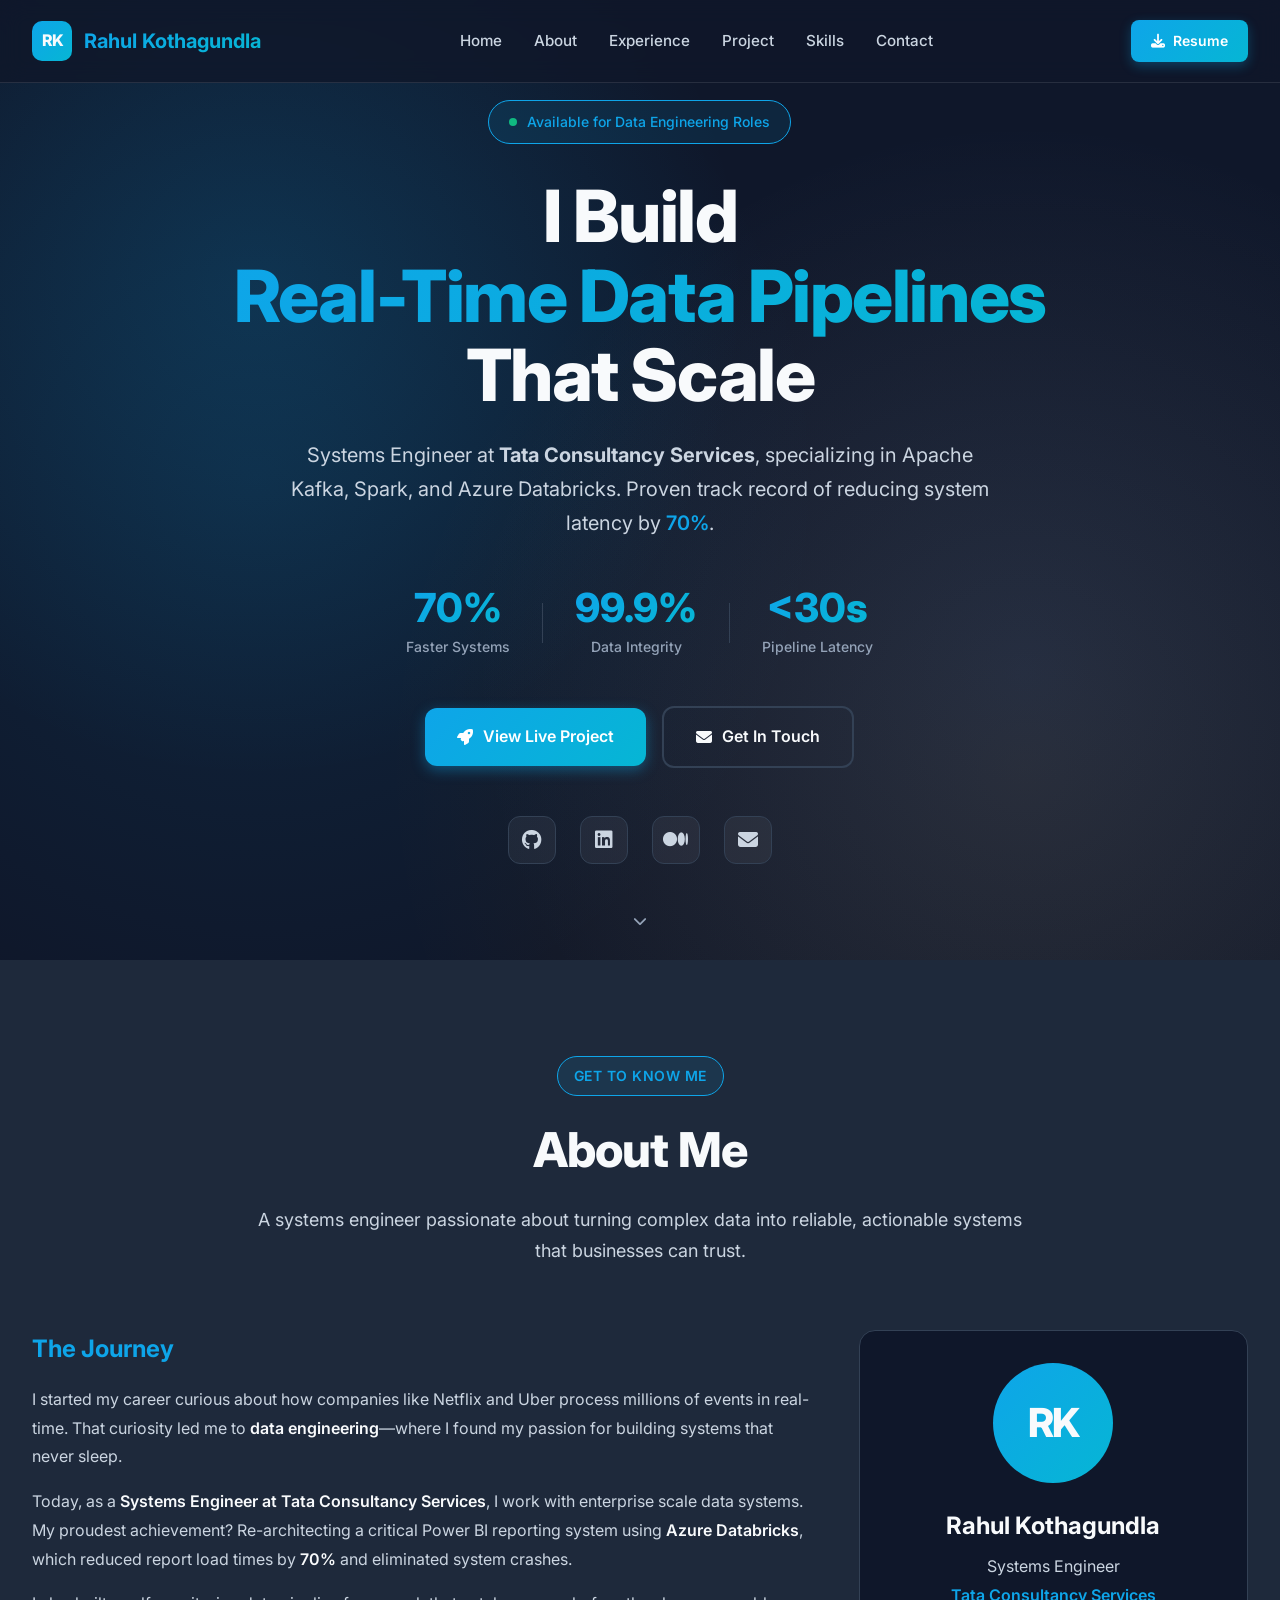
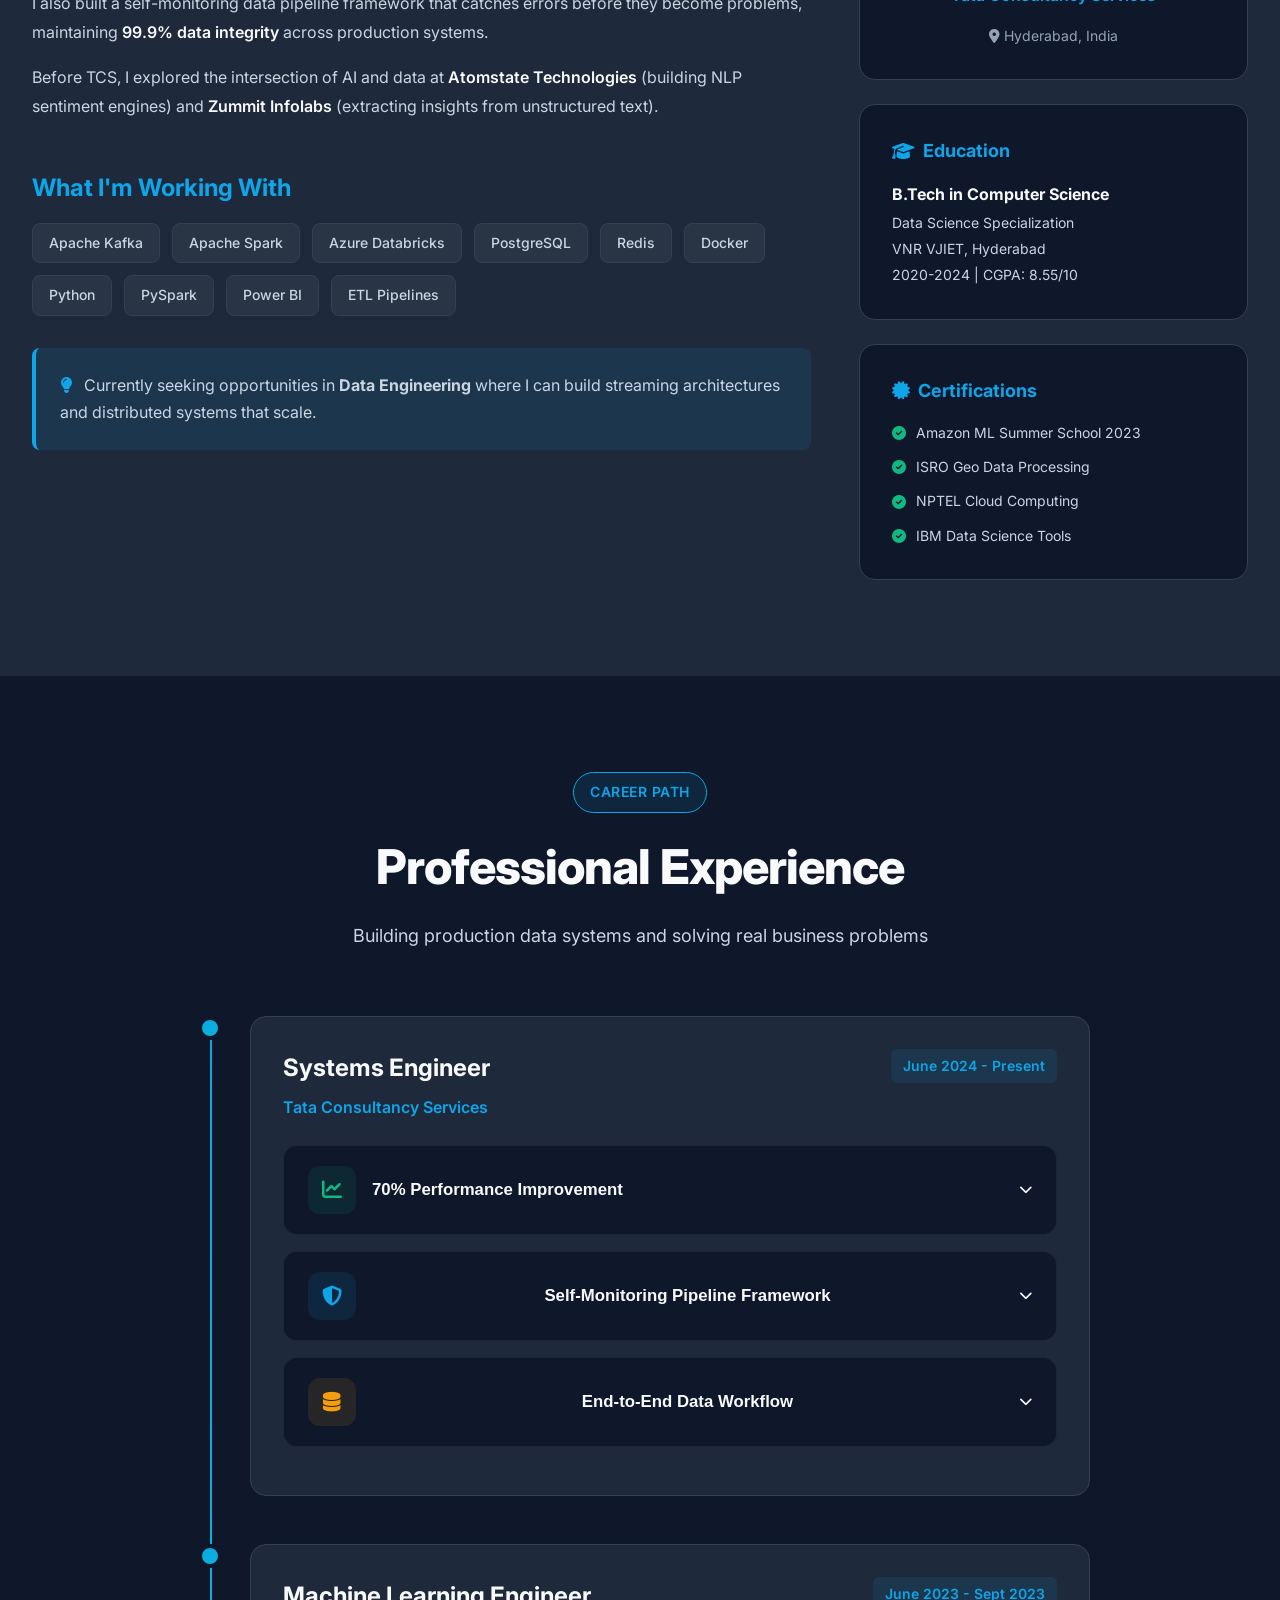
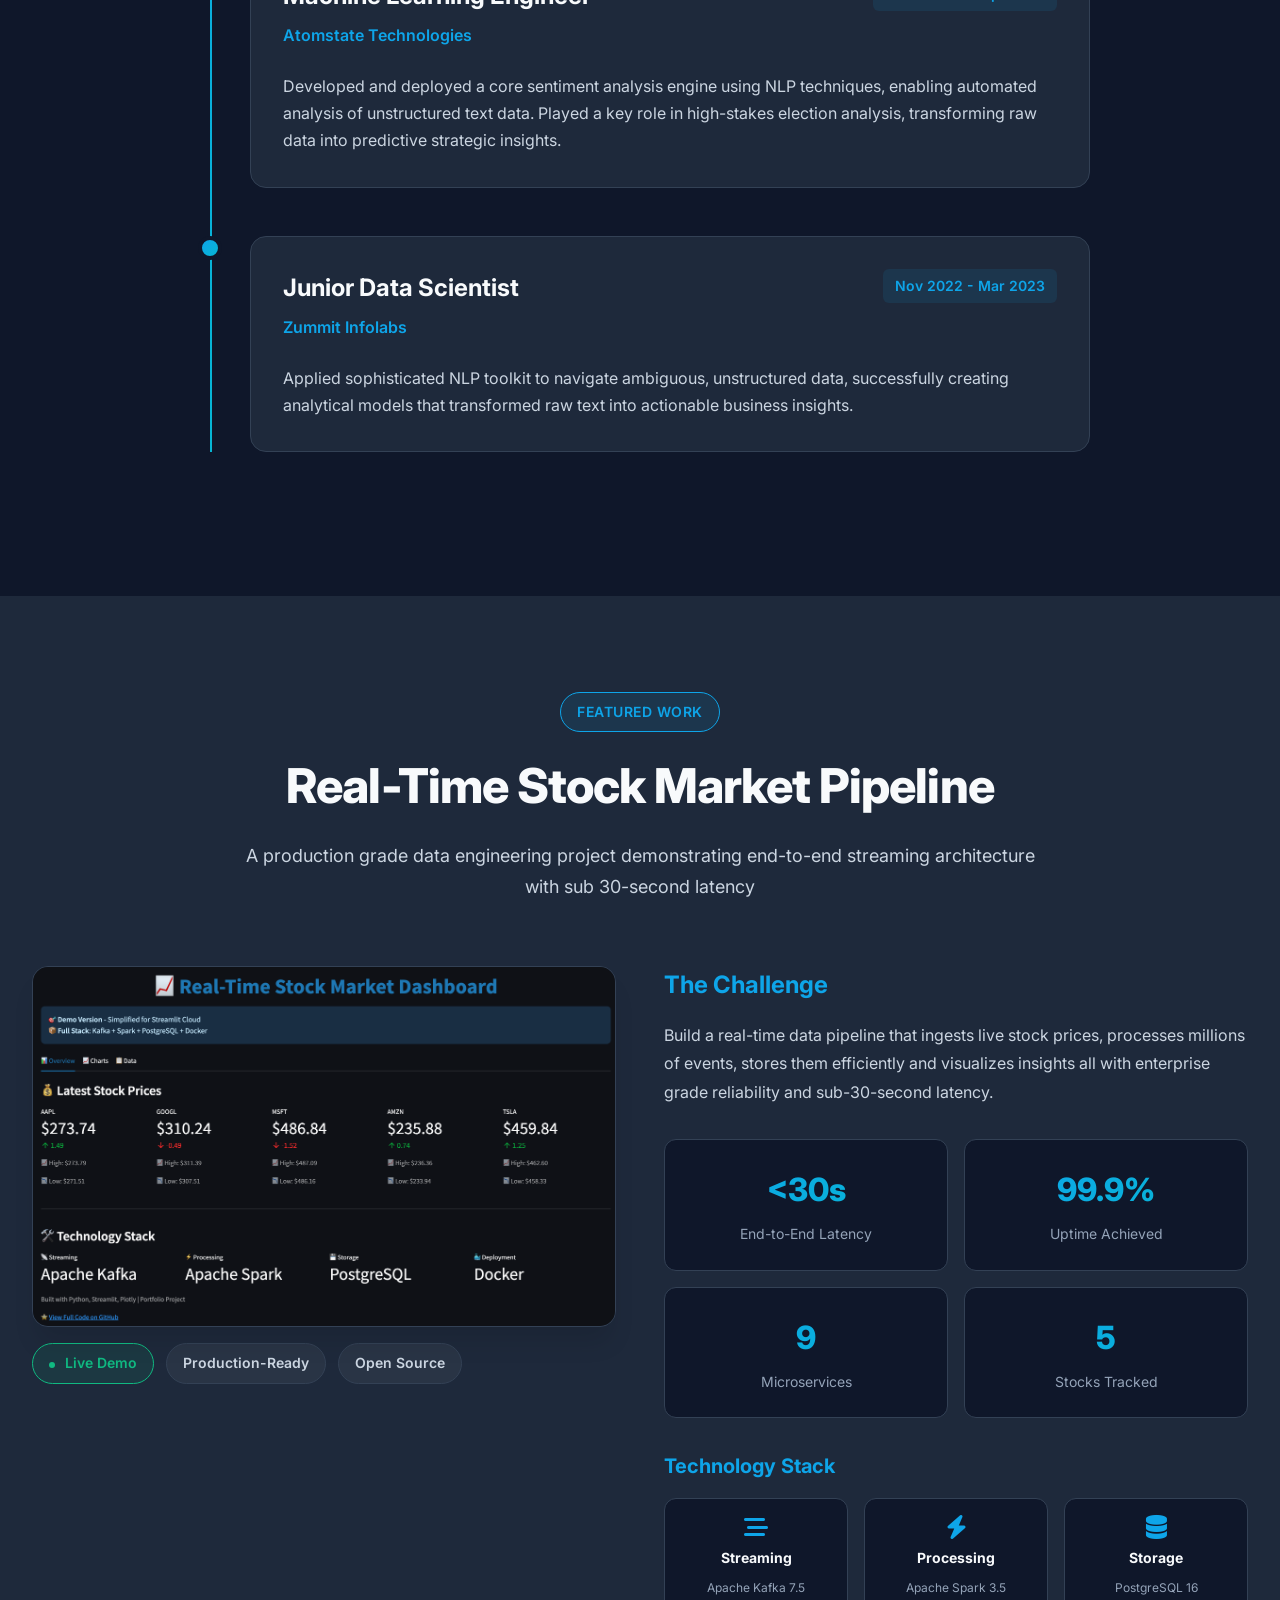
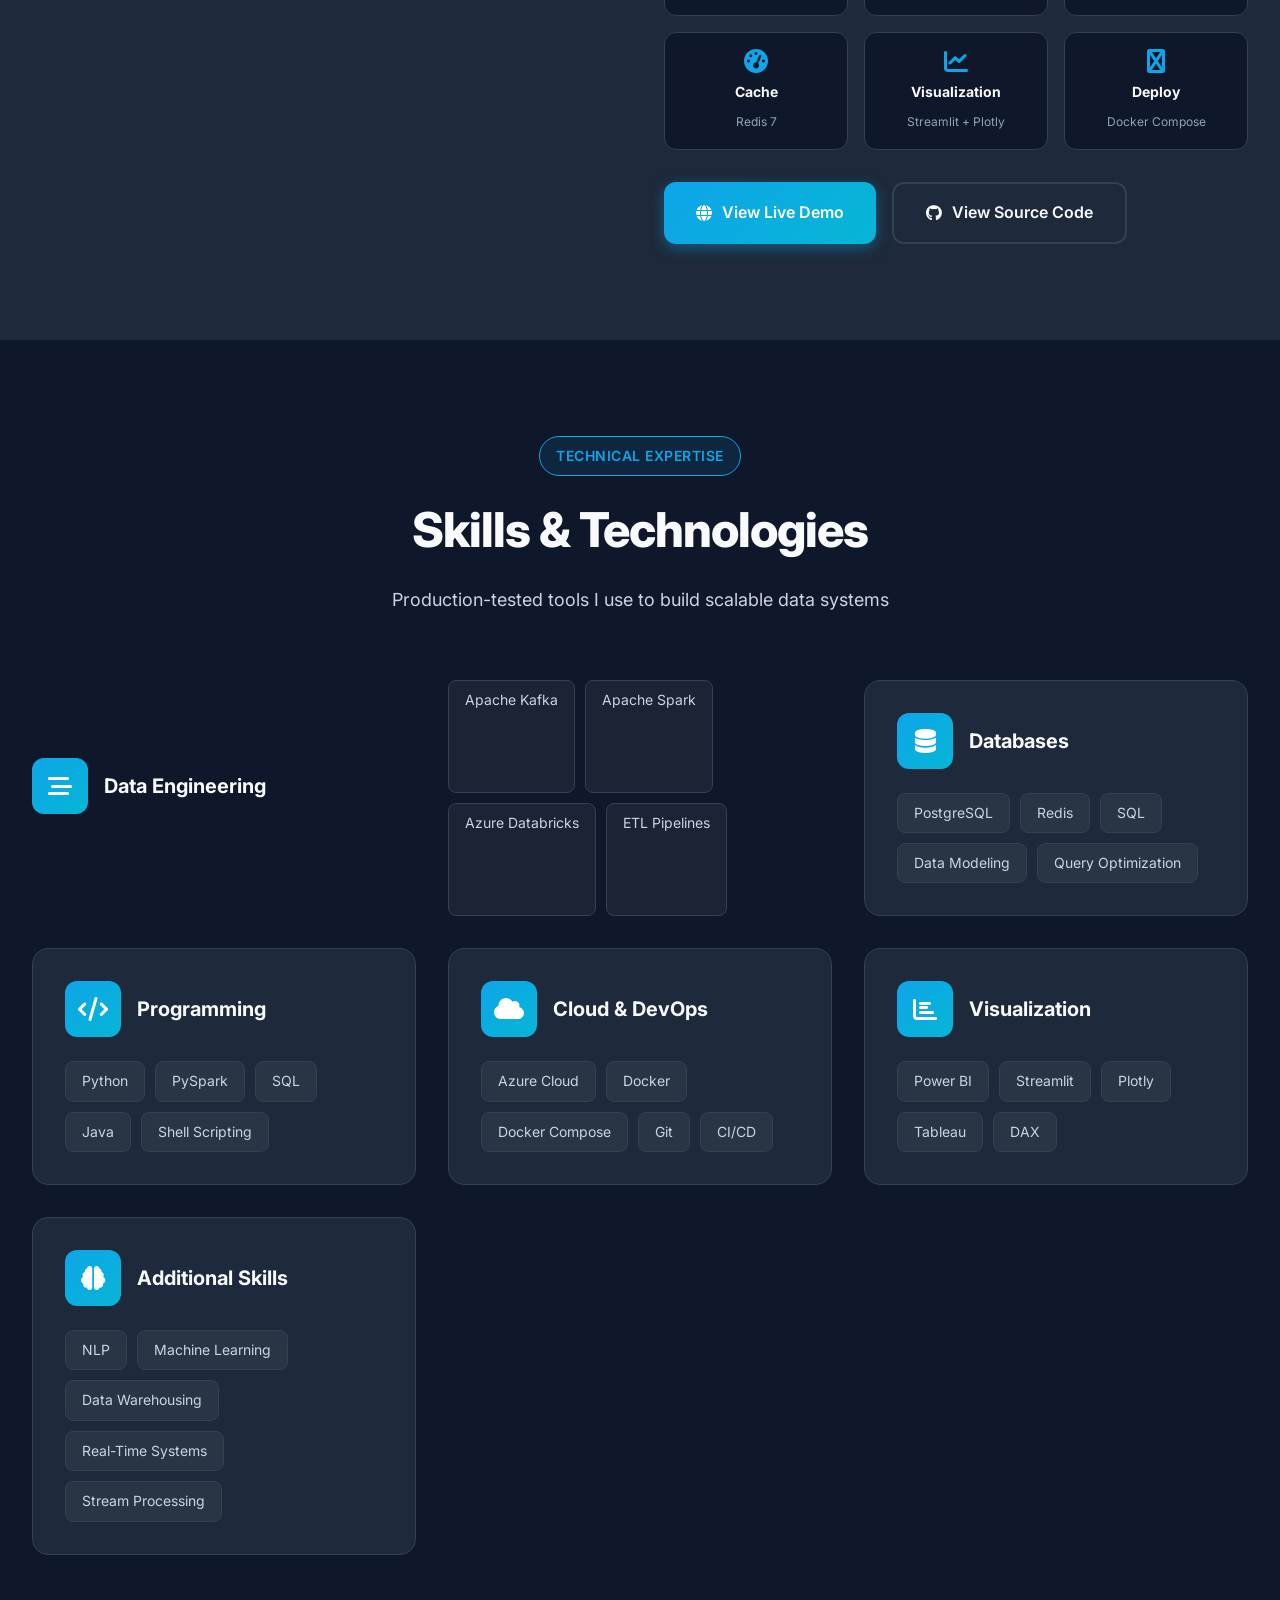
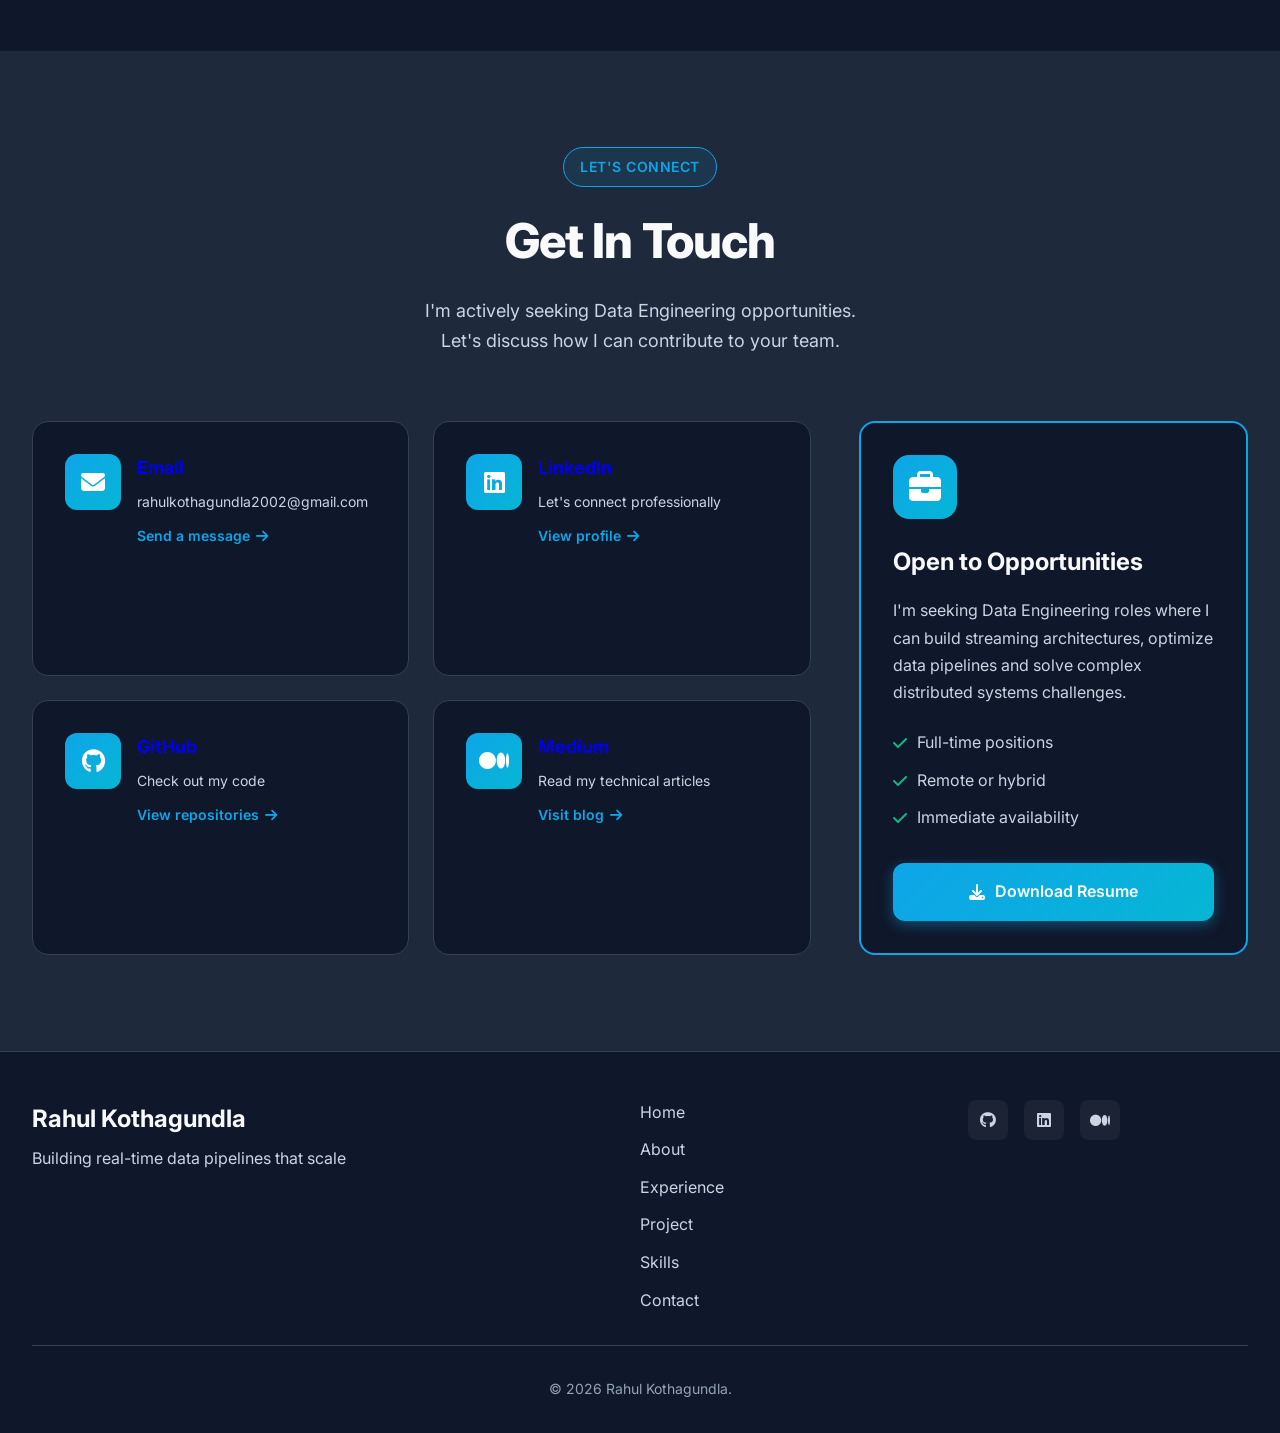
==== index.html @ 59646aa9 "Portfolio improvements" ====
<!DOCTYPE html>
<html lang="en">
<head>
    <meta charset="UTF-8">
    <meta name="viewport" content="width=device-width, initial-scale=1.0">
    
    <!-- SEO Meta Tags -->
    <meta name="description" content="Rahul Kothagundla - Data Engineer specializing in real-time data pipelines with Apache Kafka, Spark, and Azure Databricks. Building production systems at TCS.">
    <meta name="keywords" content="Data Engineer, Apache Kafka, Apache Spark, Azure Databricks, Real-time Data Pipelines, Stream Processing, ETL, Python, PostgreSQL, Cloud Data Engineering, Distributed Systems, Data Architecture">
    <meta name="author" content="Rahul Kothagundla">
    
    <!-- Open Graph -->
    <meta property="og:title" content="Rahul Kothagundla | Data Engineer">
    <meta property="og:description" content="Building real-time data pipelines with Kafka, Spark and Azure Databricks">
    <meta property="og:type" content="website">
    
    <title>Rahul Kothagundla | Data Engineer - Real-Time Data Pipelines</title>
    
    <link rel="stylesheet" href="assets/css/style.css">
    <link rel="preconnect" href="https://fonts.googleapis.com">
    <link rel="preconnect" href="https://fonts.gstatic.com" crossorigin>
    <link href="https://fonts.googleapis.com/css2?family=Inter:wght@300;400;500;600;700;800&display=swap" rel="stylesheet">
    <link rel="stylesheet" href="https://cdnjs.cloudflare.com/ajax/libs/font-awesome/6.4.0/css/all.min.css">
</head>
<body>
    
    <!-- Navigation -->
    <nav class="nav" id="navbar">
        <div class="container">
            <div class="nav-content">
                <a href="#home" class="nav-brand">
                    <span class="brand-initial">RK</span>
                    <span class="brand-text">Rahul Kothagundla</span>
                </a>
                
                <ul class="nav-menu">
                    <li><a href="#home" class="nav-link">Home</a></li>
                    <li><a href="#about" class="nav-link">About</a></li>
                    <li><a href="#experience" class="nav-link">Experience</a></li>
                    <li><a href="#project" class="nav-link">Project</a></li>
                    <li><a href="#skills" class="nav-link">Skills</a></li>
                    <li><a href="#contact" class="nav-link">Contact</a></li>
                </ul>
                
                <a href="assets/RahulResume.pdf" class="nav-cta" download>
                    <i class="fas fa-download"></i> Resume
                </a>
            </div>
        </div>
    </nav>

    <!-- Hero Section -->
    <section id="home" class="hero">
        <div class="hero-bg-glow"></div>
        <div class="container">
            <div class="hero-content">
                
                <div class="hero-badge">
                    <span class="status-dot"></span>
                    Available for Data Engineering Roles
                </div>
                
                <h1 class="hero-title">
                    I Build<br/>
                    <span class="gradient-text">Real-Time Data Pipelines</span><br/>
                    That Scale
                </h1>
                
                <p class="hero-subtitle">
                    Systems Engineer at <strong>Tata Consultancy Services</strong>, specializing in 
                    Apache Kafka, Spark, and Azure Databricks. Proven track record of reducing 
                    system latency by <strong class="highlight-text">70%</strong>.
                </p>
                
                <div class="hero-stats">
                    <div class="stat-item">
                        <div class="stat-value">70%</div>
                        <div class="stat-label">Faster Systems</div>
                    </div>
                    <div class="stat-divider"></div>
                    <div class="stat-item">
                        <div class="stat-value">99.9%</div>
                        <div class="stat-label">Data Integrity</div>
                    </div>
                    <div class="stat-divider"></div>
                    <div class="stat-item">
                        <div class="stat-value">&lt;30s</div>
                        <div class="stat-label">Pipeline Latency</div>
                    </div>
                </div>
                
                <div class="hero-actions">
                    <a href="#project" class="btn btn-primary">
                        <i class="fas fa-rocket"></i>
                        View Live Project
                    </a>
                    <a href="#contact" class="btn btn-secondary">
                        <i class="fas fa-envelope"></i>
                        Get In Touch
                    </a>
                </div>
                
                <div class="hero-social">
                    <a href="https://github.com/RahulSunny1209" target="_blank" class="social-link" aria-label="GitHub">
                        <i class="fab fa-github"></i>
                    </a>
                    <a href="https://www.linkedin.com/in/kothagundlarahul/" target="_blank" class="social-link" aria-label="LinkedIn">
                        <i class="fab fa-linkedin"></i>
                    </a>
                    <a href="https://medium.com/@kothagundlarahul" target="_blank" class="social-link" aria-label="Medium">
                        <i class="fab fa-medium"></i>
                    </a>
                    <a href="mailto:rahulkothagundla2002@gmail.com" class="social-link" aria-label="Email">
                        <i class="fas fa-envelope"></i>
                    </a>
                </div>
                
            </div>
        </div>
        
        <div class="hero-scroll">
            <a href="#about" class="scroll-indicator">
                <i class="fas fa-chevron-down"></i>
            </a>
        </div>
    </section>

    <!-- About Section -->
    <section id="about" class="about">
        <div class="container">
            
            <div class="section-header">
                <span class="section-badge">Get to know me</span>
                <h2 class="section-title">About Me</h2>
                <p class="section-subtitle">
                    A systems engineer passionate about turning complex data into reliable, 
                    actionable systems that businesses can trust.
                </p>
            </div>
            
            <div class="about-grid">
                
                <div class="about-content">
                    <div class="about-text">
                        <h3>The Journey</h3>
                        <p>
                            I started my career curious about how companies like Netflix and Uber 
                            process millions of events in real-time. That curiosity led me to 
                            <strong>data engineering</strong>—where I found my passion for building 
                            systems that never sleep.
                        </p>
                        <p>
                            Today, as a <strong>Systems Engineer at Tata Consultancy Services</strong>, 
                            I work with enterprise scale data systems. My proudest achievement? 
                            Re-architecting a critical Power BI reporting system using 
                            <strong>Azure Databricks</strong>, which reduced report load times by 
                            <strong>70%</strong> and eliminated system crashes.
                        </p>
                        <p>
                            I also built a self-monitoring data pipeline framework that catches errors 
                            before they become problems, maintaining <strong>99.9% data integrity</strong> 
                            across production systems.
                        </p>
                        <p>
                            Before TCS, I explored the intersection of AI and data at 
                            <strong>Atomstate Technologies</strong> (building NLP sentiment engines) 
                            and <strong>Zummit Infolabs</strong> (extracting insights from unstructured text).
                        </p>
                    </div>
                    
                    <div class="about-tech">
                        <h3>What I'm Working With</h3>
                        <div class="tech-tags">
                            <span class="tech-tag">Apache Kafka</span>
                            <span class="tech-tag">Apache Spark</span>
                            <span class="tech-tag">Azure Databricks</span>
                            <span class="tech-tag">PostgreSQL</span>
                            <span class="tech-tag">Redis</span>
                            <span class="tech-tag">Docker</span>
                            <span class="tech-tag">Python</span>
                            <span class="tech-tag">PySpark</span>
                            <span class="tech-tag">Power BI</span>
                            <span class="tech-tag">ETL Pipelines</span>
                        </div>
                    </div>
                    
                    <div class="about-cta">
                        <p class="about-note">
                            <i class="fas fa-lightbulb"></i>
                            Currently seeking opportunities in <strong>Data Engineering</strong> 
                            where I can build streaming architectures and distributed systems 
                            that scale.
                        </p>
                    </div>
                </div>
                
                <div class="about-sidebar">
                    <div class="profile-card">
                        <div class="profile-avatar">
                            <div class="avatar-placeholder">RK</div>
                        </div>
                        <h3>Rahul Kothagundla</h3>
                        <p class="profile-role">Systems Engineer</p>
                        <p class="profile-company">Tata Consultancy Services</p>
                        <div class="profile-location">
                            <i class="fas fa-map-marker-alt"></i>
                            Hyderabad, India
                        </div>
                    </div>
                    
                    <div class="info-card">
                        <h4><i class="fas fa-graduation-cap"></i> Education</h4>
                        <div class="info-item">
                            <strong>B.Tech in Computer Science</strong>
                            <span>Data Science Specialization</span>
                            <span class="info-meta">VNR VJIET, Hyderabad</span>
                            <span class="info-meta">2020-2024 | CGPA: 8.55/10</span>
                        </div>
                    </div>
                    
                    <div class="info-card">
                        <h4><i class="fas fa-certificate"></i> Certifications</h4>
                        <ul class="cert-list">
                            <li><i class="fas fa-check-circle"></i> Amazon ML Summer School 2023</li>
                            <li><i class="fas fa-check-circle"></i> ISRO Geo Data Processing</li>
                            <li><i class="fas fa-check-circle"></i> NPTEL Cloud Computing</li>
                            <li><i class="fas fa-check-circle"></i> IBM Data Science Tools</li>
                        </ul>
                    </div>
                </div>
                
            </div>
        </div>
    </section>

    <!-- Experience Section -->
    <section id="experience" class="experience">
        <div class="container">
            
            <div class="section-header">
                <span class="section-badge">Career path</span>
                <h2 class="section-title">Professional Experience</h2>
                <p class="section-subtitle">
                    Building production data systems and solving real business problems
                </p>
            </div>
            
            <div class="timeline">
                
                <!-- TCS -->
                <div class="timeline-item">
                    <div class="timeline-marker"></div>
                    <div class="timeline-content">
                        <div class="timeline-header">
                            <div>
                                <h3>Systems Engineer</h3>
                                <p class="company">Tata Consultancy Services</p>
                            </div>
                            <span class="timeline-date">June 2024 - Present</span>
                        </div>
                        <div class="timeline-body">
                            <div class="achievement-collapsible">
                                <button class="achievement-header" onclick="toggleAchievement(this)">
                                    <div class="achievement-left">
                                    <div class="achievement-icon success">
                                        <i class="fas fa-chart-line"></i>
                                    </div>
                                    <h4>70% Performance Improvement</h4>
                                    </div>
                                    <i class="fas fa-chevron-down collapse-icon"></i>
                                </button>
                                <div class="achievement-content">
                                    <p>
                                        Re-architected a critical Power BI reporting environment by 
                                        offloading heavy DAX computations to Azure Databricks backend, 
                                        eliminating system overloads and reducing report reload times 
                                        from hours to minutes.
                                    </p>
                                </div>
                            </div>
                            
                            <div class="achievement-collapsible">
                                <button class="achievement-header" onclick="toggleAchievement(this)">
                                    <div class="achievement-icon info">
                                        <i class="fas fa-shield-alt"></i>
                                    </div>
                                    <h4>Self-Monitoring Pipeline Framework</h4>
                                    <i class="fas fa-chevron-down collapse-icon"></i>
                                </button>
                                <div class="achievement-content">
                                    <p>
                                        Engineered a robust data pipeline framework with automated error 
                                        detection, secure backups and proactive failure identification maintaining 
                                        99.9% data integrity across production systems.
                                    </p>
                                </div>
                            </div>
                            
                            <!-- Collapsible Achievement 3 -->
                            <div class="achievement-collapsible">
                                <button class="achievement-header" onclick="toggleAchievement(this)">
                                    <div class="achievement-icon primary">
                                        <i class="fas fa-database"></i>
                                    </div>
                                    <h4>End-to-End Data Workflow</h4>
                                    <i class="fas fa-chevron-down collapse-icon"></i>
                                </button>
                                <div class="achievement-content">
                                    <p>
                                        Designed complete data pipeline from the ground up, transforming 
                                        raw Salesforce data into strategic business assets for advanced 
                                        analytics and executive reporting.
                                    </p>
                                </div>
                            </div>
                        </div>
                    </div>
                </div>
                
                <!-- Atomstate -->
                <div class="timeline-item">
                    <div class="timeline-marker"></div>
                    <div class="timeline-content">
                        <div class="timeline-header">
                            <div>
                                <h3>Machine Learning Engineer</h3>
                                <p class="company">Atomstate Technologies</p>
                            </div>
                            <span class="timeline-date">June 2023 - Sept 2023</span>
                        </div>
                        <div class="timeline-body">
                            <p>
                                Developed and deployed a core sentiment analysis engine using NLP 
                                techniques, enabling automated analysis of unstructured text data. 
                                Played a key role in high-stakes election analysis, transforming 
                                raw data into predictive strategic insights.
                            </p>
                        </div>
                    </div>
                </div>
                
                <!-- Zummit -->
                <div class="timeline-item">
                    <div class="timeline-marker"></div>
                    <div class="timeline-content">
                        <div class="timeline-header">
                            <div>
                                <h3>Junior Data Scientist</h3>
                                <p class="company">Zummit Infolabs</p>
                            </div>
                            <span class="timeline-date">Nov 2022 - Mar 2023</span>
                        </div>
                        <div class="timeline-body">
                            <p>
                                Applied sophisticated NLP toolkit to navigate ambiguous, unstructured 
                                data, successfully creating analytical models that transformed raw 
                                text into actionable business insights.
                            </p>
                        </div>
                    </div>
                </div>
                
            </div>
        </div>
    </section>

    <!-- Featured Project Section -->
    <section id="project" class="project-showcase">
        <div class="container">
            
            <div class="section-header">
                <span class="section-badge">Featured work</span>
                <h2 class="section-title">Real-Time Stock Market Pipeline</h2>
                <p class="section-subtitle">
                    A production grade data engineering project demonstrating end-to-end 
                    streaming architecture with sub 30-second latency
                </p>
            </div>
            
            <div class="project-hero">
                <div class="project-visual">
                    <div class="project-image-wrapper">
                        <img src="assets/images/Dashboard.png" alt="Real-Time Stock Pipeline Dashboard" class="project-image">
                        <div class="project-overlay">
                            <a href="https://stock-pipeline.streamlit.app/" target="_blank" class="overlay-btn">
                                <i class="fas fa-external-link-alt"></i>
                                View Live Dashboard
                            </a>
                        </div>
                    </div>
                    
                    <div class="project-badges">
                        <span class="project-badge live">
                            <span class="badge-dot"></span> Live Demo
                        </span>
                        <span class="project-badge">Production-Ready</span>
                        <span class="project-badge">Open Source</span>
                    </div>
                </div>
                
                <div class="project-details">
                    <div class="project-intro">
                        <h3>The Challenge</h3>
                        <p>
                            Build a real-time data pipeline that ingests live stock prices, 
                            processes millions of events, stores them efficiently and visualizes 
                            insights all with enterprise grade reliability and sub-30-second latency.
                        </p>
                    </div>
                    
                    <div class="project-metrics">
                        <div class="metric-box">
                            <div class="metric-value">&lt;30s</div>
                            <div class="metric-label">End-to-End Latency</div>
                        </div>
                        <div class="metric-box">
                            <div class="metric-value">99.9%</div>
                            <div class="metric-label">Uptime Achieved</div>
                        </div>
                        <div class="metric-box">
                            <div class="metric-value">9</div>
                            <div class="metric-label">Microservices</div>
                        </div>
                        <div class="metric-box">
                            <div class="metric-value">5</div>
                            <div class="metric-label">Stocks Tracked</div>
                        </div>
                    </div>
                    
                    <div class="project-tech-stack">
                        <h3>Technology Stack</h3>
                        <div class="tech-stack-grid">
                            <div class="tech-stack-item">
                                <i class="fas fa-stream"></i>
                                <strong>Streaming</strong>
                                <span>Apache Kafka 7.5</span>
                            </div>
                            <div class="tech-stack-item">
                                <i class="fas fa-bolt"></i>
                                <strong>Processing</strong>
                                <span>Apache Spark 3.5</span>
                            </div>
                            <div class="tech-stack-item">
                                <i class="fas fa-database"></i>
                                <strong>Storage</strong>
                                <span>PostgreSQL 16</span>
                            </div>
                            <div class="tech-stack-item">
                                <i class="fas fa-tachometer-alt"></i>
                                <strong>Cache</strong>
                                <span>Redis 7</span>
                            </div>
                            <div class="tech-stack-item">
                                <i class="fas fa-chart-line"></i>
                                <strong>Visualization</strong>
                                <span>Streamlit + Plotly</span>
                            </div>
                            <div class="tech-stack-item">
                                <i class="fas fa-docker"></i>
                                <strong>Deploy</strong>
                                <span>Docker Compose</span>
                            </div>
                        </div>
                    </div>
                    
                    <div class="project-actions">
                        <a href="https://stock-pipeline.streamlit.app/" target="_blank" class="btn btn-primary">
                            <i class="fas fa-globe"></i>
                            View Live Demo
                        </a>
                        <a href="https://github.com/RahulSunny1209/realtime-stock-pipeline" target="_blank" class="btn btn-secondary">
                            <i class="fab fa-github"></i>
                            View Source Code
                        </a>
                    </div>
                </div>
            </div>
            
        </div>
    </section>

    <!-- Skills Section -->
    <section id="skills" class="skills">
        <div class="container">
            
            <div class="section-header">
                <span class="section-badge">Technical expertise</span>
                <h2 class="section-title">Skills & Technologies</h2>
                <p class="section-subtitle">
                    Production-tested tools I use to build scalable data systems
                </p>
            </div>
            
            <div class="skills-grid">
                
                
                <div class="skill-header">
                    <div class="skill-icon">
                        <i class="fas fa-stream"></i>
                    </div>
                    <div>
                        <h3>Data Engineering</h3>
                    </div>
                </div>
                <div class="skill-tags">
                    <span>Apache Kafka</span>
                    <span>Apache Spark</span>
                    <span>Azure Databricks</span>
                    <span>ETL Pipelines</span>
                </div>
                
                
                <div class="skill-card">
                    <div class="skill-header">
                        <div class="skill-icon">
                            <i class="fas fa-database"></i>
                        </div>
                        <h3>Databases</h3>
                    </div>
                    <div class="skill-tags">
                        <span>PostgreSQL</span>
                        <span>Redis</span>
                        <span>SQL</span>
                        <span>Data Modeling</span>
                        <span>Query Optimization</span>
                    </div>
                </div>
                
                <div class="skill-card">
                    <div class="skill-header">
                        <div class="skill-icon">
                            <i class="fas fa-code"></i>
                        </div>
                        <h3>Programming</h3>
                    </div>
                    <div class="skill-tags">
                        <span>Python</span>
                        <span>PySpark</span>
                        <span>SQL</span>
                        <span>Java</span>
                        <span>Shell Scripting</span>
                    </div>
                </div>
                
                <div class="skill-card">
                    <div class="skill-header">
                        <div class="skill-icon">
                            <i class="fas fa-cloud"></i>
                        </div>
                        <h3>Cloud & DevOps</h3>
                    </div>
                    <div class="skill-tags">
                        <span>Azure Cloud</span>
                        <span>Docker</span>
                        <span>Docker Compose</span>
                        <span>Git</span>
                        <span>CI/CD</span>
                    </div>
                </div>
                
                <div class="skill-card">
                    <div class="skill-header">
                        <div class="skill-icon">
                            <i class="fas fa-chart-bar"></i>
                        </div>
                        <h3>Visualization</h3>
                    </div>
                    <div class="skill-tags">
                        <span>Power BI</span>
                        <span>Streamlit</span>
                        <span>Plotly</span>
                        <span>Tableau</span>
                        <span>DAX</span>
                    </div>
                </div>
                
                <div class="skill-card">
                    <div class="skill-header">
                        <div class="skill-icon">
                            <i class="fas fa-brain"></i>
                        </div>
                        <h3>Additional Skills</h3>
                    </div>
                    <div class="skill-tags">
                        <span>NLP</span>
                        <span>Machine Learning</span>
                        <span>Data Warehousing</span>
                        <span>Real-Time Systems</span>
                        <span>Stream Processing</span>
                    </div>
                </div>
                
            </div>
            
        </div>
    </section>

    <!-- Contact Section -->
    <section id="contact" class="contact">
        <div class="container">
            
            <div class="section-header">
                <span class="section-badge">Let's connect</span>
                <h2 class="section-title">Get In Touch</h2>
                <p class="section-subtitle">
                    I'm actively seeking Data Engineering opportunities.<br/>
                    Let's discuss how I can contribute to your team.
                </p>
            </div>
            
            <div class="contact-grid">
                
                <div class="contact-methods">
                    <a href="mailto:rahulkothagundla2002@gmail.com" class="contact-card email">
                        <div class="contact-icon">
                            <i class="fas fa-envelope"></i>
                        </div>
                        <div class="contact-info">
                            <h3>Email</h3>
                            <p>rahulkothagundla2002@gmail.com</p>
                            <span class="contact-cta">Send a message <i class="fas fa-arrow-right"></i></span>
                        </div>
                    </a>
                    
                    <a href="https://www.linkedin.com/in/kothagundlarahul/" target="_blank" class="contact-card linkedin">
                        <div class="contact-icon">
                            <i class="fab fa-linkedin"></i>
                        </div>
                        <div class="contact-info">
                            <h3>LinkedIn</h3>
                            <p>Let's connect professionally</p>
                            <span class="contact-cta">View profile <i class="fas fa-arrow-right"></i></span>
                        </div>
                    </a>
                    
                    <a href="https://github.com/RahulSunny1209" target="_blank" class="contact-card github">
                        <div class="contact-icon">
                            <i class="fab fa-github"></i>
                        </div>
                        <div class="contact-info">
                            <h3>GitHub</h3>
                            <p>Check out my code</p>
                            <span class="contact-cta">View repositories <i class="fas fa-arrow-right"></i></span>
                        </div>
                    </a>
                    
                    <a href="https://medium.com/@kothagundlarahul" target="_blank" class="contact-card medium">
                        <div class="contact-icon">
                            <i class="fab fa-medium"></i>
                        </div>
                        <div class="contact-info">
                            <h3>Medium</h3>
                            <p>Read my technical articles</p>
                            <span class="contact-cta">Visit blog <i class="fas fa-arrow-right"></i></span>
                        </div>
                    </a>
                </div>
                
                <div class="contact-cta-section">
                    <div class="cta-card">
                        <div class="cta-icon">
                            <i class="fas fa-briefcase"></i>
                        </div>
                        <h3>Open to Opportunities</h3>
                        <p>
                            I'm seeking Data Engineering roles where I can build streaming 
                            architectures, optimize data pipelines and solve complex 
                            distributed systems challenges.
                        </p>
                        <div class="cta-highlights">
                            <div class="highlight-item">
                                <i class="fas fa-check"></i>
                                <span>Full-time positions</span>
                            </div>
                            <div class="highlight-item">
                                <i class="fas fa-check"></i>
                                <span>Remote or hybrid</span>
                            </div>
                            <div class="highlight-item">
                                <i class="fas fa-check"></i>
                                <span>Immediate availability</span>
                            </div>
                        </div>
                        <a href="assets/RahulResume.pdf" class="btn btn-primary btn-block" download>
                            <i class="fas fa-download"></i>
                            Download Resume
                        </a>
                    </div>
                </div>
                
            </div>
            
        </div>
    </section>

    <!-- Footer -->
    <footer class="footer">
        <div class="container">
            <div class="footer-content">
                <div class="footer-brand">
                    <h3>Rahul Kothagundla</h3>
                    <p>Building real-time data pipelines that scale</p>
                </div>
                <div class="footer-links">
                    <a href="#home">Home</a>
                    <a href="#about">About</a>
                    <a href="#experience">Experience</a>
                    <a href="#project">Project</a>
                    <a href="#skills">Skills</a>
                    <a href="#contact">Contact</a>
                </div>
                <div class="footer-social">
                    <a href="https://github.com/RahulSunny1209" target="_blank"><i class="fab fa-github"></i></a>
                    <a href="https://www.linkedin.com/in/kothagundlarahul/" target="_blank"><i class="fab fa-linkedin"></i></a>
                    <a href="https://medium.com/@kothagundlarahul" target="_blank"><i class="fab fa-medium"></i></a>
                </div>
            </div>
            <div class="footer-bottom">
                <p>&copy; 2026 Rahul Kothagundla.</p>
            </div>
        </div>
    </footer>

    <script src="assets/js/main.js"></script>
</body>
</html>
---- assets/css/style.css ----
*,
*::before,
*::after {
    margin: 0;
    padding: 0;
    box-sizing: border-box;
}

/* === PREMIUM COLOR PALETTE === */
:root {
    /* Primary Colors */
    --color-primary: #0ea5e9;
    --color-primary-light: #38bdf8;
    --color-primary-dark: #0284c7;
    
    /* Backgrounds */
    --color-bg-primary: #0f172a;
    --color-bg-secondary: #1e293b;
    --color-bg-tertiary: #334155;
    
    /* Accent Colors */
    --color-accent: #f59e0b;
    --color-success: #10b981;
    --color-danger: #ef4444;
    --color-warning: #f59e0b;
    
    /* Text Colors */
    --color-text-primary: #f8fafc;
    --color-text-secondary: #cbd5e1;
    --color-text-muted: #94a3b8;
    
    /* Borders */
    --color-border: #334155;
    --color-border-light: #475569;
    
    /* Gradients */
    --gradient-primary: linear-gradient(135deg, #0ea5e9 0%, #06b6d4 100%);
    --gradient-accent: linear-gradient(135deg, #f59e0b 0%, #f97316 100%);
    --gradient-success: linear-gradient(135deg, #10b981 0%, #059669 100%);
    
    /* Shadows */
    --shadow-sm: 0 1px 2px 0 rgba(0, 0, 0, 0.05);
    --shadow-md: 0 4px 6px -1px rgba(0, 0, 0, 0.1);
    --shadow-lg: 0 10px 15px -3px rgba(0, 0, 0, 0.1);
    --shadow-xl: 0 20px 25px -5px rgba(0, 0, 0, 0.1);
    --shadow-glow: 0 0 40px rgba(14, 165, 233, 0.3);
    
    /* Transitions */
    --transition-fast: 150ms ease-in-out;
    --transition-base: 300ms ease-in-out;
    --transition-slow: 500ms ease-in-out;
    
    /* Typography */
    --font-primary: 'Inter', -apple-system, BlinkMacSystemFont, 'Segoe UI', sans-serif;
    --font-mono: 'Fira Code', 'Courier New', monospace;
}

/* === BASE STYLES === */
html {
    scroll-behavior: smooth;
    font-size: 16px;
}

body {
    font-family: var(--font-primary);
    background-color: var(--color-bg-primary);
    color: var(--color-text-primary);
    line-height: 1.6;
    overflow-x: hidden;
    -webkit-font-smoothing: antialiased;
    -moz-osx-font-smoothing: grayscale;
}

.container {
    max-width: 1280px;
    margin: 0 auto;
    padding: 0 2rem;
}

/* === NAVIGATION === */
.nav {
    position: fixed;
    top: 0;
    left: 0;
    right: 0;
    z-index: 1000;
    background: rgba(15, 23, 42, 0.8);
    backdrop-filter: blur(12px);
    border-bottom: 1px solid rgba(255, 255, 255, 0.1);
    transition: all var(--transition-base);
}

.nav.scrolled {
    background: rgba(15, 23, 42, 0.95);
    box-shadow: var(--shadow-lg);
}

.nav-content {
    display: flex;
    align-items: center;
    justify-content: space-between;
    padding: 1.25rem 0;
}

.nav-brand {
    display: flex;
    align-items: center;
    gap: 0.75rem;
    text-decoration: none;
    color: var(--color-text-primary);
    font-weight: 700;
    font-size: 1.25rem;
    transition: transform var(--transition-base);
}

.nav-brand:hover {
    transform: translateY(-2px);
}

.brand-initial {
    display: flex;
    align-items: center;
    justify-content: center;
    width: 40px;
    height: 40px;
    background: var(--gradient-primary);
    border-radius: 10px;
    font-weight: 800;
    font-size: 1rem;
    letter-spacing: -1px;
}

.brand-text {
    background: var(--gradient-primary);
    -webkit-background-clip: text;
    -webkit-text-fill-color: transparent;
    background-clip: text;
}

.nav-menu {
    display: flex;
    list-style: none;
    gap: 2rem;
}

.nav-link {
    color: var(--color-text-secondary);
    text-decoration: none;
    font-weight: 500;
    font-size: 0.95rem;
    position: relative;
    transition: color var(--transition-base);
}

.nav-link::after {
    content: '';
    position: absolute;
    bottom: -4px;
    left: 0;
    width: 0;
    height: 2px;
    background: var(--gradient-primary);
    transition: width var(--transition-base);
}

.nav-link:hover {
    color: var(--color-primary);
}

.nav-link:hover::after {
    width: 100%;
}

.nav-cta {
    padding: 0.625rem 1.25rem;
    background: var(--gradient-primary);
    color: white;
    border-radius: 8px;
    text-decoration: none;
    font-weight: 600;
    font-size: 0.875rem;
    display: flex;
    align-items: center;
    gap: 0.5rem;
    transition: all var(--transition-base);
    box-shadow: 0 4px 12px rgba(14, 165, 233, 0.3);
}

.nav-cta:hover {
    transform: translateY(-2px);
    box-shadow: 0 6px 16px rgba(14, 165, 233, 0.4);
}

/* === HERO SECTION === */
.hero {
    min-height: 100vh;
    display: flex;
    align-items: center;
    justify-content: center;
    padding-top: 100px;
    position: relative;
    overflow: hidden;
    
}

.hero-bg-glow {
  position: absolute;
  inset: 0;
  background:
    radial-gradient(circle at 20% 30%, rgba(14,165,233,0.15), transparent 40%),
    radial-gradient(circle at 80% 70%, rgba(59,130,246,0.12), transparent 45%);
  z-index: 0;
}

.hero-content {
  position: relative;
  z-index: 1;
}


.hero::before {
    content: '';
    position: absolute;
    top: 0;
    left: 0;
    right: 0;
    bottom: 0;
    background: 
        radial-gradient(circle at 20% 50%, rgba(14, 165, 233, 0.1) 0%, transparent 50%),
        radial-gradient(circle at 80% 80%, rgba(245, 158, 11, 0.1) 0%, transparent 50%);
    pointer-events: none;
}

.hero-content {
    text-align: center;
    max-width: 900px;
    margin: 0 auto;
    position: relative;
    z-index: 1;
}

.hero-badge {
    display: inline-flex;
    align-items: center;
    gap: 0.625rem;
    background: rgba(14, 165, 233, 0.1);
    border: 1px solid var(--color-primary);
    padding: 0.625rem 1.25rem;
    border-radius: 50px;
    color: var(--color-primary);
    font-size: 0.875rem;
    font-weight: 500;
    margin-bottom: 2rem;
    animation: fadeInUp 0.6s ease-out;
}

.status-dot {
    width: 8px;
    height: 8px;
    background: var(--color-success);
    border-radius: 50%;
    animation: pulse 2s infinite;
}

@keyframes pulse {
    0%, 100% {
        opacity: 1;
        transform: scale(1);
    }
    50% {
        opacity: 0.5;
        transform: scale(1.1);
    }
}

.hero-title {
    font-size: clamp(2.5rem, 6vw, 4.5rem);
    font-weight: 800;
    line-height: 1.1;
    margin-bottom: 1.5rem;
    letter-spacing: -0.02em;
    animation: fadeInUp 0.6s ease-out 0.1s backwards;
}

.gradient-text {
    background: var(--gradient-primary);
    -webkit-background-clip: text;
    -webkit-text-fill-color: transparent;
    background-clip: text;
}

.hero-subtitle {
    font-size: 1.25rem;
    line-height: 1.7;
    color: var(--color-text-secondary);
    max-width: 700px;
    margin: 0 auto 3rem;
    animation: fadeInUp 0.6s ease-out 0.2s backwards;
}

.highlight-text {
    color: var(--color-primary);
    font-weight: 600;
}

.hero-stats {
    display: flex;
    align-items: center;
    justify-content: center;
    gap: 2rem;
    margin-bottom: 3rem;
    animation: fadeInUp 0.6s ease-out 0.3s backwards;
}

.stat-item {
    text-align: center;
}

.stat-value {
    font-size: 2.5rem;
    font-weight: 800;
    background: var(--gradient-primary);
    -webkit-background-clip: text;
    -webkit-text-fill-color: transparent;
    background-clip: text;
    line-height: 1;
    margin-bottom: 0.5rem;
}

.stat-label {
    font-size: 0.875rem;
    color: var(--color-text-muted);
    font-weight: 500;
}

.stat-divider {
    width: 1px;
    height: 40px;
    background: var(--color-border);
}

.hero-actions {
    display: flex;
    align-items: center;
    justify-content: center;
    gap: 1rem;
    margin-bottom: 3rem;
    animation: fadeInUp 0.6s ease-out 0.4s backwards;
}

.btn {
    padding: 1rem 2rem;
    border-radius: 12px;
    text-decoration: none;
    font-weight: 600;
    font-size: 1rem;
    display: inline-flex;
    align-items: center;
    gap: 0.625rem;
    transition: all var(--transition-base);
    cursor: pointer;
    border: none;
    white-space: nowrap;
}

.btn-primary {
    background: var(--gradient-primary);
    color: white;
    box-shadow: 0 4px 14px rgba(14, 165, 233, 0.4);
}

.btn-primary:hover {
    transform: translateY(-3px);
    box-shadow: 0 6px 20px rgba(14, 165, 233, 0.5);
}

.btn-secondary {
    background: transparent;
    color: var(--color-text-primary);
    border: 2px solid var(--color-border);
}

.btn-secondary:hover {
    border-color: var(--color-primary);
    color: var(--color-primary);
    transform: translateY(-3px);
}

.btn-block {
    width: 100%;
    justify-content: center;
}

.hero-social {
    display: flex;
    align-items: center;
    justify-content: center;
    gap: 1.5rem;
    animation: fadeInUp 0.6s ease-out 0.5s backwards;
}

.social-link {
    width: 48px;
    height: 48px;
    display: flex;
    align-items: center;
    justify-content: center;
    background: rgba(255, 255, 255, 0.05);
    border: 1px solid var(--color-border);
    border-radius: 12px;
    color: var(--color-text-secondary);
    font-size: 1.25rem;
    text-decoration: none;
    transition: all var(--transition-base);
}

.social-link:hover {
    background: var(--gradient-primary);
    color: white;
    border-color: transparent;
    transform: translateY(-4px);
    box-shadow: 0 6px 20px rgba(14, 165, 233, 0.4);
}

.hero-scroll {
    position: absolute;
    bottom: 2rem;
    left: 50%;
    transform: translateX(-50%);
    animation: fadeInUp 0.6s ease-out 0.6s backwards;
}

.scroll-indicator {
    display: flex;
    flex-direction: column;
    align-items: center;
    gap: 0.5rem;
    color: var(--color-text-muted);
    text-decoration: none;
    font-size: 0.875rem;
    animation: bounce 2s infinite;
}

@keyframes bounce {
    0%, 100% {
        transform: translateY(0);
    }
    50% {
        transform: translateY(-10px);
    }
}

/* === SECTION STYLES === */
section {
    padding: 6rem 0;
    position: relative;
}

.section-header {
    text-align: center;
    max-width: 800px;
    margin: 0 auto 4rem;
}

.section-badge {
    display: inline-block;
    padding: 0.5rem 1rem;
    background: rgba(14, 165, 233, 0.1);
    border: 1px solid var(--color-primary);
    border-radius: 50px;
    color: var(--color-primary);
    font-size: 0.875rem;
    font-weight: 600;
    text-transform: uppercase;
    letter-spacing: 0.5px;
    margin-bottom: 1rem;
}

.section-title {
    font-size: clamp(2rem, 4vw, 3rem);
    font-weight: 800;
    margin-bottom: 1rem;
    letter-spacing: -0.02em;
}

.section-subtitle {
    font-size: 1.125rem;
    color: var(--color-text-secondary);
    line-height: 1.7;
}

/* === ABOUT SECTION === */
.about {
    background: var(--color-bg-secondary);
}

.about-grid {
    display: grid;
    grid-template-columns: 2fr 1fr;
    gap: 3rem;
}

.about-content {
    display: flex;
    flex-direction: column;
    gap: 2rem;
}

.about-text h3 {
    font-size: 1.5rem;
    margin-bottom: 1rem;
    color: var(--color-primary);
}

.about-text p {
    color: var(--color-text-secondary);
    line-height: 1.8;
    margin-bottom: 1rem;
}

.about-text strong {
    color: var(--color-text-primary);
    font-weight: 600;
}

.about-tech h3 {
    font-size: 1.5rem;
    margin-bottom: 1rem;
    color: var(--color-primary);
}

.tech-tags {
    display: flex;
    flex-wrap: wrap;
    gap: 0.75rem;
}

.tech-tag {
    padding: 0.5rem 1rem;
    background: rgba(255, 255, 255, 0.05);
    border: 1px solid var(--color-border);
    border-radius: 8px;
    color: var(--color-text-secondary);
    font-size: 0.875rem;
    font-weight: 500;
    transition: all var(--transition-base);
}

.tech-tag:hover {
    background: rgba(14, 165, 233, 0.1);
    border-color: var(--color-primary);
    color: var(--color-primary);
    transform: translateY(-2px);
}

.tech-tag.primary {
    background: var(--gradient-primary);
    color: white;
    border-color: transparent;
}

.about-note {
    padding: 1.5rem;
    background: rgba(14, 165, 233, 0.1);
    border-left: 4px solid var(--color-primary);
    border-radius: 8px;
    color: var(--color-text-secondary);
    line-height: 1.7;
}

.about-note i {
    color: var(--color-primary);
    margin-right: 0.5rem;
}

.about-sidebar {
    display: flex;
    flex-direction: column;
    gap: 1.5rem;
}

.profile-card,
.info-card {
    background: var(--color-bg-primary);
    border: 1px solid var(--color-border);
    border-radius: 16px;
    padding: 2rem;
}

.profile-avatar {
    display: flex;
    justify-content: center;
    margin-bottom: 1.5rem;
}

.avatar-placeholder {
    width: 120px;
    height: 120px;
    display: flex;
    align-items: center;
    justify-content: center;
    background: var(--gradient-primary);
    border-radius: 50%;
    font-size: 2.5rem;
    font-weight: 800;
    letter-spacing: -2px;
}

.profile-card h3 {
    text-align: center;
    font-size: 1.5rem;
    margin-bottom: 0.5rem;
}

.profile-role,
.profile-company {
    text-align: center;
    color: var(--color-text-secondary);
    margin-bottom: 0.25rem;
}

.profile-company {
    color: var(--color-primary);
    font-weight: 600;
}

.profile-location {
    text-align: center;
    color: var(--color-text-muted);
    font-size: 0.875rem;
    margin-top: 1rem;
}

.info-card h4 {
    display: flex;
    align-items: center;
    gap: 0.5rem;
    color: var(--color-primary);
    margin-bottom: 1rem;
    font-size: 1.125rem;
}

.info-item {
    display: flex;
    flex-direction: column;
    gap: 0.25rem;
}

.info-item strong {
    color: var(--color-text-primary);
}

.info-item span {
    color: var(--color-text-secondary);
    font-size: 0.875rem;
}

.info-meta {
    color: var(--color-text-muted);
    font-size: 0.8125rem;
}

.cert-list {
    list-style: none;
    display: flex;
    flex-direction: column;
    gap: 0.75rem;
}

.cert-list li {
    display: flex;
    align-items: center;
    gap: 0.625rem;
    color: var(--color-text-secondary);
    font-size: 0.875rem;
}

.cert-list i {
    color: var(--color-success);
}

/* === EXPERIENCE SECTION === */
.experience {
    background: var(--color-bg-primary);
}

.timeline {
    position: relative;
    max-width: 900px;
    margin: 0 auto;
}

.timeline::before {
    content: '';
    position: absolute;
    left: 20px;
    top: 0;
    bottom: 0;
    width: 2px;
    background: var(--gradient-primary);
}

.timeline-item {
    position: relative;
    padding-left: 60px;
    margin-bottom: 3rem;
}

.timeline-marker {
    position: absolute;
    left: 8px;
    top: 0;
    width: 24px;
    height: 24px;
    background: var(--gradient-primary);
    border: 4px solid var(--color-bg-primary);
    border-radius: 50%;
    z-index: 1;
}

.timeline-content {
    background: var(--color-bg-secondary);
    border: 1px solid var(--color-border);
    border-radius: 16px;
    padding: 2rem;
}

.timeline-header {
    display: flex;
    justify-content: space-between;
    align-items: flex-start;
    margin-bottom: 1.5rem;
}

.timeline-header h3 {
    font-size: 1.5rem;
    margin-bottom: 0.5rem;
}

.company {
    color: var(--color-primary);
    font-weight: 600;
}

.timeline-date {
    background: rgba(14, 165, 233, 0.1);
    color: var(--color-primary);
    padding: 0.375rem 0.75rem;
    border-radius: 6px;
    font-size: 0.875rem;
    font-weight: 600;
    white-space: nowrap;
}

.timeline-body p {
    color: var(--color-text-secondary);
    line-height: 1.7;
}

.achievement {
    display: flex;
    gap: 1rem;
    margin-bottom: 1.5rem;
    padding: 1.5rem;
    background: var(--color-bg-primary);
    border-radius: 12px;
    border-left: 4px solid var(--color-primary);
}

.achievement:last-child {
    margin-bottom: 0;
}

.achievement-icon {
    width: 48px;
    height: 48px;
    display: flex;
    align-items: center;
    justify-content: center;
    border-radius: 12px;
    font-size: 1.25rem;
    flex-shrink: 0;
}

.achievement-icon.success {
    background: rgba(16, 185, 129, 0.1);
    color: var(--color-success);
}

.achievement-icon.info {
    background: rgba(14, 165, 233, 0.1);
    color: var(--color-primary);
}

.achievement-icon.primary {
    background: rgba(245, 158, 11, 0.1);
    color: var(--color-accent);
}

.achievement-content h4 {
    font-size: 1.125rem;
    margin-bottom: 0.5rem;
    color: var(--color-text-primary);
}

.achievement-content p {
    color: var(--color-text-secondary);
    line-height: 1.7;
}

/* === PROJECT SHOWCASE === */
.project-showcase {
    background: var(--color-bg-secondary);
}

.project-hero {
    display: grid;
    grid-template-columns: 1fr 1fr;
    gap: 3rem;
}

.project-visual {
    position: relative;
}

.project-image-wrapper {
    position: relative;
    border-radius: 16px;
    overflow: hidden;
    border: 1px solid var(--color-border);
    box-shadow: var(--shadow-xl);
}

.project-image {
    width: 100%;
    height: auto;
    display: block;
    transition: transform var(--transition-slow);
}

.project-image-wrapper:hover .project-image {
    transform: scale(1.05);
}

.project-overlay {
    position: absolute;
    top: 0;
    left: 0;
    right: 0;
    bottom: 0;
    background: rgba(15, 23, 42, 0.9);
    display: flex;
    align-items: center;
    justify-content: center;
    opacity: 0;
    transition: opacity var(--transition-base);
}

.project-image-wrapper:hover .project-overlay {
    opacity: 1;
}

.overlay-btn {
    padding: 1rem 2rem;
    background: var(--gradient-primary);
    color: white;
    border-radius: 12px;
    text-decoration: none;
    font-weight: 600;
    display: flex;
    align-items: center;
    gap: 0.625rem;
    box-shadow: 0 4px 20px rgba(14, 165, 233, 0.4);
    transition: all var(--transition-base);
}

.overlay-btn:hover {
    transform: translateY(-3px);
    box-shadow: 0 6px 24px rgba(14, 165, 233, 0.5);
}

.project-badges {
    display: flex;
    gap: 0.75rem;
    margin-top: 1rem;
}

.project-badge {
    padding: 0.5rem 1rem;
    background: rgba(255, 255, 255, 0.05);
    border: 1px solid var(--color-border);
    border-radius: 50px;
    color: var(--color-text-secondary);
    font-size: 0.875rem;
    font-weight: 600;
}

.project-badge.live {
    background: rgba(16, 185, 129, 0.1);
    border-color: var(--color-success);
    color: var(--color-success);
}

.badge-dot {
    display: inline-block;
    width: 6px;
    height: 6px;
    background: var(--color-success);
    border-radius: 50%;
    margin-right: 0.375rem;
    animation: pulse 2s infinite;
}

.project-details {
    display: flex;
    flex-direction: column;
    gap: 2rem;
}

.project-intro h3 {
    font-size: 1.5rem;
    margin-bottom: 1rem;
    color: var(--color-primary);
}

.project-intro p {
    color: var(--color-text-secondary);
    line-height: 1.8;
}

.project-metrics {
    display: grid;
    grid-template-columns: repeat(2, 1fr);
    gap: 1rem;
}

.metric-box {
    padding: 1.5rem;
    background: var(--color-bg-primary);
    border: 1px solid var(--color-border);
    border-radius: 12px;
    text-align: center;
}

.metric-value {
    font-size: 2rem;
    font-weight: 800;
    background: var(--gradient-primary);
    -webkit-background-clip: text;
    -webkit-text-fill-color: transparent;
    background-clip: text;
    margin-bottom: 0.5rem;
}

.metric-label {
    font-size: 0.875rem;
    color: var(--color-text-muted);
}

.project-architecture h3 {
    font-size: 1.25rem;
    margin-bottom: 1rem;
    color: var(--color-primary);
}

.arch-flow {
    display: flex;
    align-items: center;
    gap: 0.75rem;
    flex-wrap: wrap;
}

.arch-node {
    padding: 0.625rem 1rem;
    background: var(--gradient-primary);
    color: white;
    border-radius: 8px;
    font-size: 0.875rem;
    font-weight: 600;
}

.arch-arrow {
    color: var(--color-primary);
    font-size: 1.25rem;
    font-weight: bold;
}

.project-features h3 {
    font-size: 1.25rem;
    margin-bottom: 1rem;
    color: var(--color-primary);
}

.feature-grid {
    display: grid;
    grid-template-columns: repeat(2, 1fr);
    gap: 0.75rem;
}

.feature-item {
    display: flex;
    align-items: center;
    gap: 0.625rem;
    color: var(--color-text-secondary);
    font-size: 0.875rem;
}

.feature-item i {
    color: var(--color-success);
}

.project-tech-stack h3 {
    font-size: 1.25rem;
    margin-bottom: 1rem;
    color: var(--color-primary);
}

.tech-stack-grid {
    display: grid;
    grid-template-columns: repeat(3, 1fr);
    gap: 1rem;
}

.tech-stack-item {
    padding: 1rem;
    background: var(--color-bg-primary);
    border: 1px solid var(--color-border);
    border-radius: 12px;
    text-align: center;
    transition: all var(--transition-base);
}

.tech-stack-item:hover {
    border-color: var(--color-primary);
    transform: translateY(-4px);
}

.tech-stack-item i {
    font-size: 1.5rem;
    color: var(--color-primary);
    margin-bottom: 0.5rem;
}

.tech-stack-item strong {
    display: block;
    margin-bottom: 0.25rem;
    font-size: 0.875rem;
}

.tech-stack-item span {
    color: var(--color-text-muted);
    font-size: 0.75rem;
}

.project-actions {
    display: flex;
    gap: 1rem;
}

/* === SKILLS SECTION === */
.skills {
    background: var(--color-bg-primary);
}

.skills-grid {
    display: grid;
    grid-template-columns: repeat(auto-fit, minmax(320px, 1fr));
    gap: 2rem;
}

.skill-card {
    background: var(--color-bg-secondary);
    border: 1px solid var(--color-border);
    border-radius: 16px;
    padding: 2rem;
    transition: all var(--transition-base);
}

.skill-card:hover {
    border-color: var(--color-primary);
    transform: translateY(-4px);
    box-shadow: 0 8px 24px rgba(14, 165, 233, 0.2);
}


.skill-header {
    display: flex;
    align-items: center;
    gap: 1rem;
    margin-bottom: 1.5rem;
}

.skill-icon {
    width: 56px;
    height: 56px;
    display: flex;
    align-items: center;
    justify-content: center;
    background: var(--gradient-primary);
    border-radius: 12px;
    color: white;
    font-size: 1.5rem;
}

.skill-header h3 {
    font-size: 1.25rem;
}

.skill-badge {
    display: inline-block;
    padding: 0.25rem 0.625rem;
    background: rgba(14, 165, 233, 0.1);
    border: 1px solid var(--color-primary);
    border-radius: 50px;
    color: var(--color-primary);
    font-size: 0.75rem;
    font-weight: 600;
    margin-top: 0.25rem;
}

.skill-list {
    display: flex;
    flex-direction: column;
    gap: 1rem;
}

.skill-item {
    display: flex;
    flex-direction: column;
    gap: 0.5rem;
}

.skill-name {
    font-size: 0.875rem;
    color: var(--color-text-secondary);
    font-weight: 500;
}

.skill-bar {
    height: 8px;
    background: rgba(255, 255, 255, 0.05);
    border-radius: 50px;
    overflow: hidden;
}

.skill-progress {
    height: 100%;
    background: var(--gradient-primary);
    border-radius: 50px;
    transition: width 1s ease-out;
}

.skill-tags {
    display: flex;
    flex-wrap: wrap;
    gap: 0.625rem;
}

.skill-tags span {
    padding: 0.5rem 1rem;
    background: rgba(255, 255, 255, 0.05);
    border: 1px solid var(--color-border);
    border-radius: 8px;
    color: var(--color-text-secondary);
    font-size: 0.875rem;
    transition: all var(--transition-base);
}

.skill-tags span:hover {
    background: rgba(14, 165, 233, 0.1);
    border-color: var(--color-primary);
    color: var(--color-primary);
}

/* === CONTACT SECTION === */
.contact {
    background: var(--color-bg-secondary);
}

.contact-grid {
    display: grid;
    grid-template-columns: 2fr 1fr;
    gap: 3rem;
}

.contact-methods {
    display: grid;
    grid-template-columns: repeat(2, 1fr);
    gap: 1.5rem;
}

.contact-card {
    display: flex;
    align-items: flex-start;
    gap: 1rem;
    padding: 2rem;
    background: var(--color-bg-primary);
    border: 1px solid var(--color-border);
    border-radius: 16px;
    text-decoration: none;
    transition: all var(--transition-base);
}

.contact-card:hover {
    border-color: var(--color-primary);
    transform: translateY(-4px);
    box-shadow: 0 8px 24px rgba(14, 165, 233, 0.2);
}

.contact-icon {
    width: 56px;
    height: 56px;
    display: flex;
    align-items: center;
    justify-content: center;
    background: var(--gradient-primary);
    border-radius: 12px;
    color: white;
    font-size: 1.5rem;
    flex-shrink: 0;
}

.contact-info h3 {
    font-size: 1.125rem;
    margin-bottom: 0.5rem;
}

.contact-info p {
    color: var(--color-text-secondary);
    font-size: 0.875rem;
    margin-bottom: 0.75rem;
}

.contact-cta {
    display: flex;
    align-items: center;
    gap: 0.375rem;
    color: var(--color-primary);
    font-size: 0.875rem;
    font-weight: 600;
}

.cta-card {
    padding: 2rem;
    background: var(--color-bg-primary);
    border: 2px solid var(--color-primary);
    border-radius: 16px;
}

.cta-icon {
    width: 64px;
    height: 64px;
    display: flex;
    align-items: center;
    justify-content: center;
    background: var(--gradient-primary);
    border-radius: 16px;
    color: white;
    font-size: 2rem;
    margin-bottom: 1.5rem;
}

.cta-card h3 {
    font-size: 1.5rem;
    margin-bottom: 1rem;
}

.cta-card p {
    color: var(--color-text-secondary);
    line-height: 1.7;
    margin-bottom: 1.5rem;
}

.cta-highlights {
    display: flex;
    flex-direction: column;
    gap: 0.75rem;
    margin-bottom: 2rem;
}

.highlight-item {
    display: flex;
    align-items: center;
    gap: 0.625rem;
    color: var(--color-text-secondary);
}

.highlight-item i {
    color: var(--color-success);
}

/* === FOOTER === */
.footer {
    background: var(--color-bg-primary);
    border-top: 1px solid var(--color-border);
    padding: 3rem 0 2rem;
}

.footer-content {
    display: grid;
    grid-template-columns: 2fr 1fr 1fr;
    gap: 3rem;
    margin-bottom: 2rem;
}

.footer-brand h3 {
    font-size: 1.5rem;
    margin-bottom: 0.5rem;
}

.footer-brand p {
    color: var(--color-text-secondary);
}

.footer-links {
    display: flex;
    flex-direction: column;
    gap: 0.75rem;
}

.footer-links a {
    color: var(--color-text-secondary);
    text-decoration: none;
    transition: color var(--transition-base);
}

.footer-links a:hover {
    color: var(--color-primary);
}

.footer-social {
    display: flex;
    gap: 1rem;
}

.footer-social a {
    width: 40px;
    height: 40px;
    display: flex;
    align-items: center;
    justify-content: center;
    background: rgba(255, 255, 255, 0.05);
    border-radius: 8px;
    color: var(--color-text-secondary);
    text-decoration: none;
    transition: all var(--transition-base);
}

.footer-social a:hover {
    background: var(--gradient-primary);
    color: white;
}

.footer-bottom {
    text-align: center;
    padding-top: 2rem;
    border-top: 1px solid var(--color-border);
    color: var(--color-text-muted);
    font-size: 0.875rem;
}

/* === ANIMATIONS === */
@keyframes fadeInUp {
    from {
        opacity: 0;
        transform: translateY(30px);
    }
    to {
        opacity: 1;
        transform: translateY(0);
    }
}

/* === RESPONSIVE DESIGN === */
@media (max-width: 1024px) {
    .about-grid,
    .project-hero,
    .contact-grid {
        grid-template-columns: 1fr;
    }
    
    .nav-menu {
        display: none;
    }
    
    .hero-stats {
        flex-wrap: wrap;
    }
    
    .stat-divider {
        display: none;
    }
}

@media (max-width: 768px) {
    .hero-actions {
        flex-direction: column;
        width: 100%;
    }
    
    .btn {
        width: 100%;
        justify-content: center;
    }
    
    .project-metrics,
    .feature-grid,
    .tech-stack-grid,
    .contact-methods {
        grid-template-columns: 1fr;
    }
    
    .footer-content {
        grid-template-columns: 1fr;
    }
}

/* === UTILITY CLASSES === */
.text-gradient {
    background: var(--gradient-primary);
    -webkit-background-clip: text;
    -webkit-text-fill-color: transparent;
    background-clip: text;
}

.text-muted {
    color: var(--color-text-muted);
}

.text-secondary {
    color: var(--color-text-secondary);
}

/* Collapsible container */
.achievement-collapsible {
  background: var(--color-bg-primary);
  border-radius: 14px;
  margin-bottom: 1rem;
  overflow: hidden;
  border: 1px solid rgba(255,255,255,0.06);
}

/* Clickable header */
.achievement-header {
  width: 100%;
  background: transparent;
  border: none;
  display: flex;
  justify-content: space-between;
  align-items: center;
  padding: 1.25rem 1.5rem;
  cursor: pointer;
  color: var(--color-text-primary);
}

.achievement-left {
  display: flex;
  align-items: center;
  gap: 1rem;
}

.achievement-header h4 {
  margin: 0;
  font-size: 1.05rem;
}

/* Chevron */
.collapse-icon {
  transition: transform 0.3s ease;
}

/* Content hidden by default */
.achievement-content {
  max-height: 0;
  overflow: hidden;
  transition: max-height 0.35s ease, padding 0.35s ease;
  padding: 0 1.5rem;
}

.achievement-content p {
  margin: 0;
  color: var(--color-text-secondary);
  line-height: 1.7;
}

/* Active state */
.achievement-collapsible.active .achievement-content {
  max-height: 200px;
  padding: 0 1.5rem 1.5rem;
}

.achievement-collapsible.active .collapse-icon {
  transform: rotate(180deg);
}
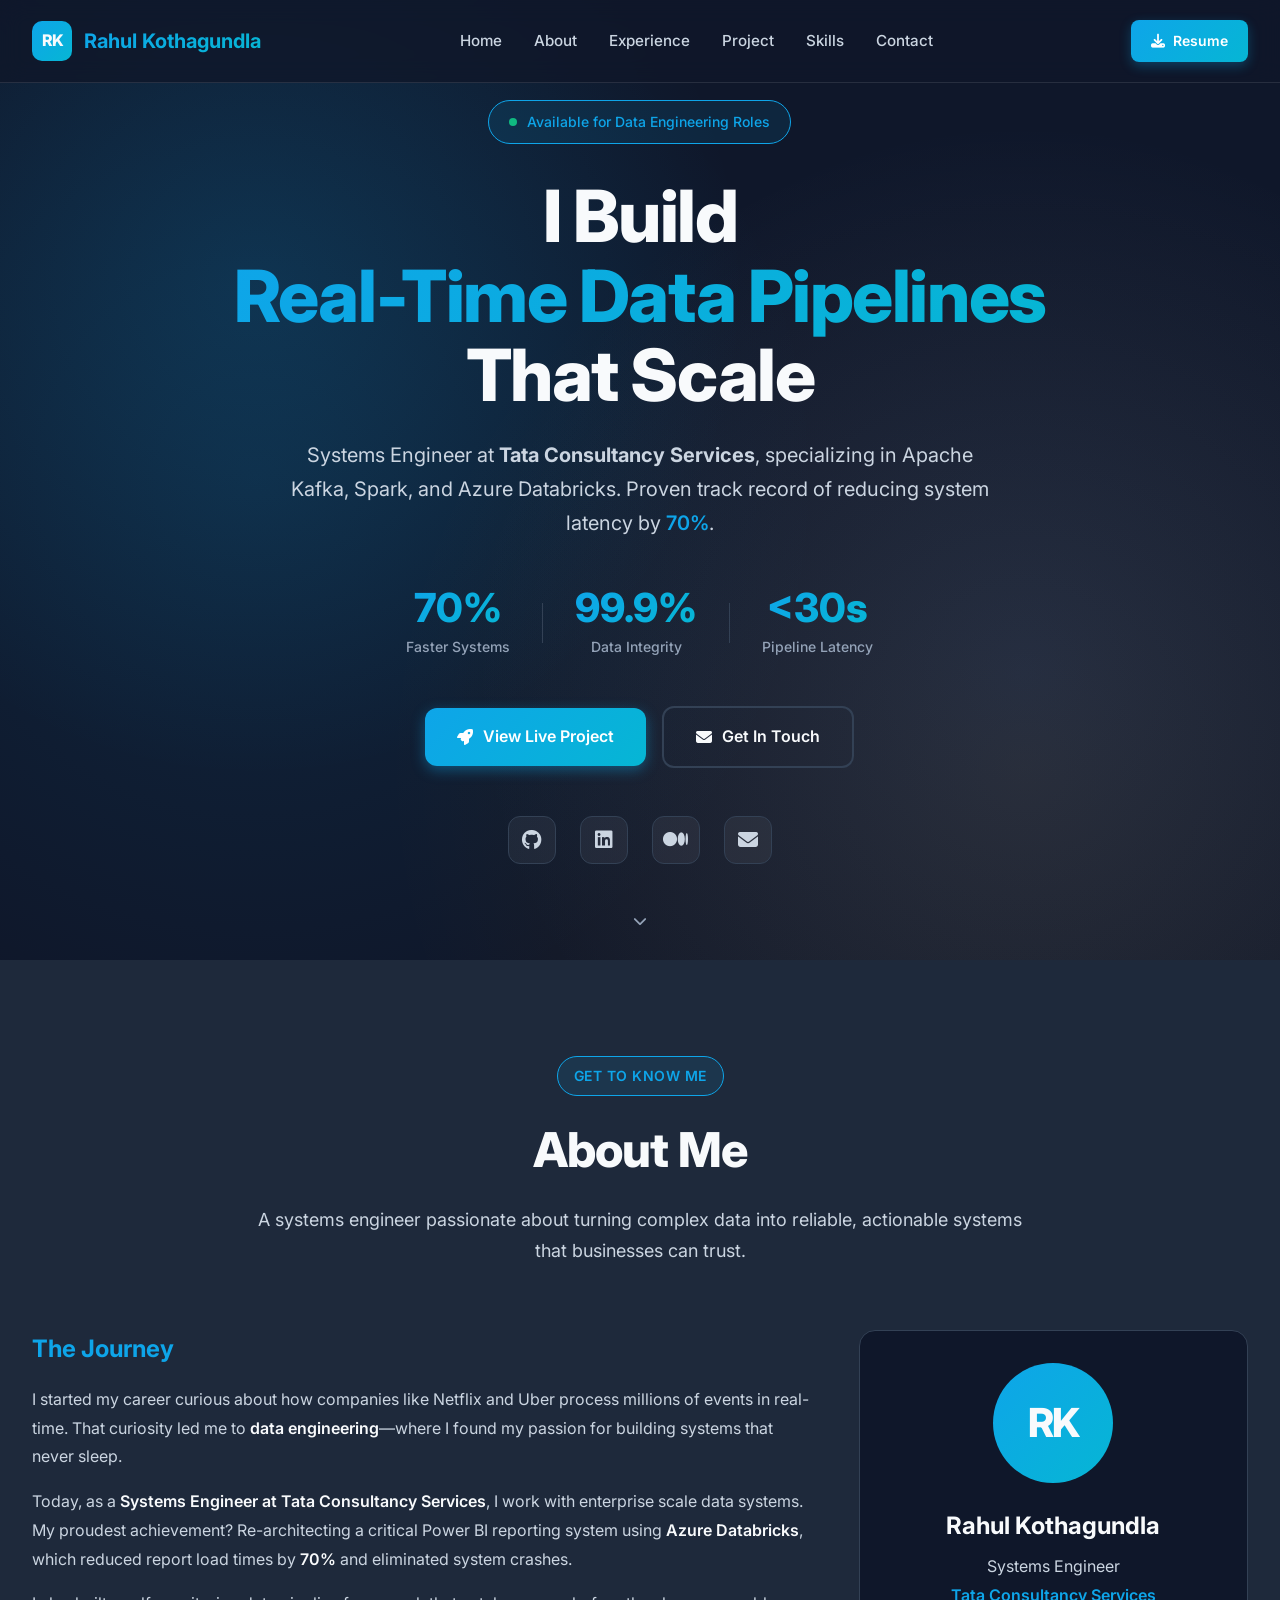
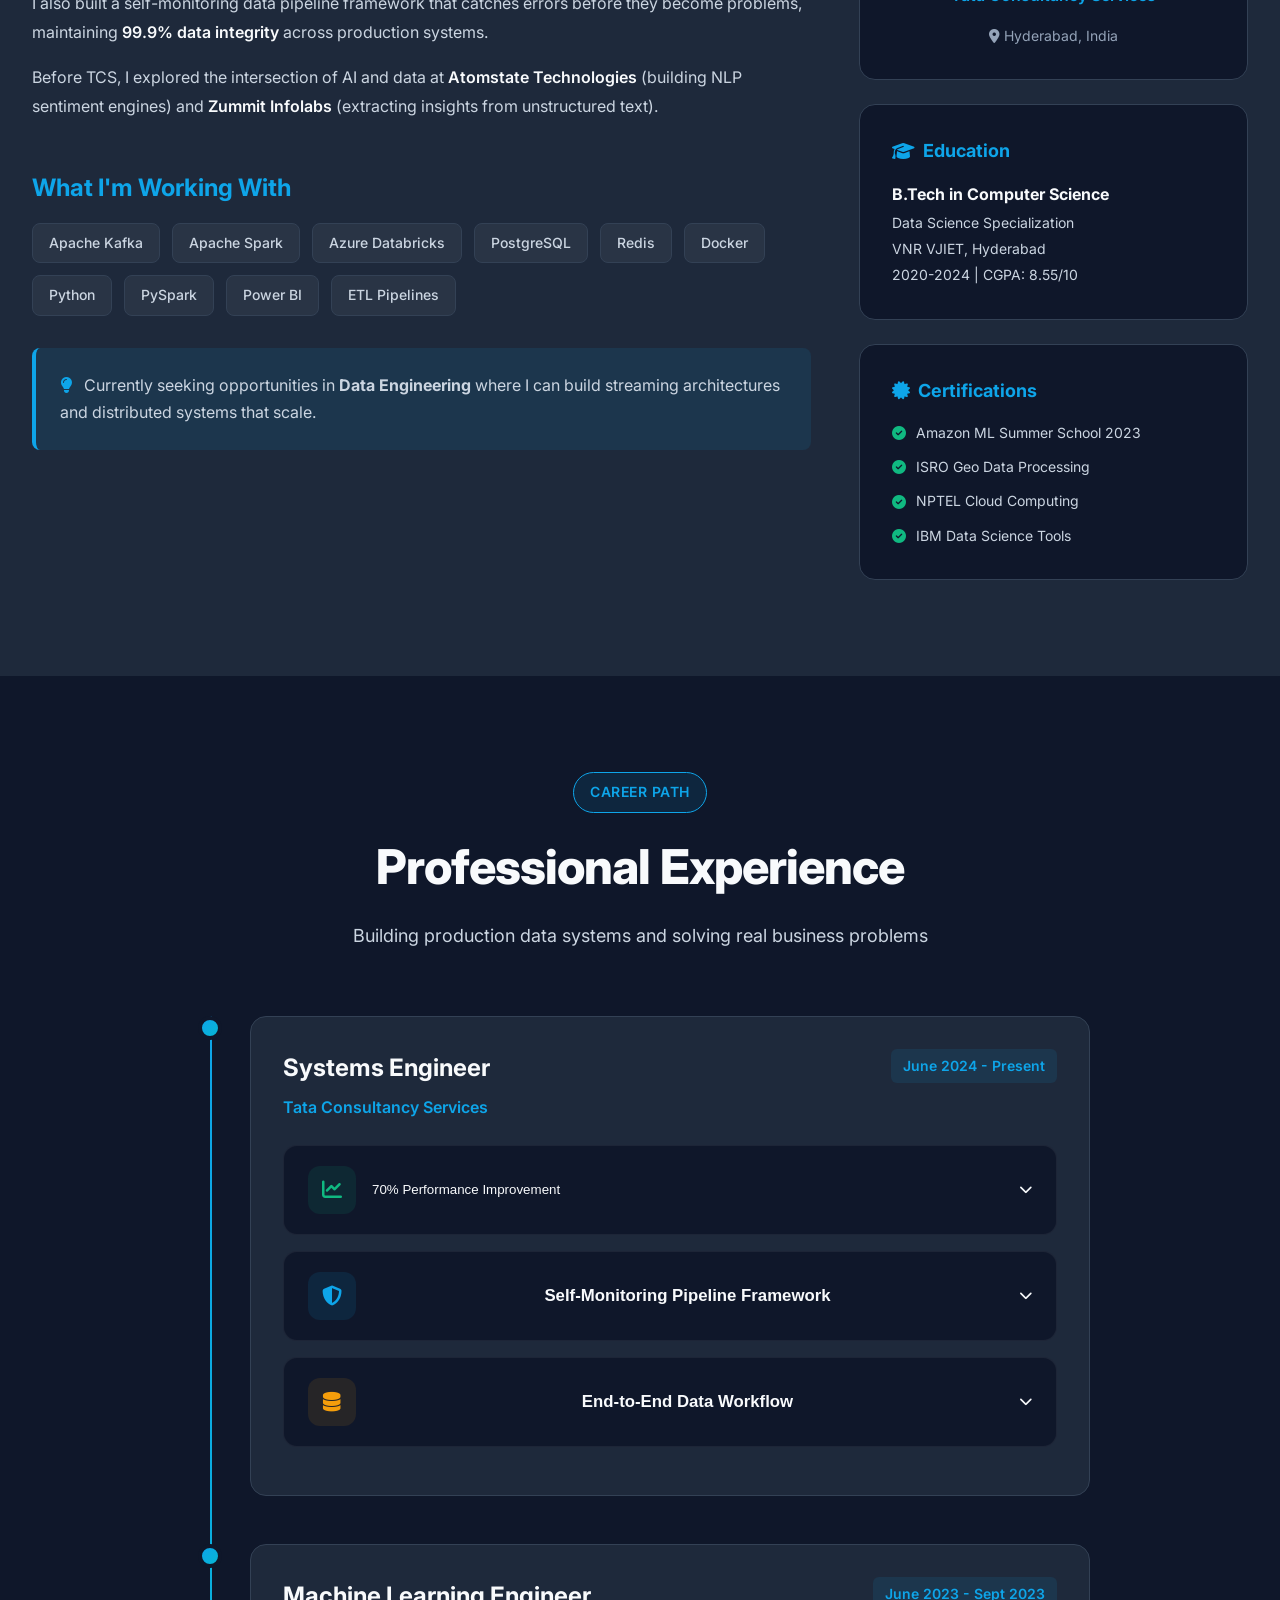
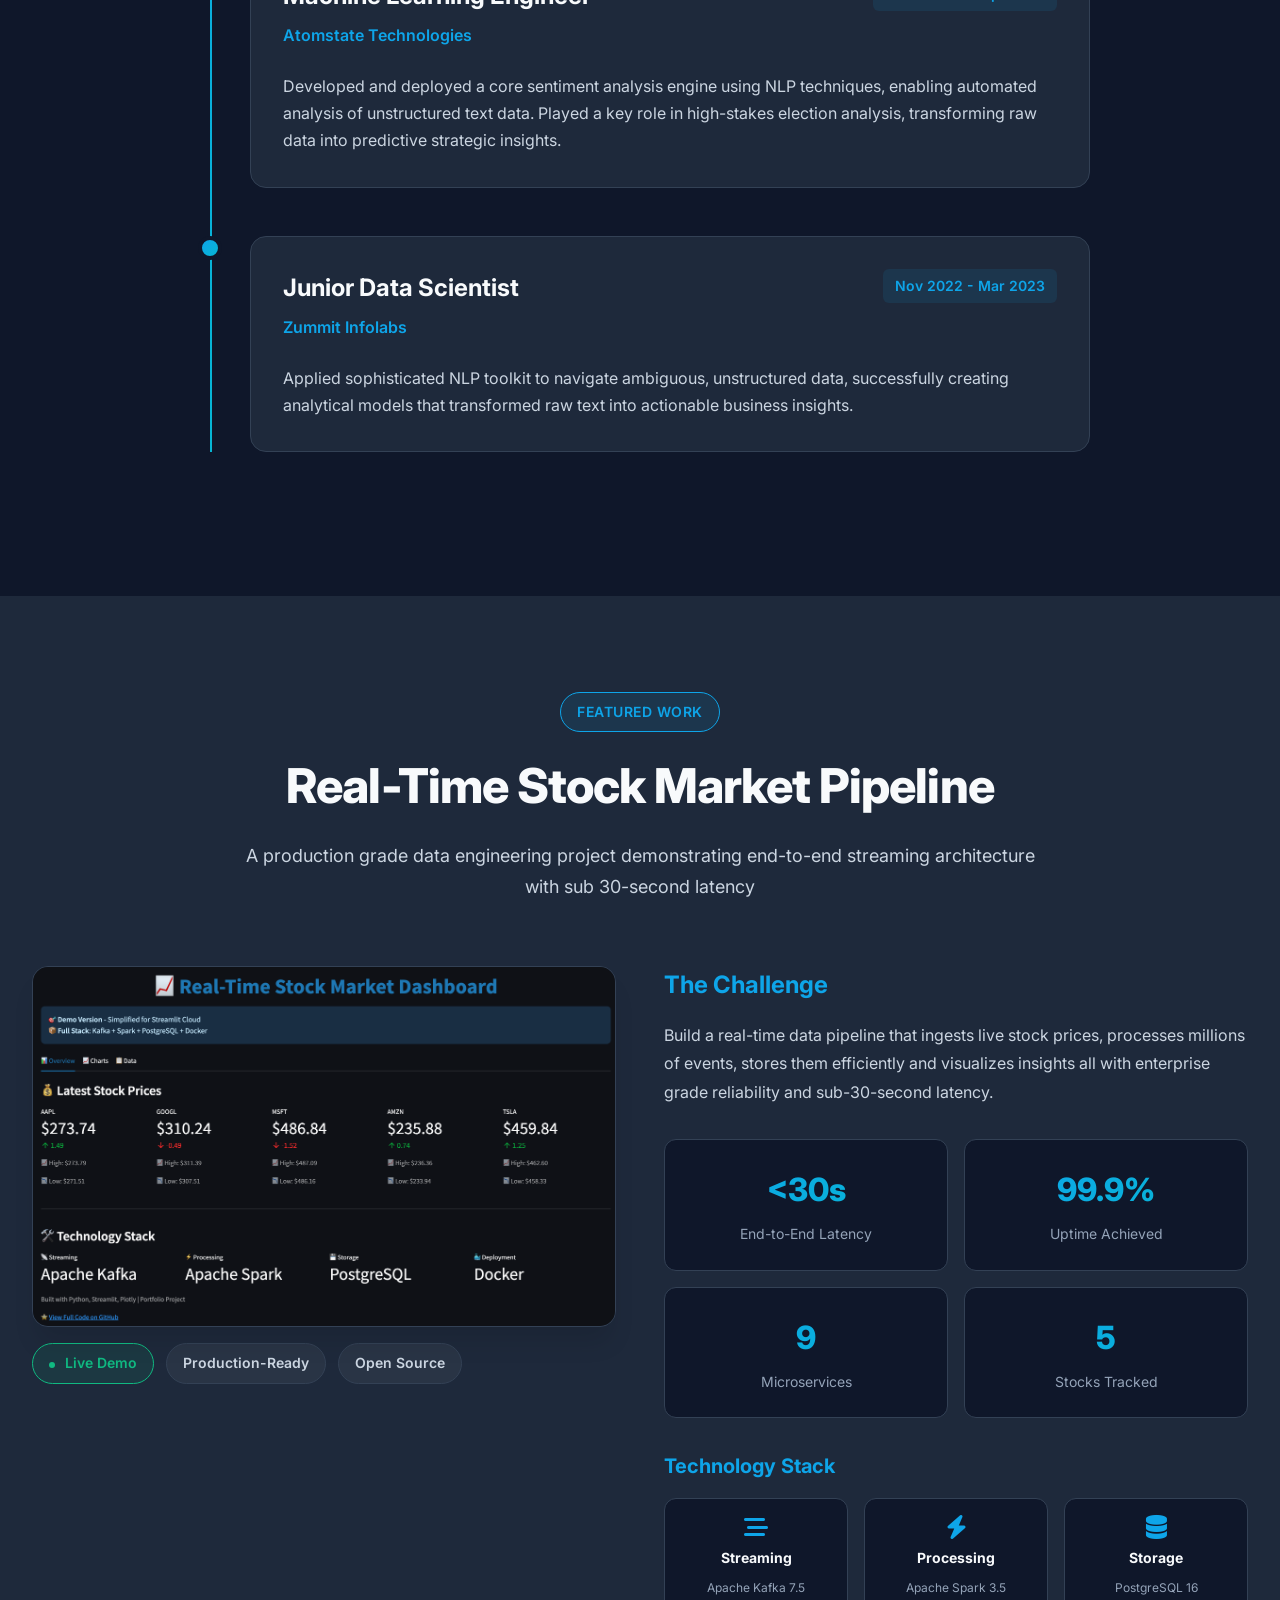
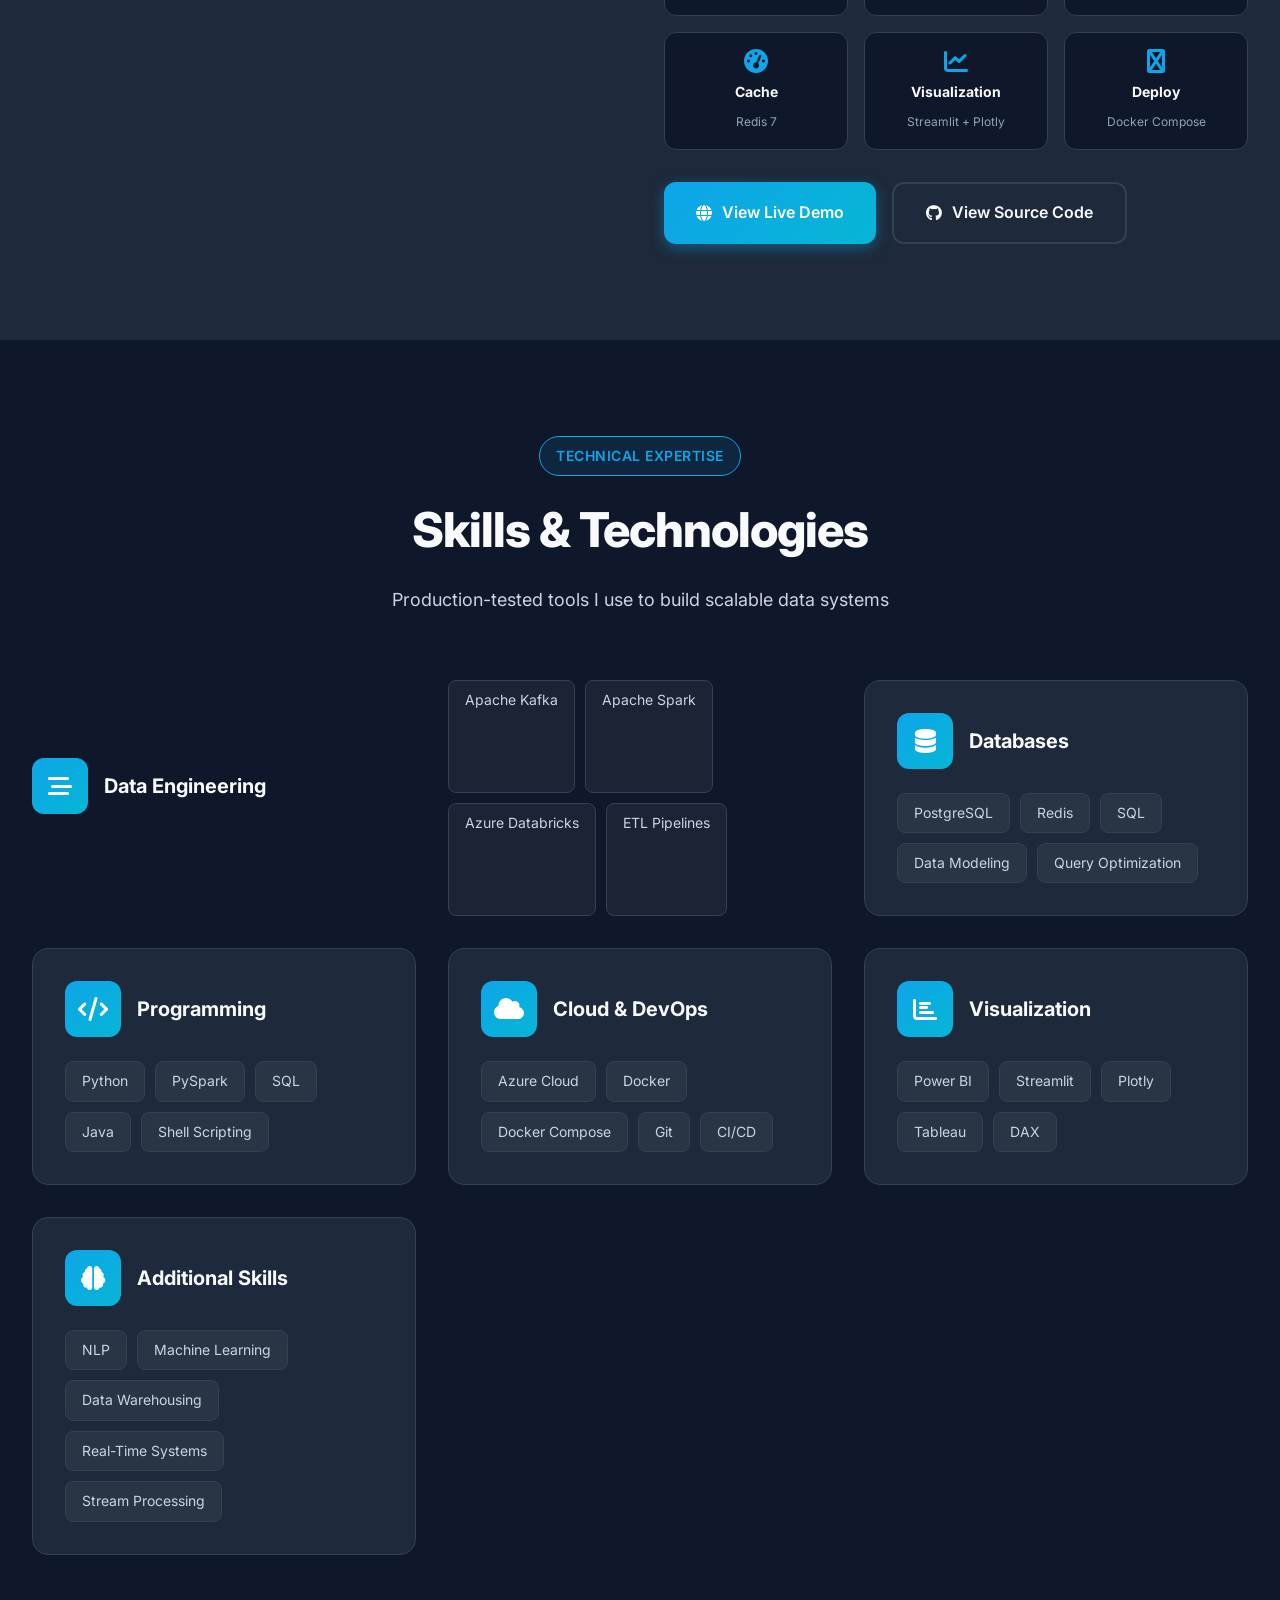
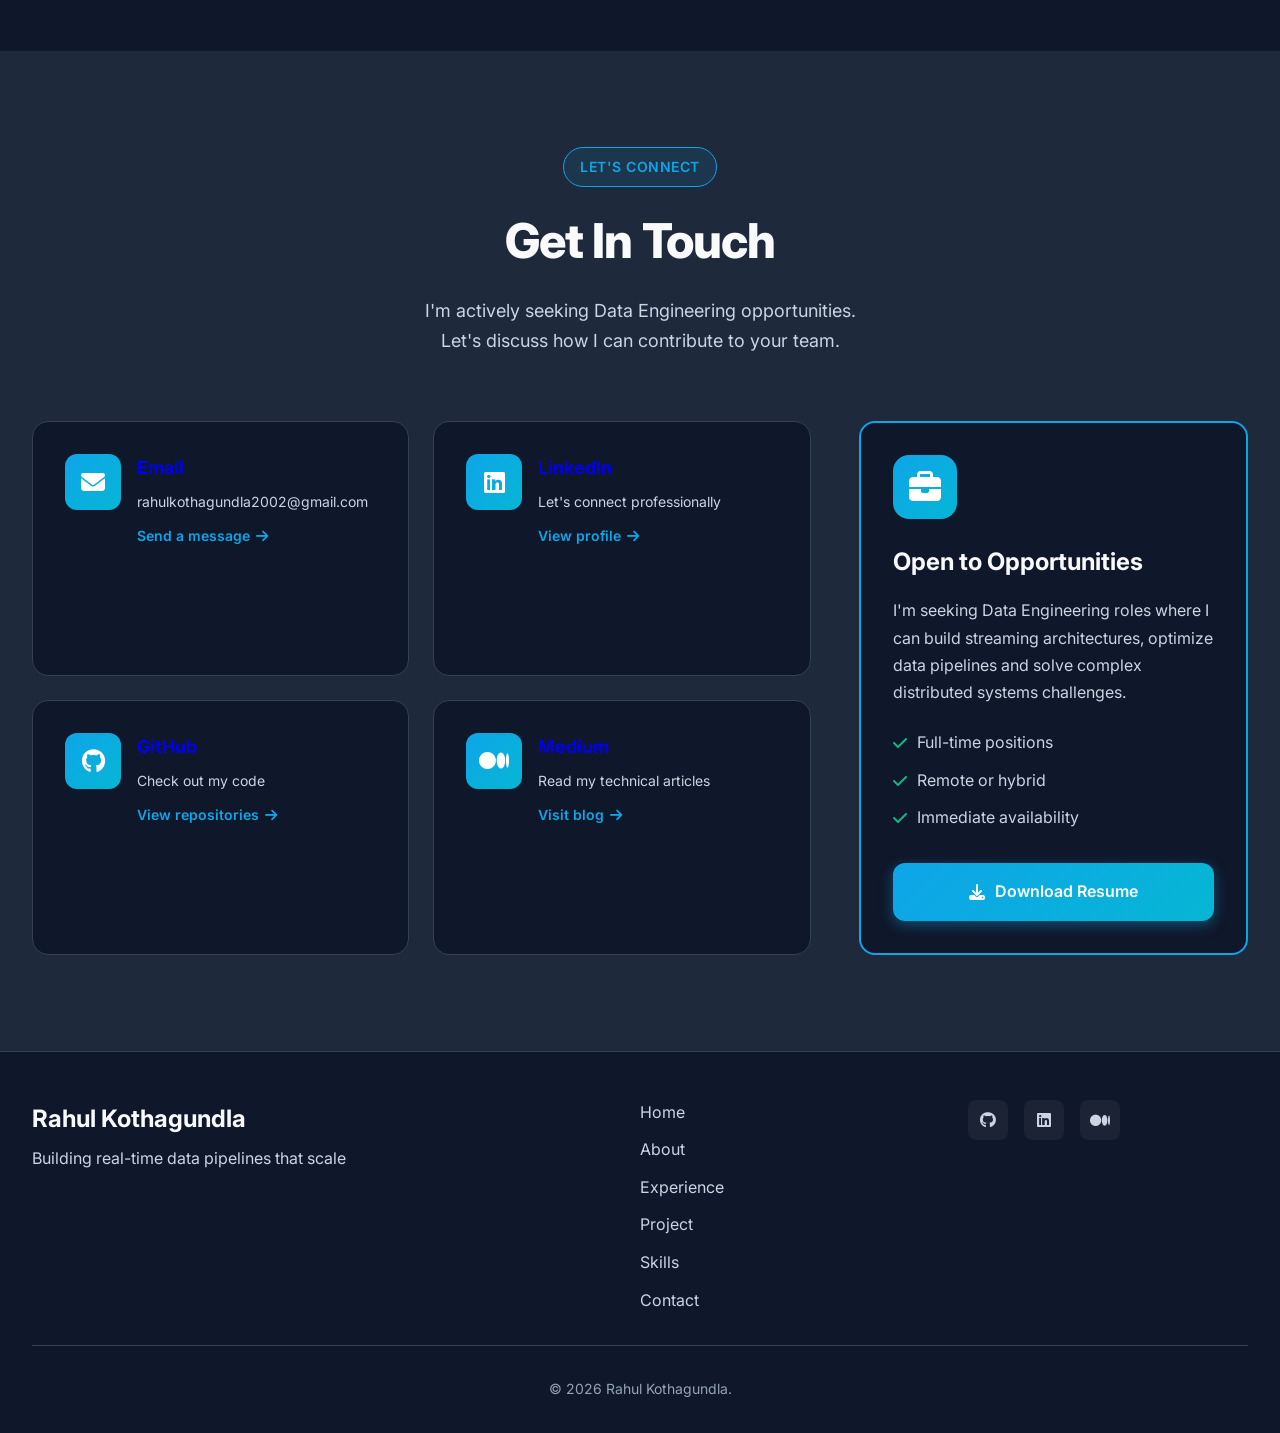
==== commit dbcafc99: "Portfolio improvements" ====
--- a/index.html
+++ b/index.html
@@ -262,10 +262,10 @@
                             <div class="achievement-collapsible">
                                 <button class="achievement-header" onclick="toggleAchievement(this)">
                                     <div class="achievement-left">
-                                    <div class="achievement-icon success">
+                                    <span class="achievement-icon success">
                                         <i class="fas fa-chart-line"></i>
-                                    </div>
-                                    <h4>70% Performance Improvement</h4>
+                                    </span>
+                                    <span class="title">70% Performance Improvement</span>
                                     </div>
                                     <i class="fas fa-chevron-down collapse-icon"></i>
                                 </button>
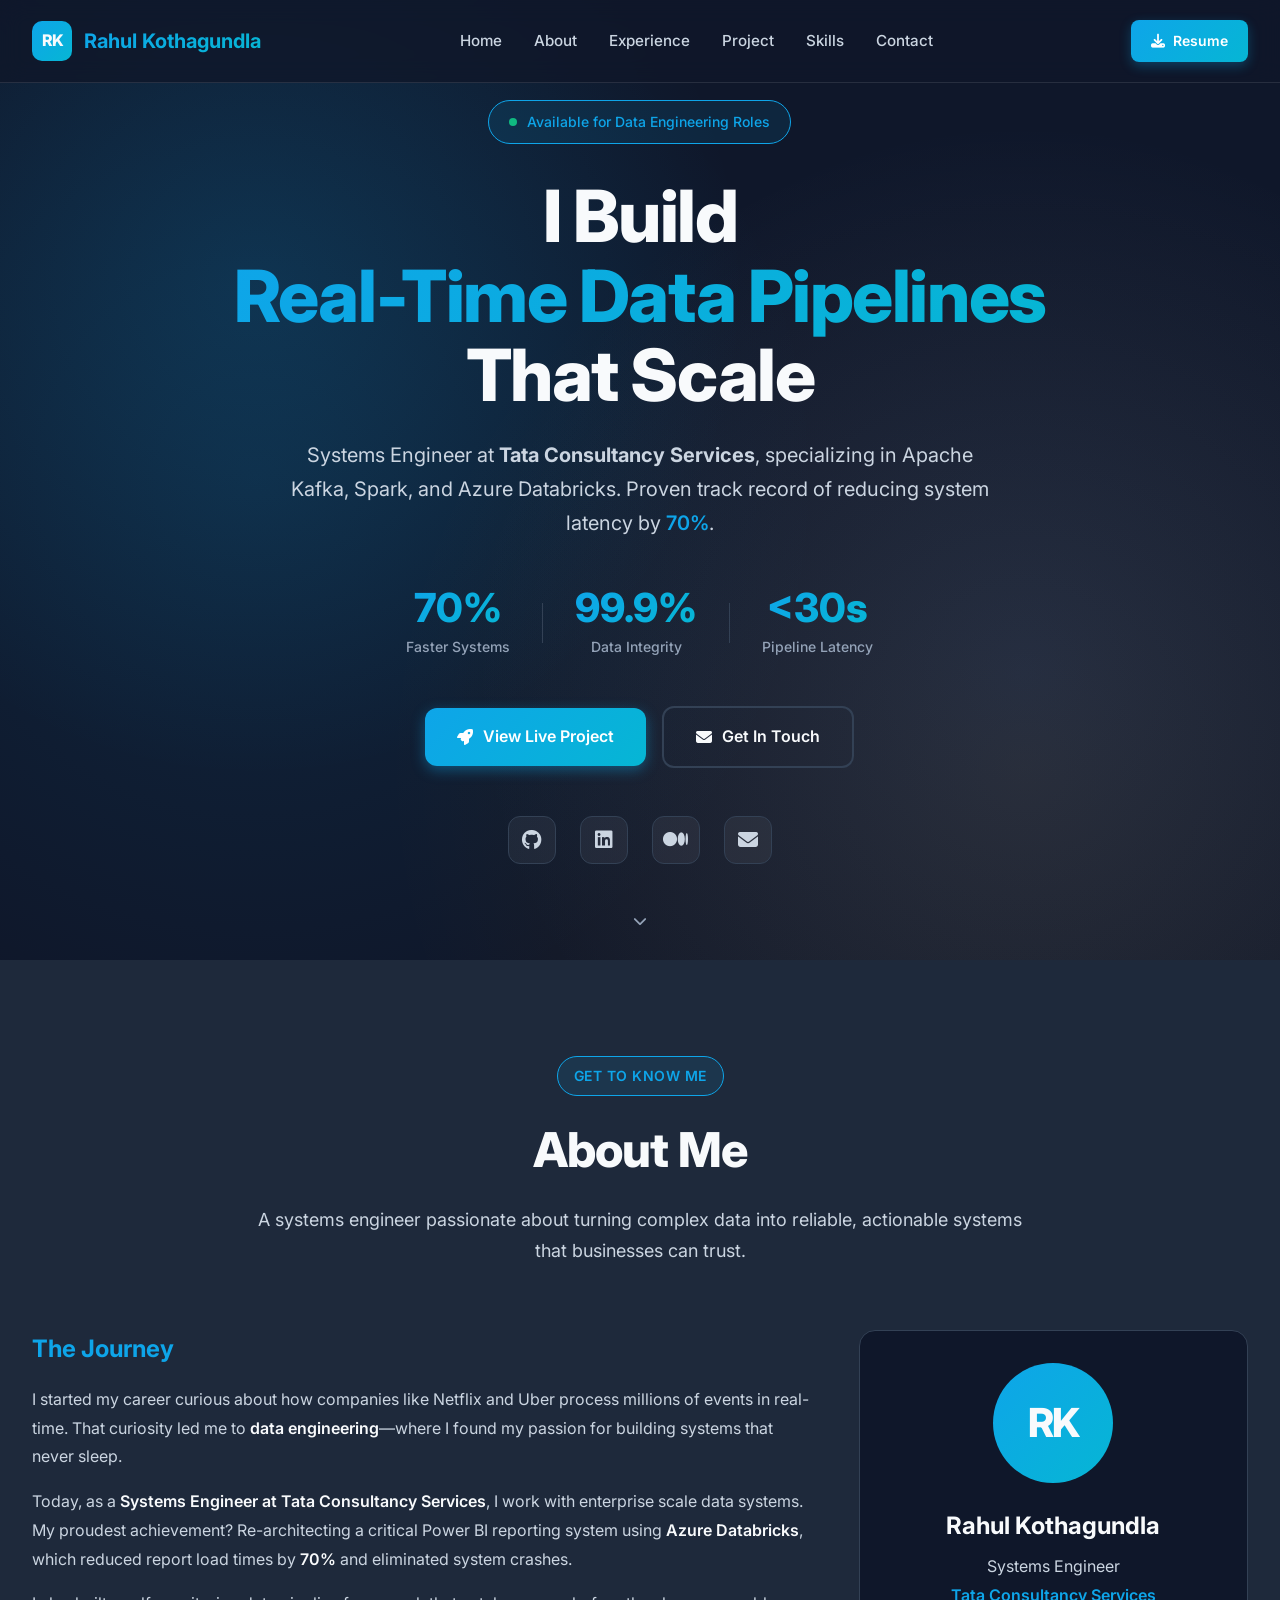
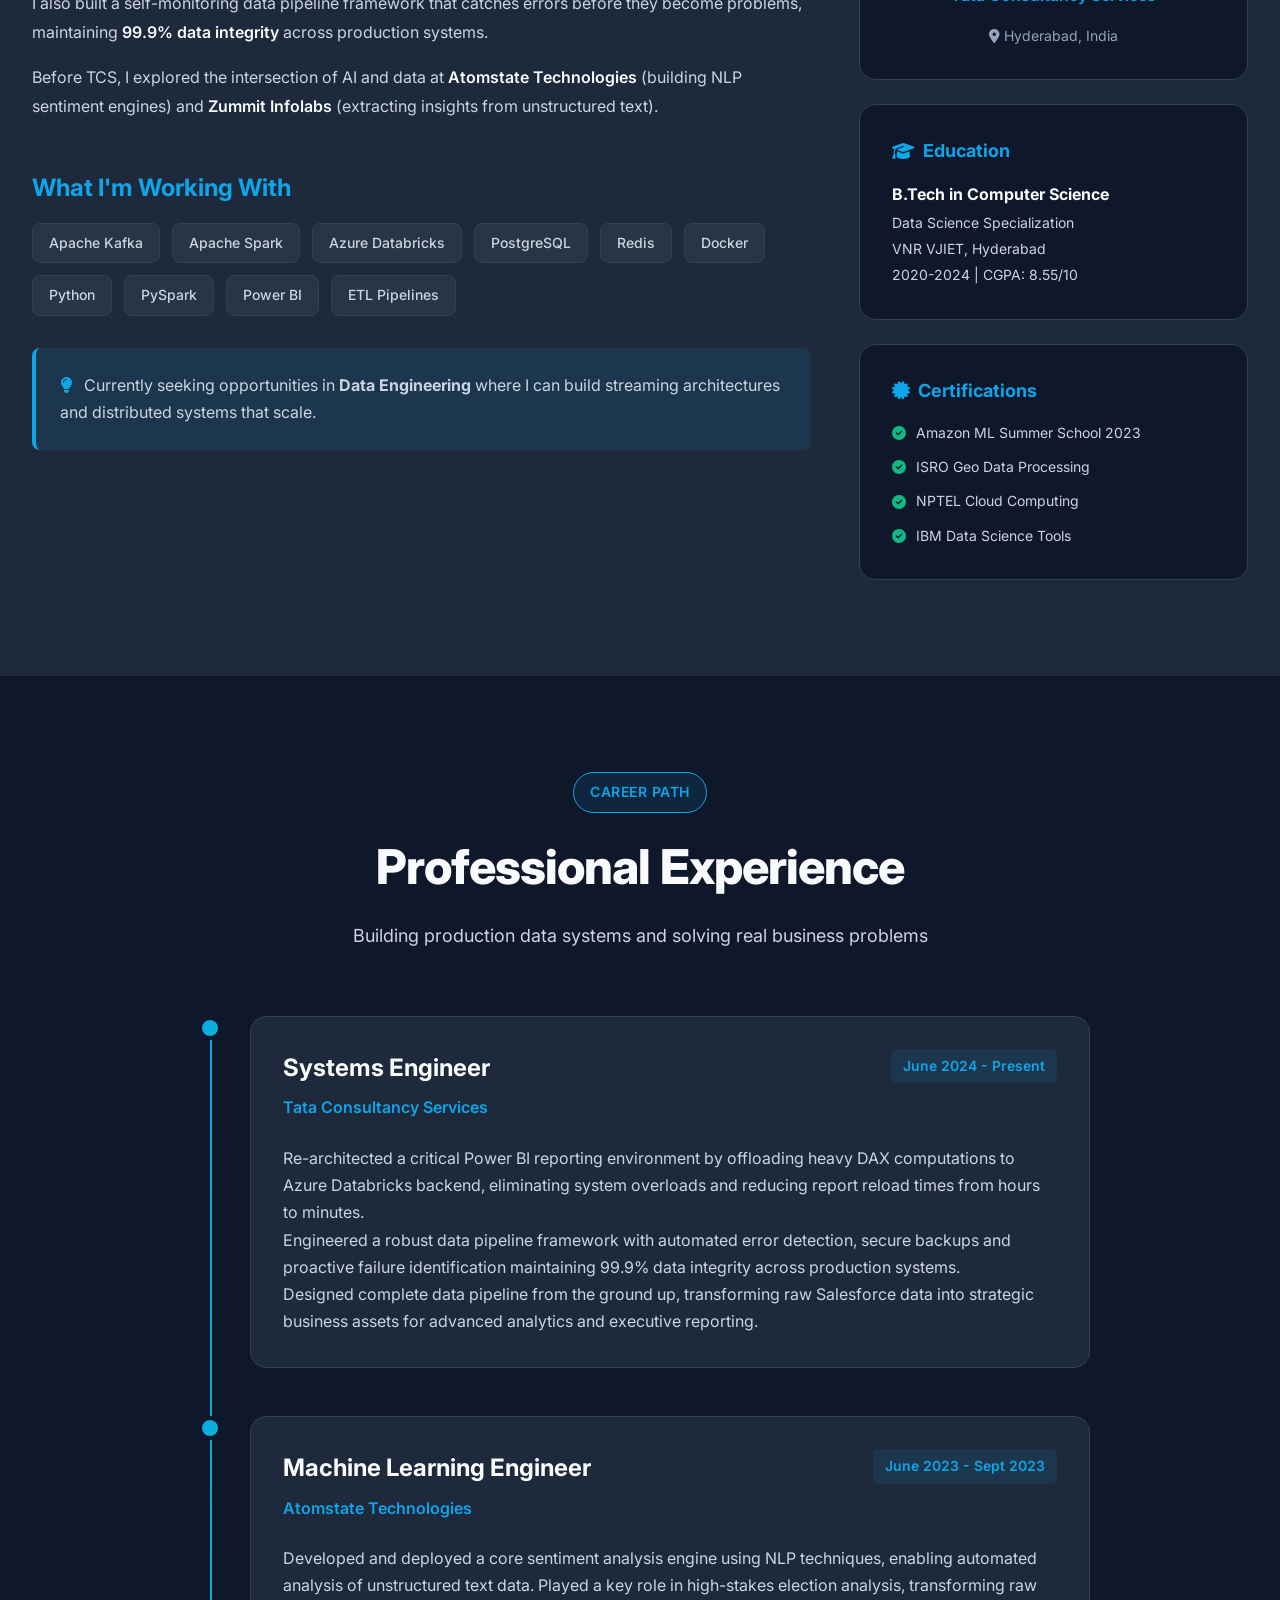
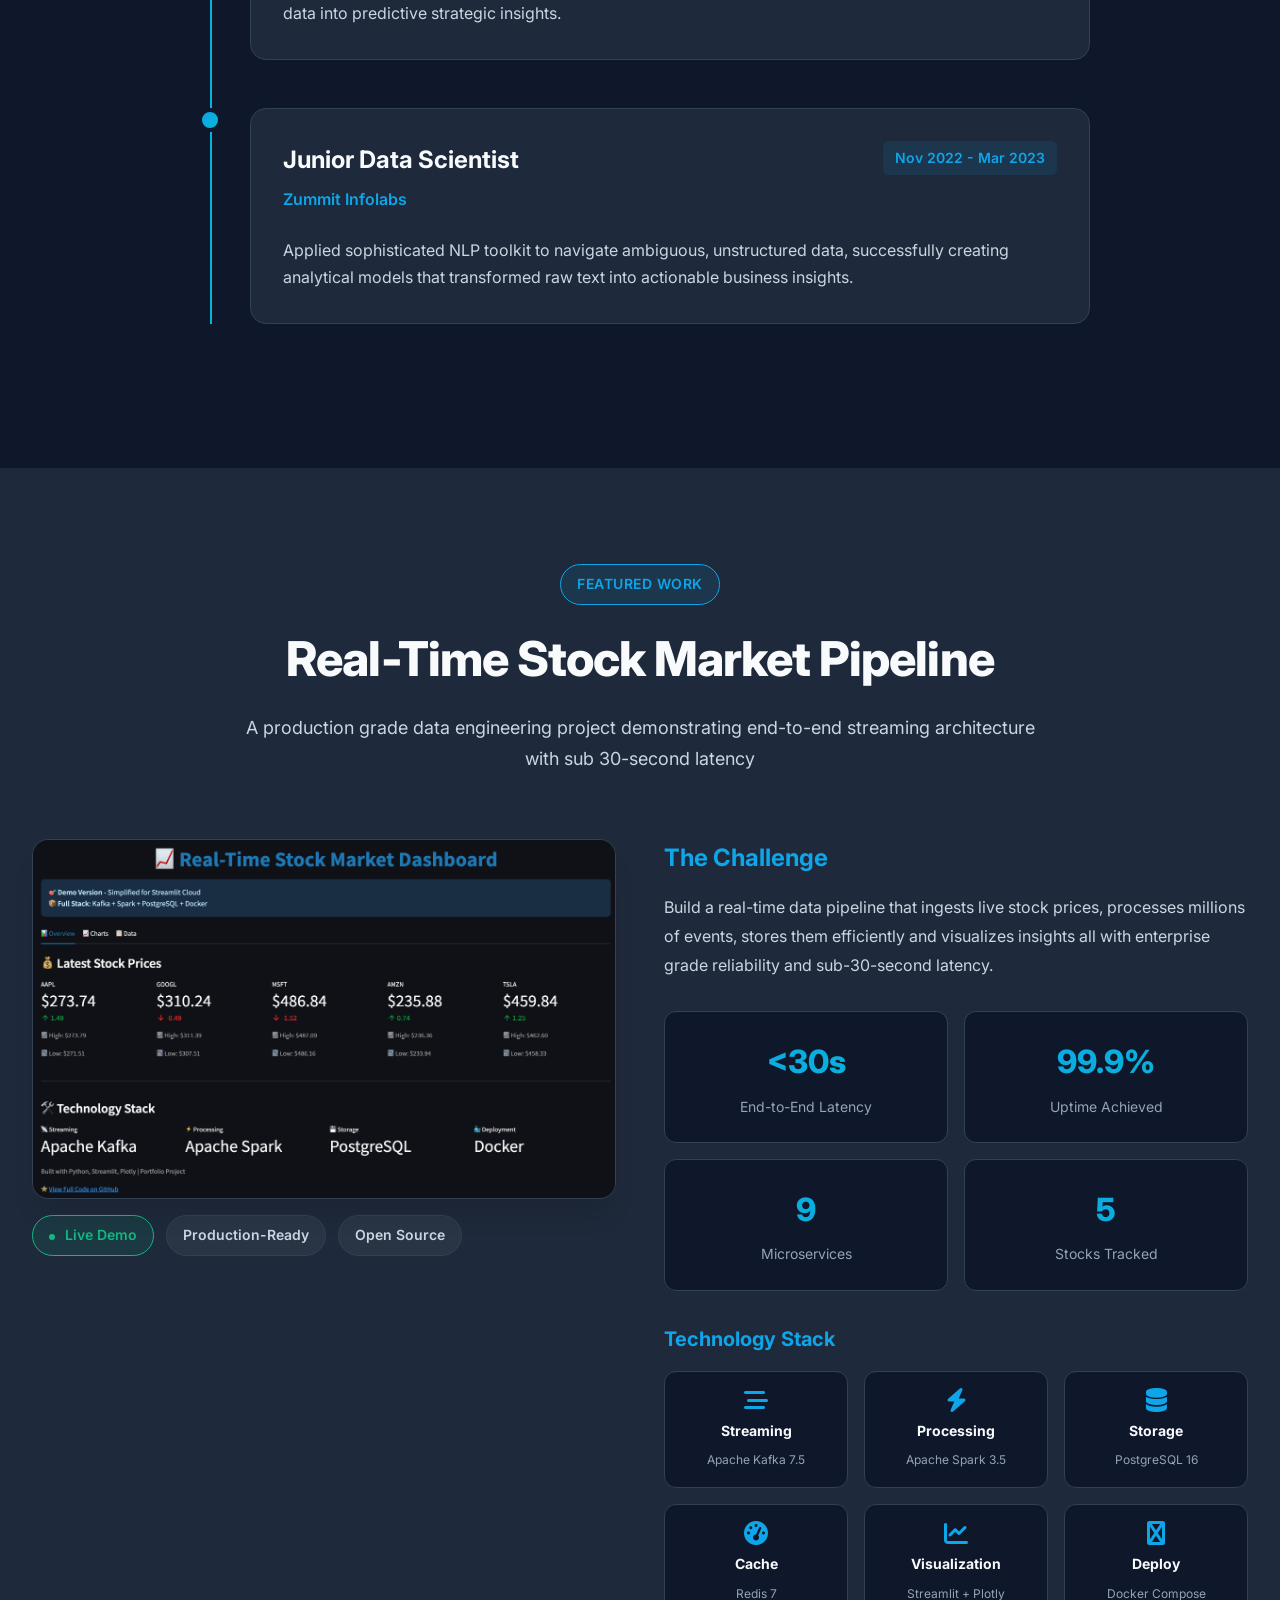
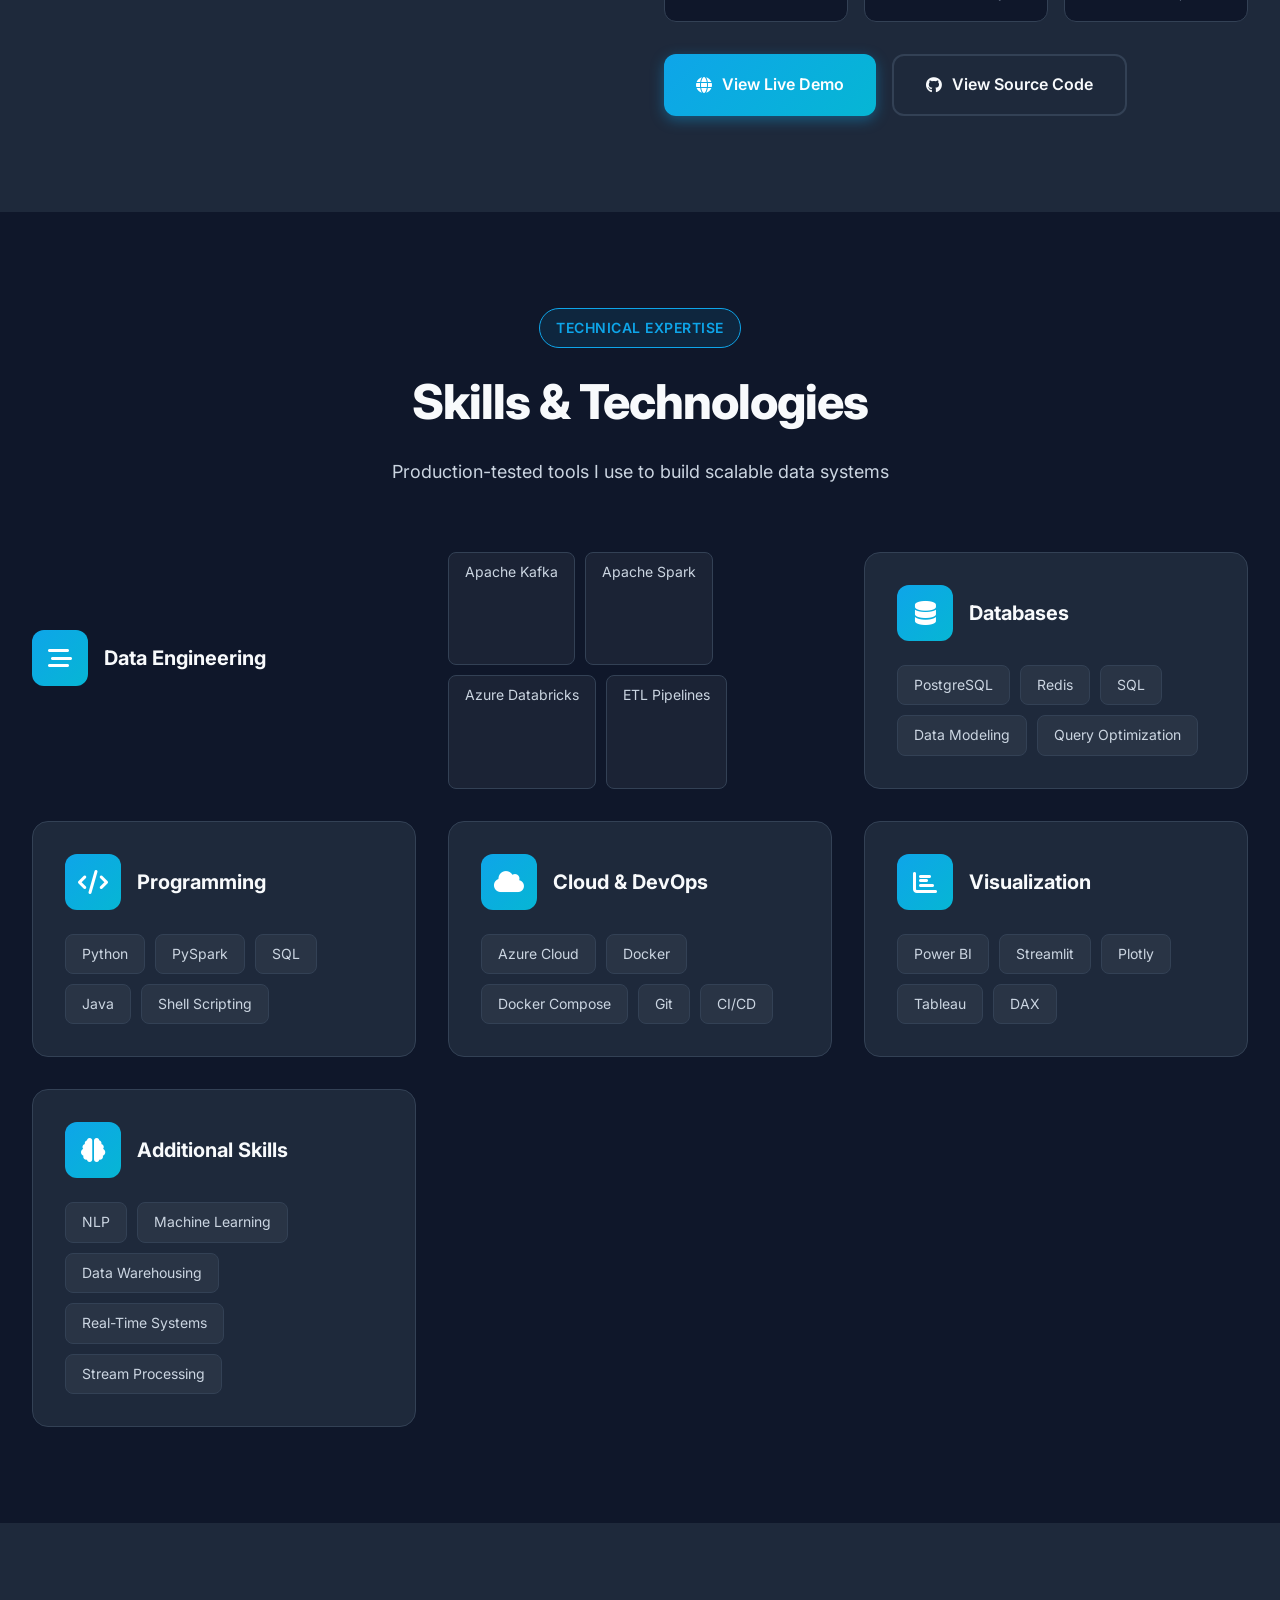
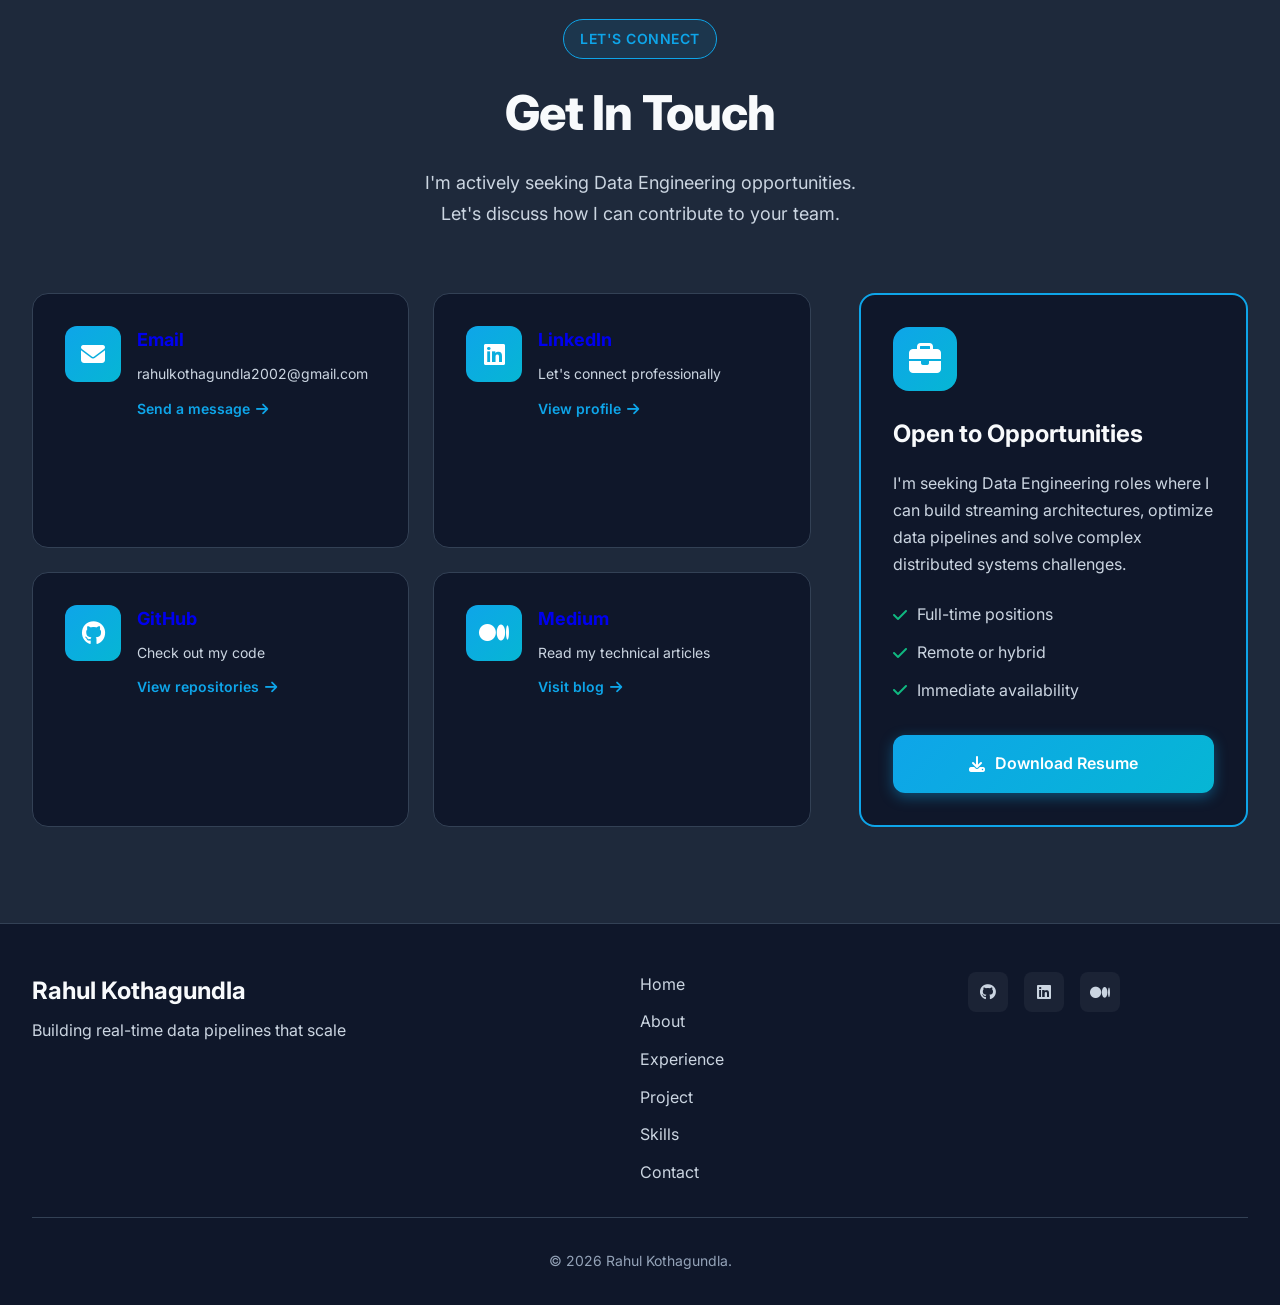
==== commit 210fdec2: "Portfolio improvements" ====
--- a/index.html
+++ b/index.html
@@ -259,60 +259,24 @@
                             <span class="timeline-date">June 2024 - Present</span>
                         </div>
                         <div class="timeline-body">
-                            <div class="achievement-collapsible">
-                                <button class="achievement-header" onclick="toggleAchievement(this)">
-                                    <div class="achievement-left">
-                                    <span class="achievement-icon success">
-                                        <i class="fas fa-chart-line"></i>
-                                    </span>
-                                    <span class="title">70% Performance Improvement</span>
-                                    </div>
-                                    <i class="fas fa-chevron-down collapse-icon"></i>
-                                </button>
-                                <div class="achievement-content">
-                                    <p>
-                                        Re-architected a critical Power BI reporting environment by 
-                                        offloading heavy DAX computations to Azure Databricks backend, 
-                                        eliminating system overloads and reducing report reload times 
-                                        from hours to minutes.
-                                    </p>
-                                </div>
-                            </div>
-                            
-                            <div class="achievement-collapsible">
-                                <button class="achievement-header" onclick="toggleAchievement(this)">
-                                    <div class="achievement-icon info">
-                                        <i class="fas fa-shield-alt"></i>
-                                    </div>
-                                    <h4>Self-Monitoring Pipeline Framework</h4>
-                                    <i class="fas fa-chevron-down collapse-icon"></i>
-                                </button>
-                                <div class="achievement-content">
-                                    <p>
-                                        Engineered a robust data pipeline framework with automated error 
-                                        detection, secure backups and proactive failure identification maintaining 
-                                        99.9% data integrity across production systems.
-                                    </p>
-                                </div>
-                            </div>
-                            
-                            <!-- Collapsible Achievement 3 -->
-                            <div class="achievement-collapsible">
-                                <button class="achievement-header" onclick="toggleAchievement(this)">
-                                    <div class="achievement-icon primary">
-                                        <i class="fas fa-database"></i>
-                                    </div>
-                                    <h4>End-to-End Data Workflow</h4>
-                                    <i class="fas fa-chevron-down collapse-icon"></i>
-                                </button>
-                                <div class="achievement-content">
-                                    <p>
-                                        Designed complete data pipeline from the ground up, transforming 
-                                        raw Salesforce data into strategic business assets for advanced 
-                                        analytics and executive reporting.
-                                    </p>
-                                </div>
-                            </div>
+                            <p>
+                                Re-architected a critical Power BI reporting environment by 
+                                offloading heavy DAX computations to Azure Databricks backend, 
+                                eliminating system overloads and reducing report reload times 
+                                from hours to minutes.
+                            </p>
+                    
+                            <p>
+                                Engineered a robust data pipeline framework with automated error 
+                                detection, secure backups and proactive failure identification maintaining 
+                                99.9% data integrity across production systems.
+                            </p>
+                    
+                            <p>
+                                Designed complete data pipeline from the ground up, transforming 
+                                raw Salesforce data into strategic business assets for advanced 
+                                analytics and executive reporting.
+                            </p>
                         </div>
                     </div>
                 </div>
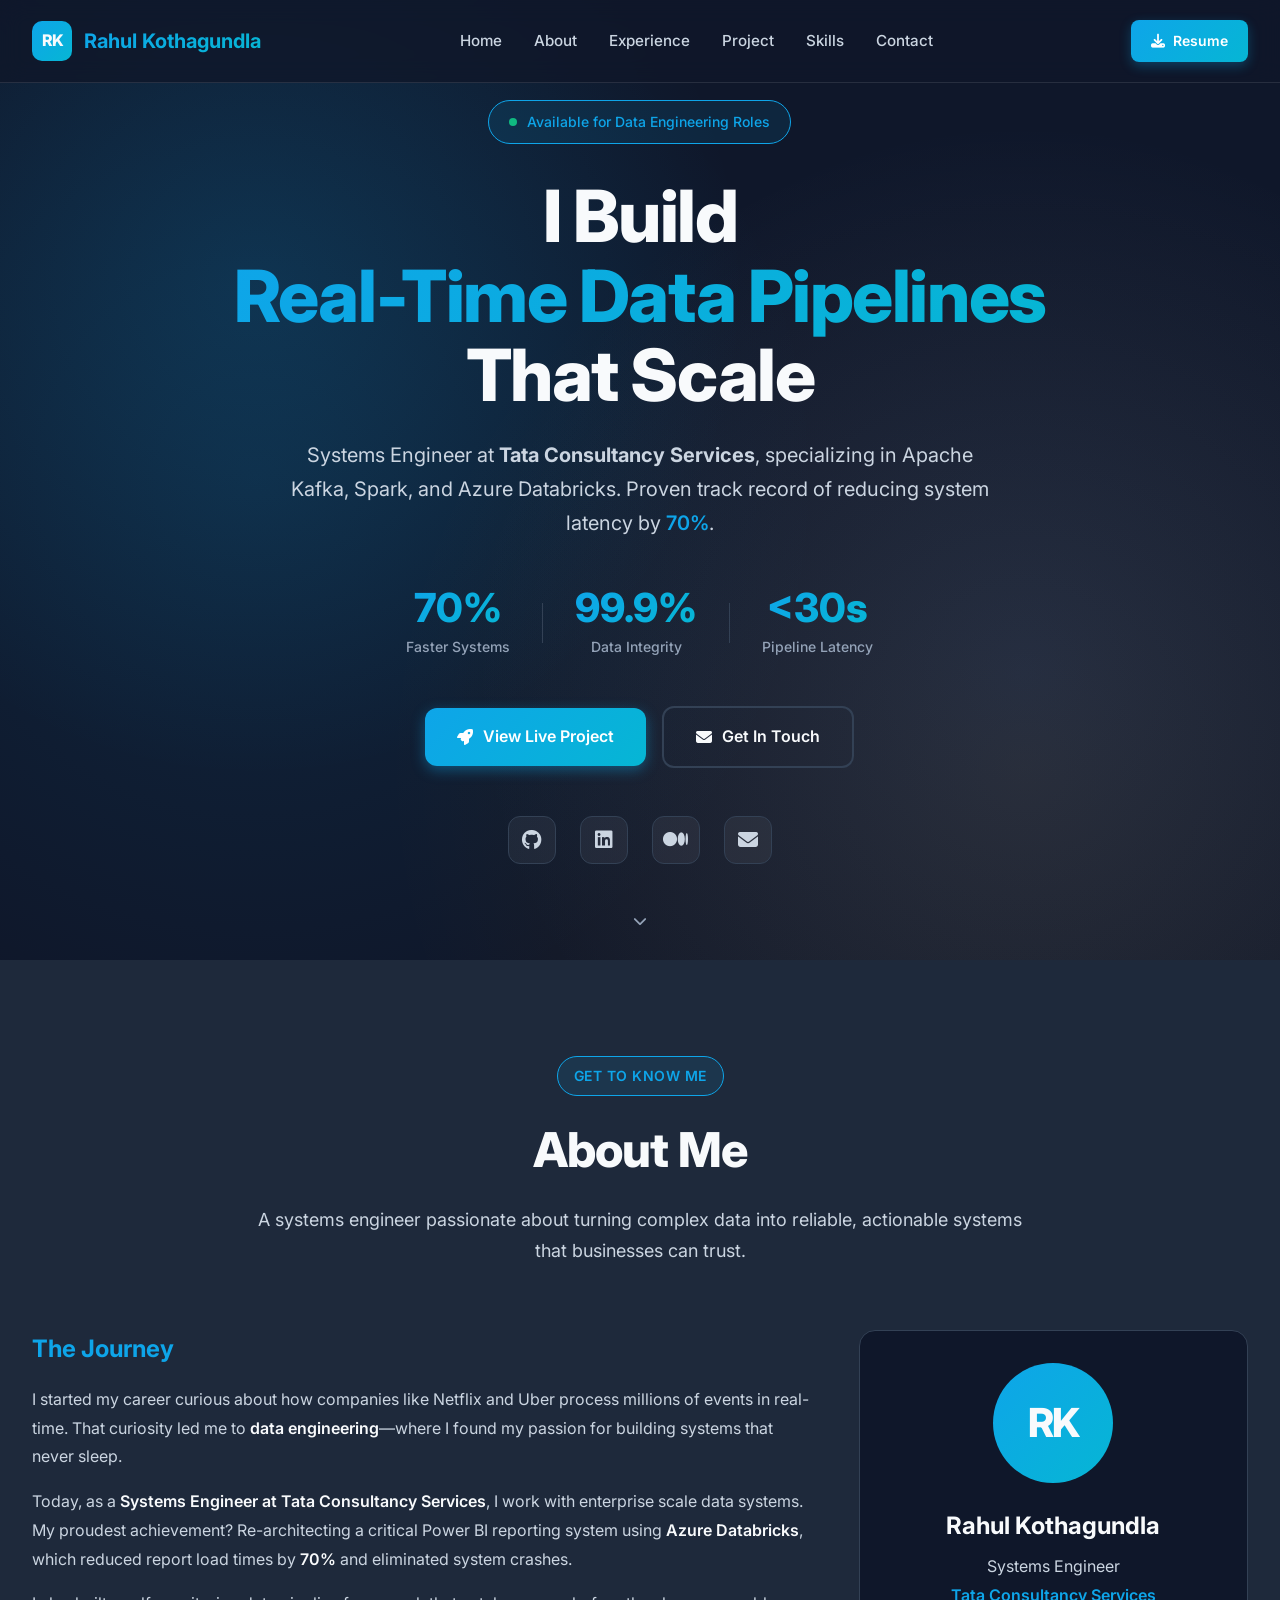
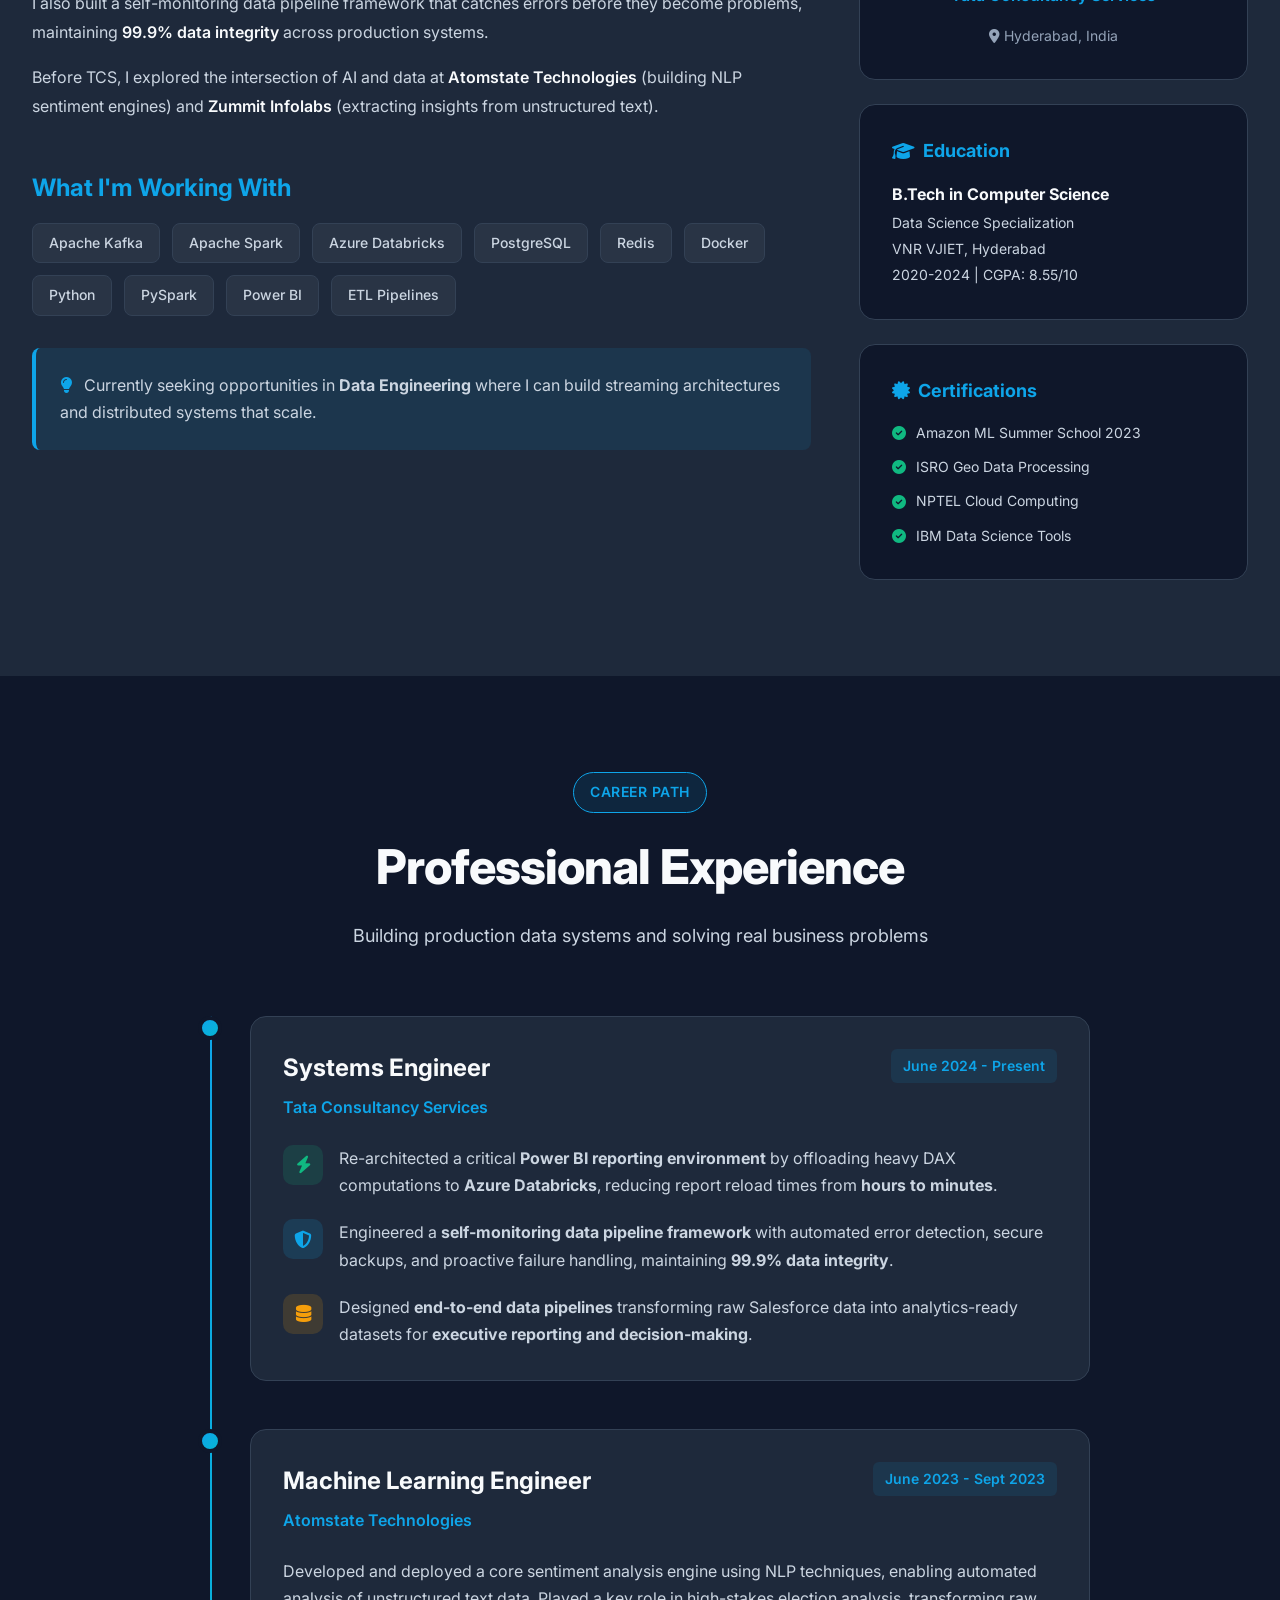
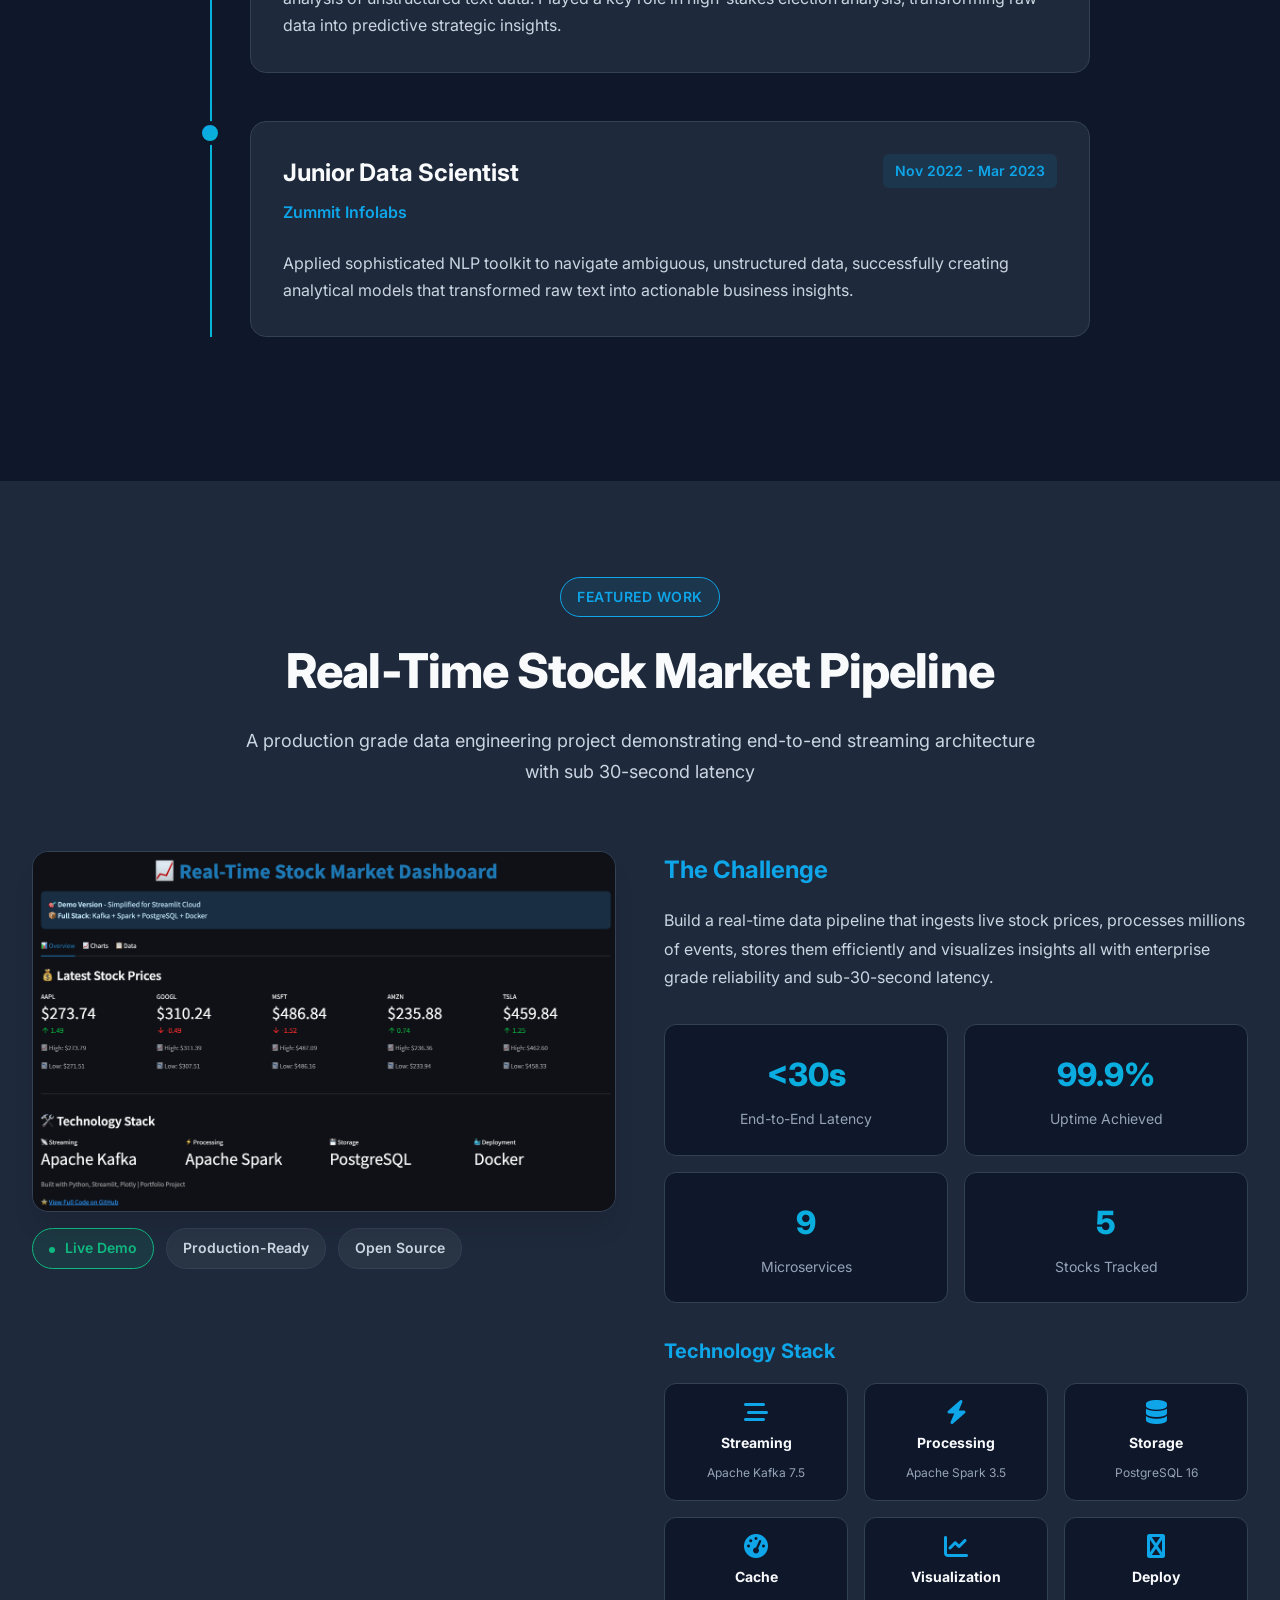
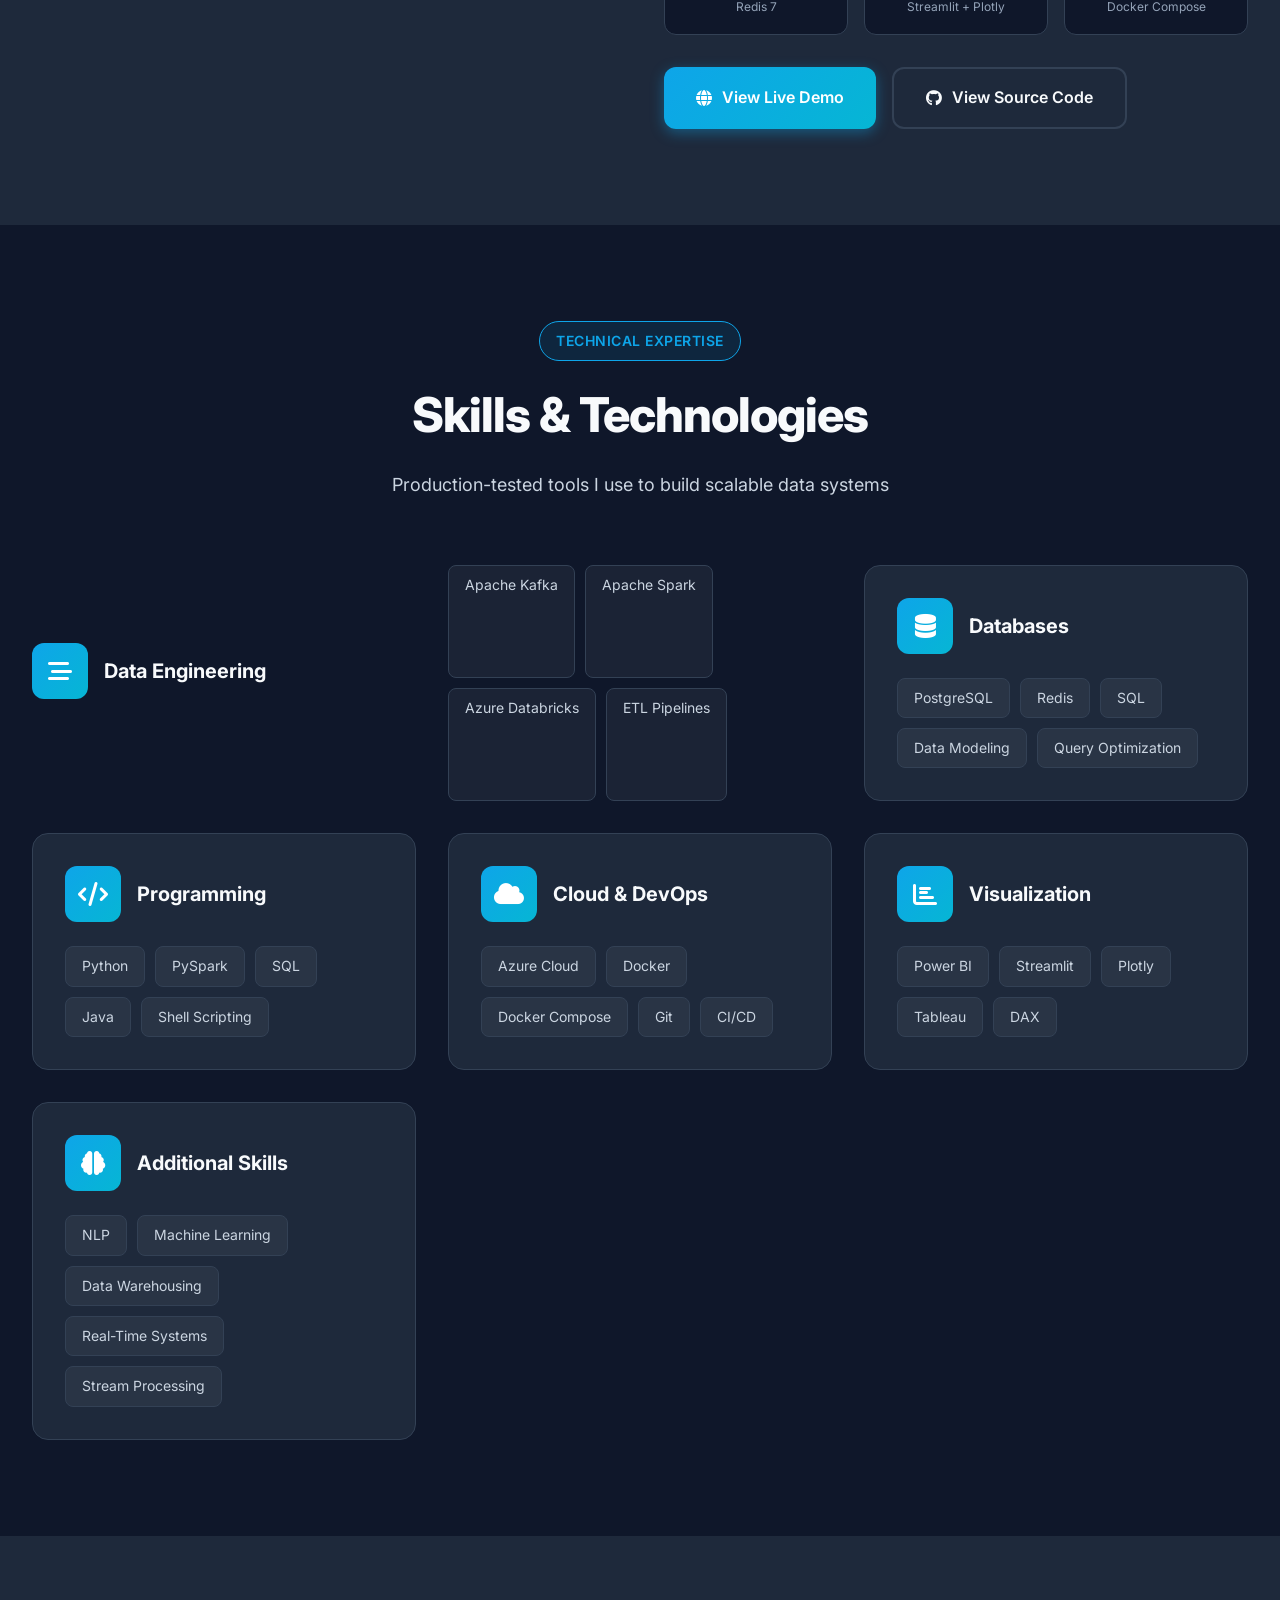
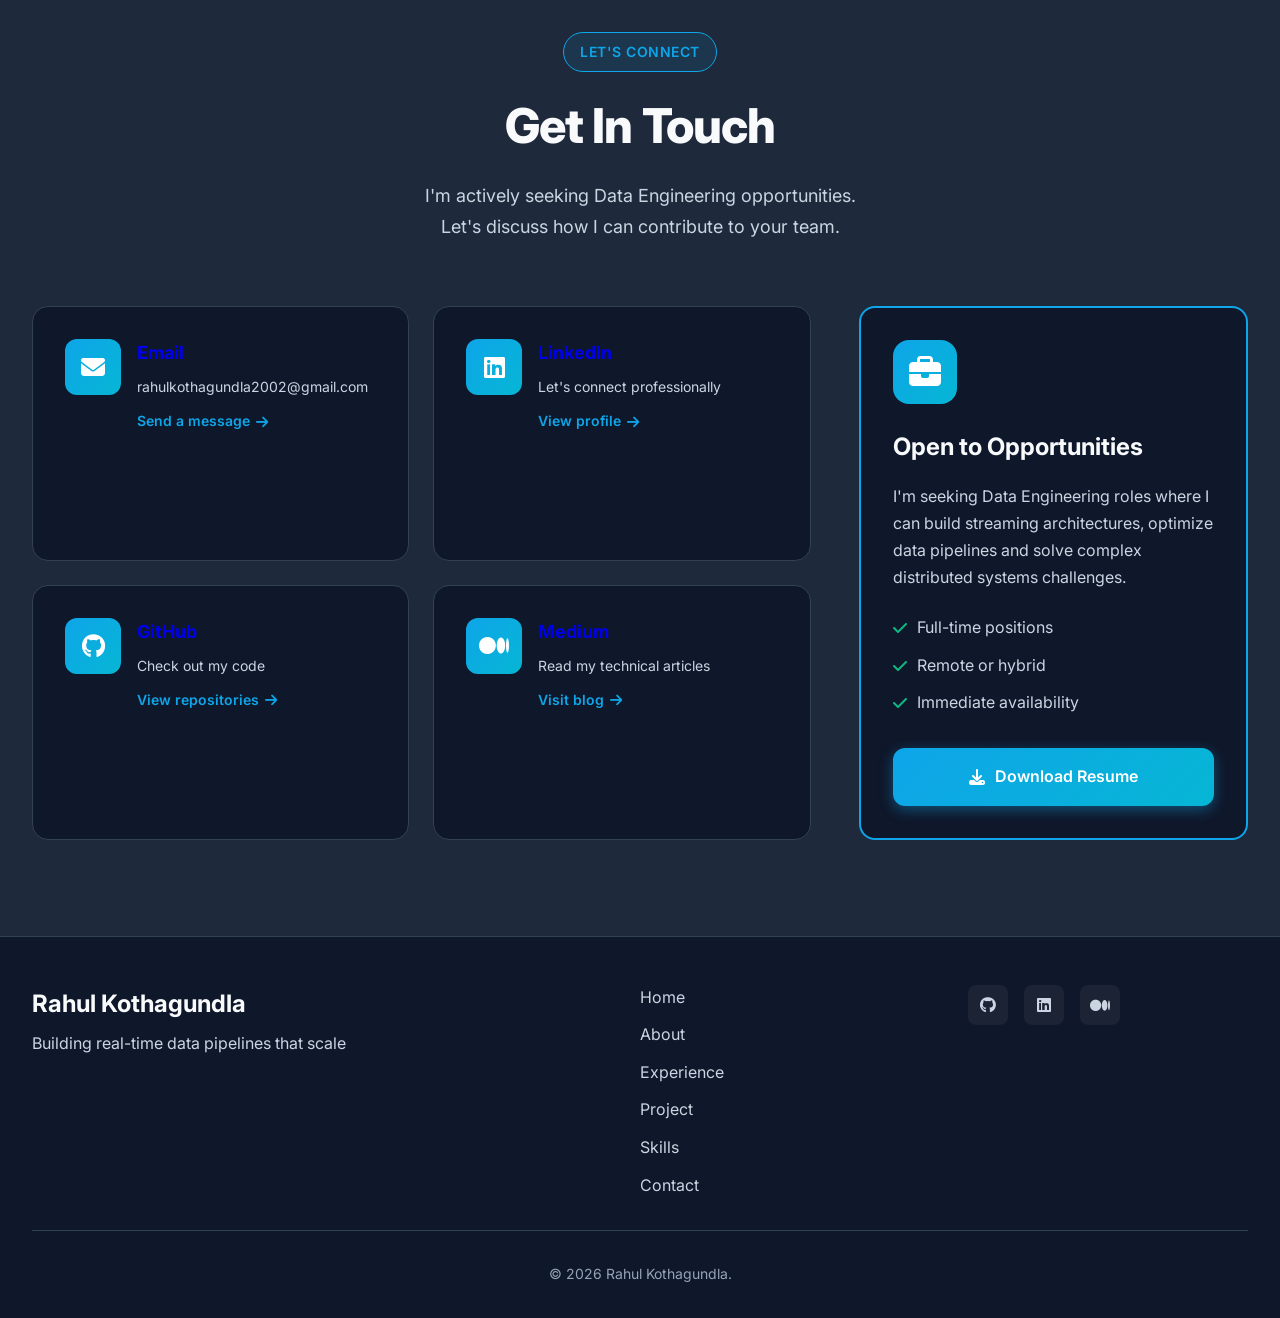
==== commit 01c26e41: "Portfolio improvements" ====
--- a/index.html
+++ b/index.html
@@ -259,25 +259,44 @@
                             <span class="timeline-date">June 2024 - Present</span>
                         </div>
                         <div class="timeline-body">
-                            <p>
-                                Re-architected a critical Power BI reporting environment by 
-                                offloading heavy DAX computations to Azure Databricks backend, 
-                                eliminating system overloads and reducing report reload times 
-                                from hours to minutes.
-                            </p>
-                    
-                            <p>
-                                Engineered a robust data pipeline framework with automated error 
-                                detection, secure backups and proactive failure identification maintaining 
-                                99.9% data integrity across production systems.
-                            </p>
-                    
-                            <p>
-                                Designed complete data pipeline from the ground up, transforming 
-                                raw Salesforce data into strategic business assets for advanced 
-                                analytics and executive reporting.
-                            </p>
-                        </div>
+                            <ul class="experience-points">
+
+                                <li class="experience-point">
+                                <span class="point-icon success">
+                                    <i class="fas fa-bolt"></i>
+                                </span>
+                                <p>
+                                    Re-architected a critical <strong>Power BI reporting environment</strong> by
+                                    offloading heavy DAX computations to <strong>Azure Databricks</strong>,
+                                    reducing report reload times from <strong>hours to minutes</strong>.
+                                </p>
+                                </li>
+
+                                <li class="experience-point">
+                                <span class="point-icon info">
+                                    <i class="fas fa-shield-alt"></i>
+                                </span>
+                                <p>
+                                    Engineered a <strong>self-monitoring data pipeline framework</strong> with
+                                    automated error detection, secure backups, and proactive failure handling,
+                                    maintaining <strong>99.9% data integrity</strong>.
+                                </p>
+                                </li>
+
+                                <li class="experience-point">
+                                <span class="point-icon primary">
+                                    <i class="fas fa-database"></i>
+                                </span>
+                                <p>
+                                    Designed <strong>end-to-end data pipelines</strong> transforming raw
+                                    Salesforce data into analytics-ready datasets for
+                                    <strong>executive reporting and decision-making</strong>.
+                                </p>
+                                </li>
+
+                            </ul>
+                        </div>
+
                     </div>
                 </div>
                 
--- a/assets/css/style.css
+++ b/assets/css/style.css
@@ -1431,64 +1431,47 @@
     color: var(--color-text-secondary);
 }
 
-/* Collapsible container */
-.achievement-collapsible {
-  background: var(--color-bg-primary);
-  border-radius: 14px;
-  margin-bottom: 1rem;
-  overflow: hidden;
-  border: 1px solid rgba(255,255,255,0.06);
-}
-
-/* Clickable header */
-.achievement-header {
-  width: 100%;
-  background: transparent;
-  border: none;
+.experience-points {
+  list-style: none;
   display: flex;
-  justify-content: space-between;
-  align-items: center;
-  padding: 1.25rem 1.5rem;
-  cursor: pointer;
-  color: var(--color-text-primary);
-}
-
-.achievement-left {
+  flex-direction: column;
+  gap: 1.25rem;
+}
+
+.experience-point {
+  display: flex;
+  align-items: flex-start;
+  gap: 1rem;
+}
+
+.point-icon {
+  width: 40px;
+  height: 40px;
+  border-radius: 10px;
   display: flex;
   align-items: center;
-  gap: 1rem;
-}
-
-.achievement-header h4 {
-  margin: 0;
-  font-size: 1.05rem;
-}
-
-/* Chevron */
-.collapse-icon {
-  transition: transform 0.3s ease;
-}
-
-/* Content hidden by default */
-.achievement-content {
-  max-height: 0;
-  overflow: hidden;
-  transition: max-height 0.35s ease, padding 0.35s ease;
-  padding: 0 1.5rem;
-}
-
-.achievement-content p {
+  justify-content: center;
+  font-size: 1.1rem;
+  flex-shrink: 0;
+}
+
+.point-icon.success {
+  background: rgba(16, 185, 129, 0.15);
+  color: #10b981;
+}
+
+.point-icon.info {
+  background: rgba(14, 165, 233, 0.15);
+  color: #0ea5e9;
+}
+
+.point-icon.primary {
+  background: rgba(245, 158, 11, 0.15);
+  color: #f59e0b;
+}
+
+.experience-point p {
   margin: 0;
   color: var(--color-text-secondary);
   line-height: 1.7;
 }
-
-/* Active state */
-.achievement-collapsible.active .achievement-content {
-  max-height: 200px;
-  padding: 0 1.5rem 1.5rem;
-}
-
-.achievement-collapsible.active .collapse-icon {
-  transform: rotate(180deg);
-}
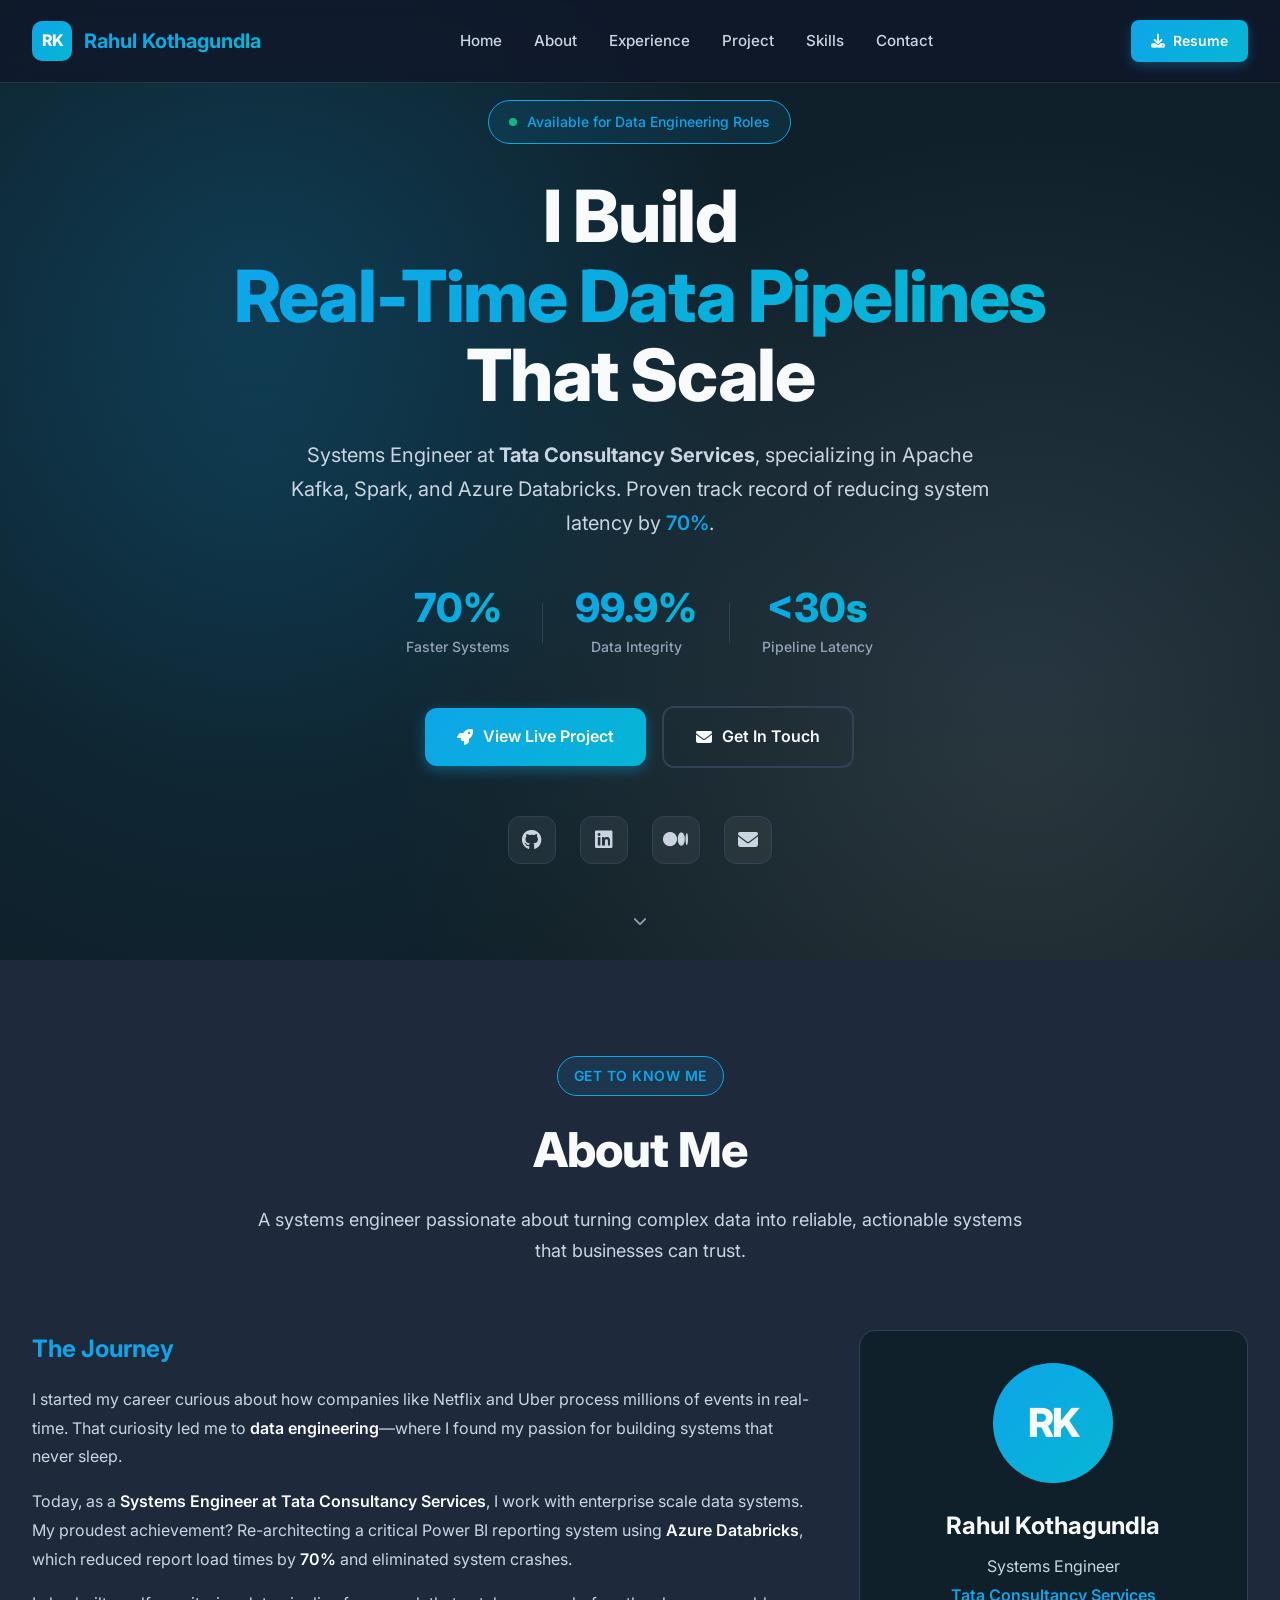
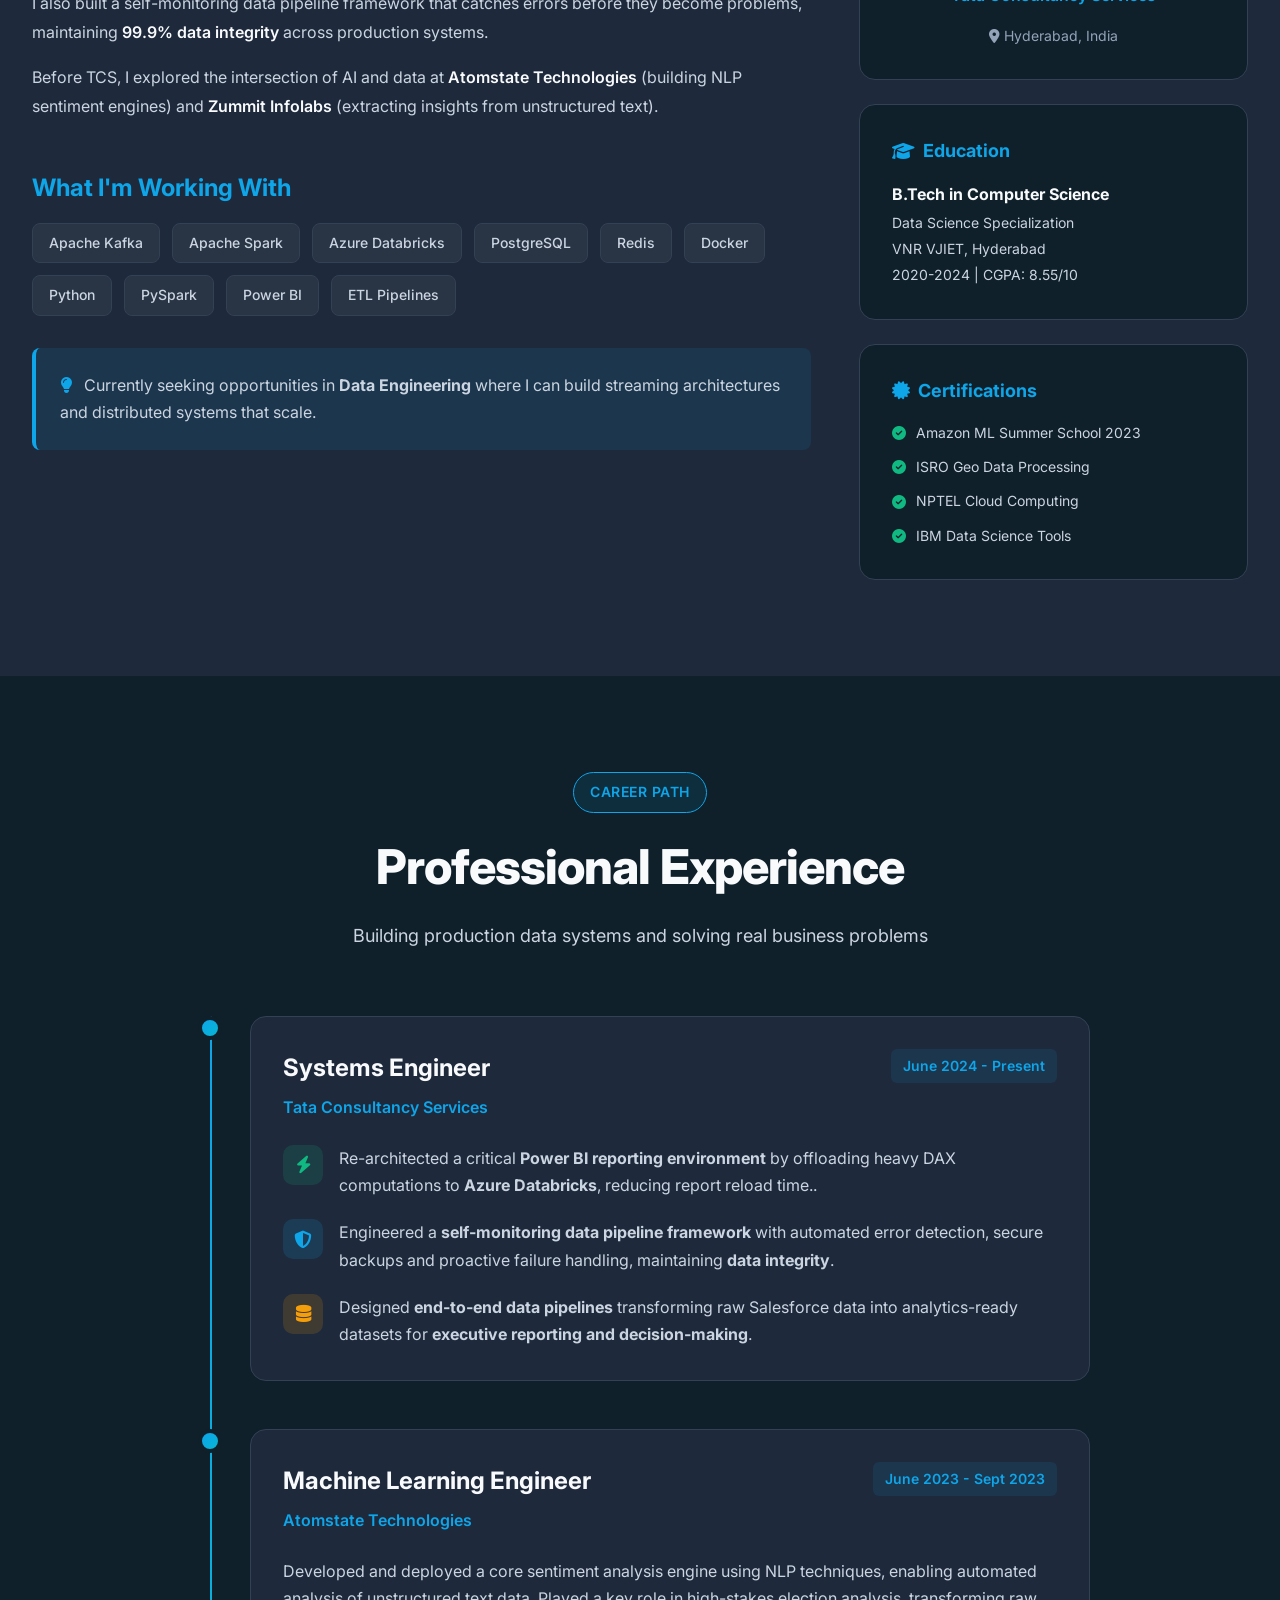
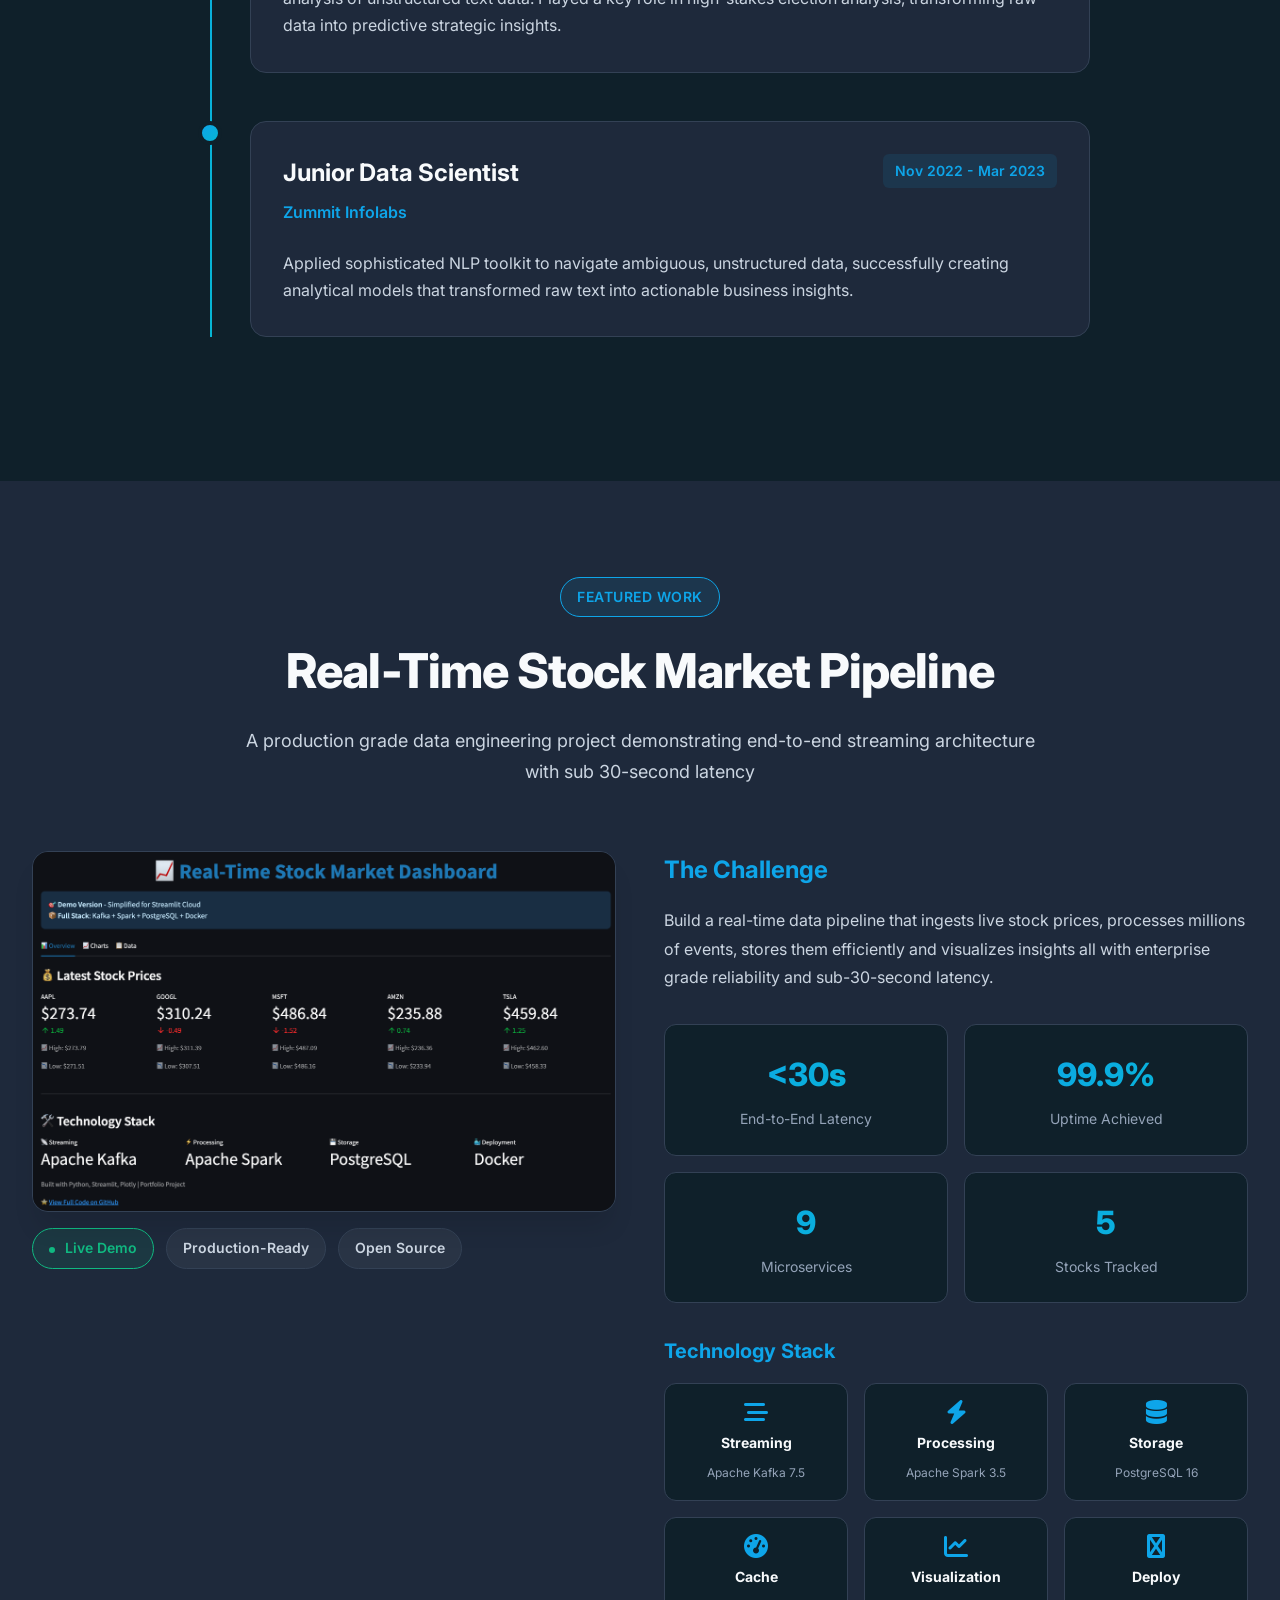
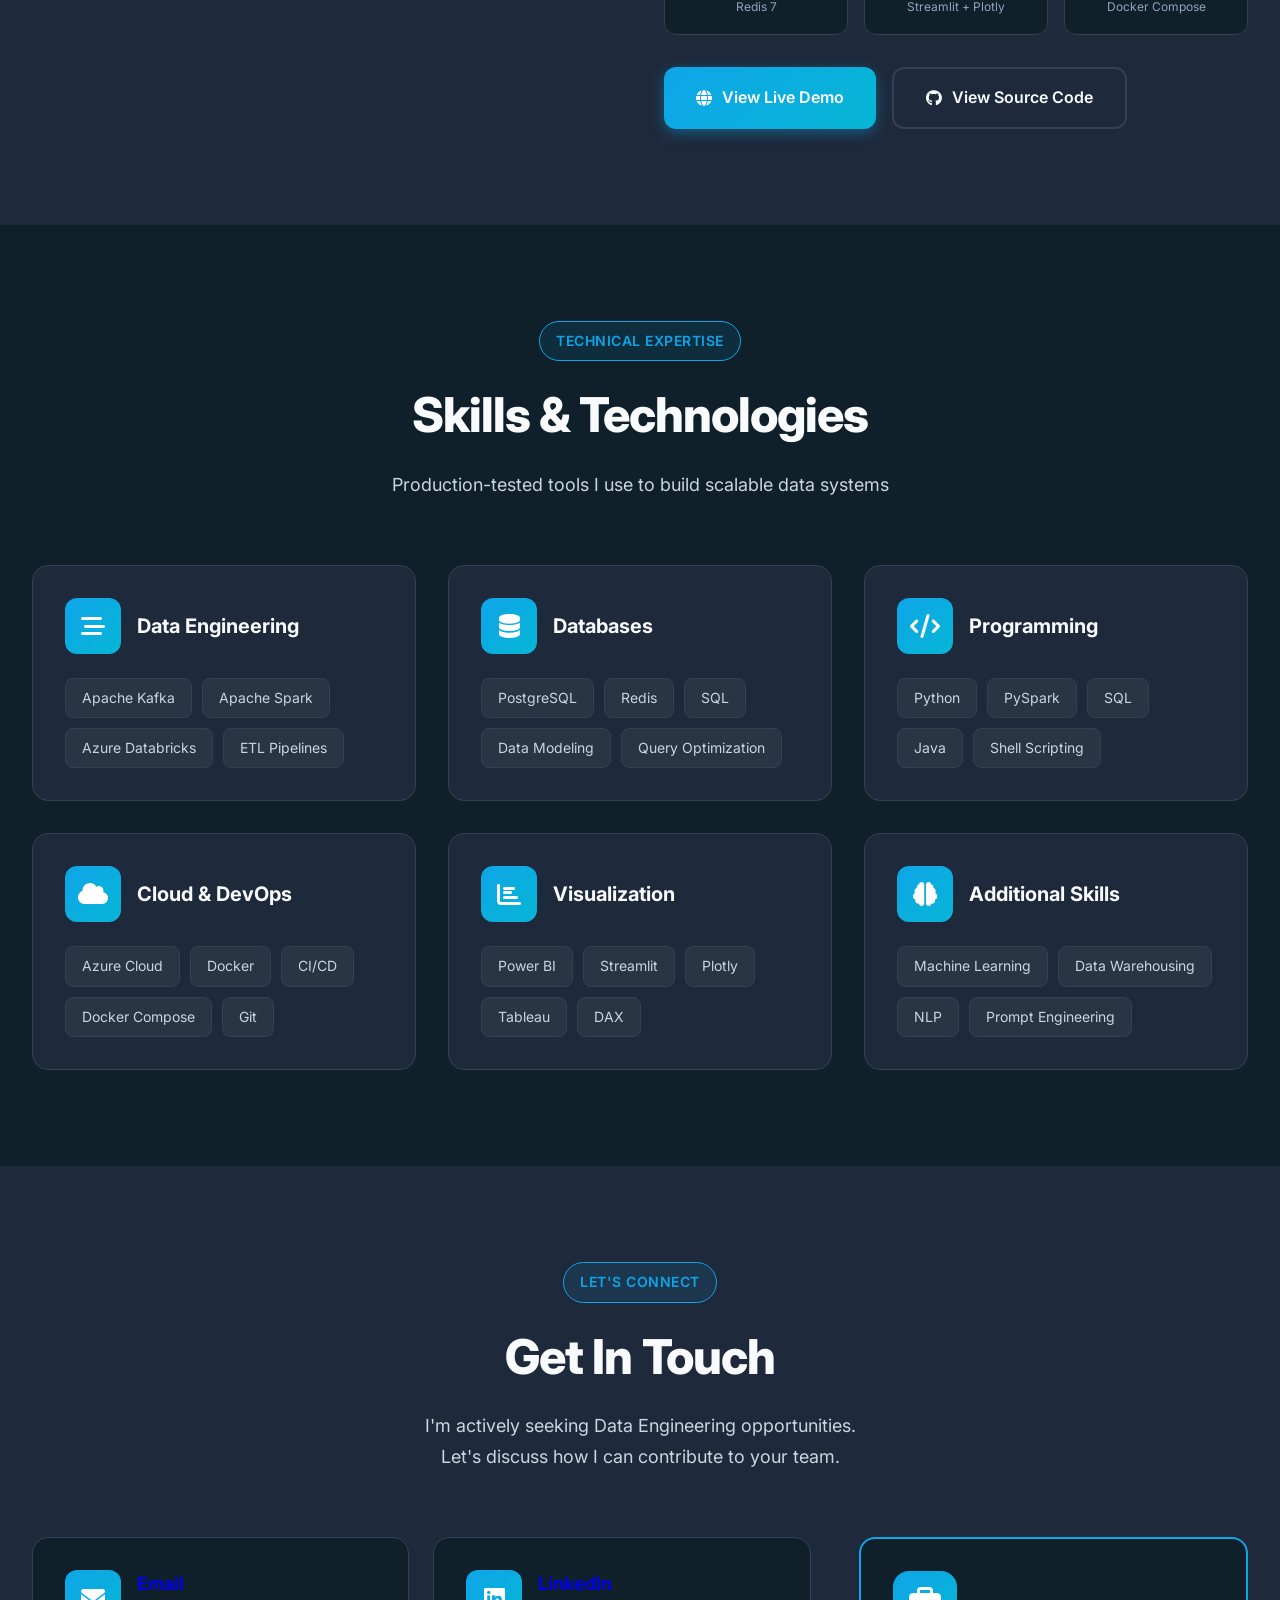
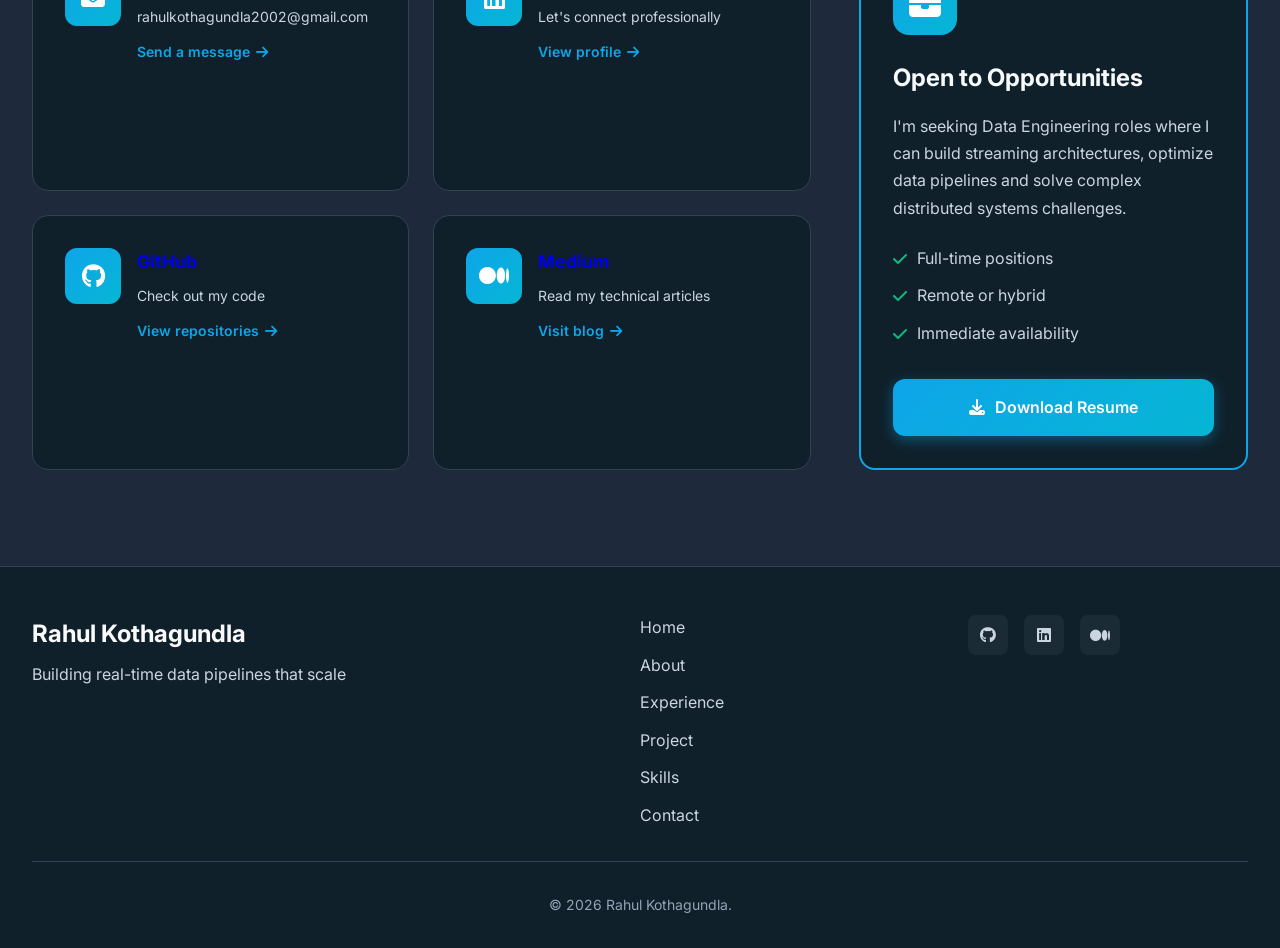
==== commit b146f0b7: "Portfolio improvements" ====
--- a/index.html
+++ b/index.html
@@ -268,7 +268,7 @@
                                 <p>
                                     Re-architected a critical <strong>Power BI reporting environment</strong> by
                                     offloading heavy DAX computations to <strong>Azure Databricks</strong>,
-                                    reducing report reload times from <strong>hours to minutes</strong>.
+                                    reducing report reload time..
                                 </p>
                                 </li>
 
@@ -278,8 +278,8 @@
                                 </span>
                                 <p>
                                     Engineered a <strong>self-monitoring data pipeline framework</strong> with
-                                    automated error detection, secure backups, and proactive failure handling,
-                                    maintaining <strong>99.9% data integrity</strong>.
+                                    automated error detection, secure backups and proactive failure handling,
+                                    maintaining <strong>data integrity</strong>.
                                 </p>
                                 </li>
 
@@ -477,19 +477,19 @@
             <div class="skills-grid">
                 
                 
-                <div class="skill-header">
-                    <div class="skill-icon">
-                        <i class="fas fa-stream"></i>
-                    </div>
-                    <div>
+                <div class="skill-card">
+                    <div class="skill-header">
+                        <div class="skill-icon">
+                            <i class="fas fa-stream"></i>
+                        </div>
                         <h3>Data Engineering</h3>
                     </div>
-                </div>
-                <div class="skill-tags">
-                    <span>Apache Kafka</span>
-                    <span>Apache Spark</span>
-                    <span>Azure Databricks</span>
-                    <span>ETL Pipelines</span>
+                    <div class="skill-tags">
+                        <span>Apache Kafka</span>
+                        <span>Apache Spark</span>
+                        <span>Azure Databricks</span>
+                        <span>ETL Pipelines</span>
+                    </div>
                 </div>
                 
                 
@@ -535,9 +535,9 @@
                     <div class="skill-tags">
                         <span>Azure Cloud</span>
                         <span>Docker</span>
+                        <span>CI/CD</span>
                         <span>Docker Compose</span>
-                        <span>Git</span>
-                        <span>CI/CD</span>
+                        <span>Git</span>                        
                     </div>
                 </div>
                 
@@ -565,11 +565,10 @@
                         <h3>Additional Skills</h3>
                     </div>
                     <div class="skill-tags">
-                        <span>NLP</span>
                         <span>Machine Learning</span>
                         <span>Data Warehousing</span>
-                        <span>Real-Time Systems</span>
-                        <span>Stream Processing</span>
+                        <span>NLP</span>
+                        <span>Prompt Engineering</span>
                     </div>
                 </div>
                 
--- a/assets/css/style.css
+++ b/assets/css/style.css
@@ -14,7 +14,7 @@
     --color-primary-dark: #0284c7;
     
     /* Backgrounds */
-    --color-bg-primary: #0f172a;
+    --color-bg-primary: #0f202a;
     --color-bg-secondary: #1e293b;
     --color-bg-tertiary: #334155;
     
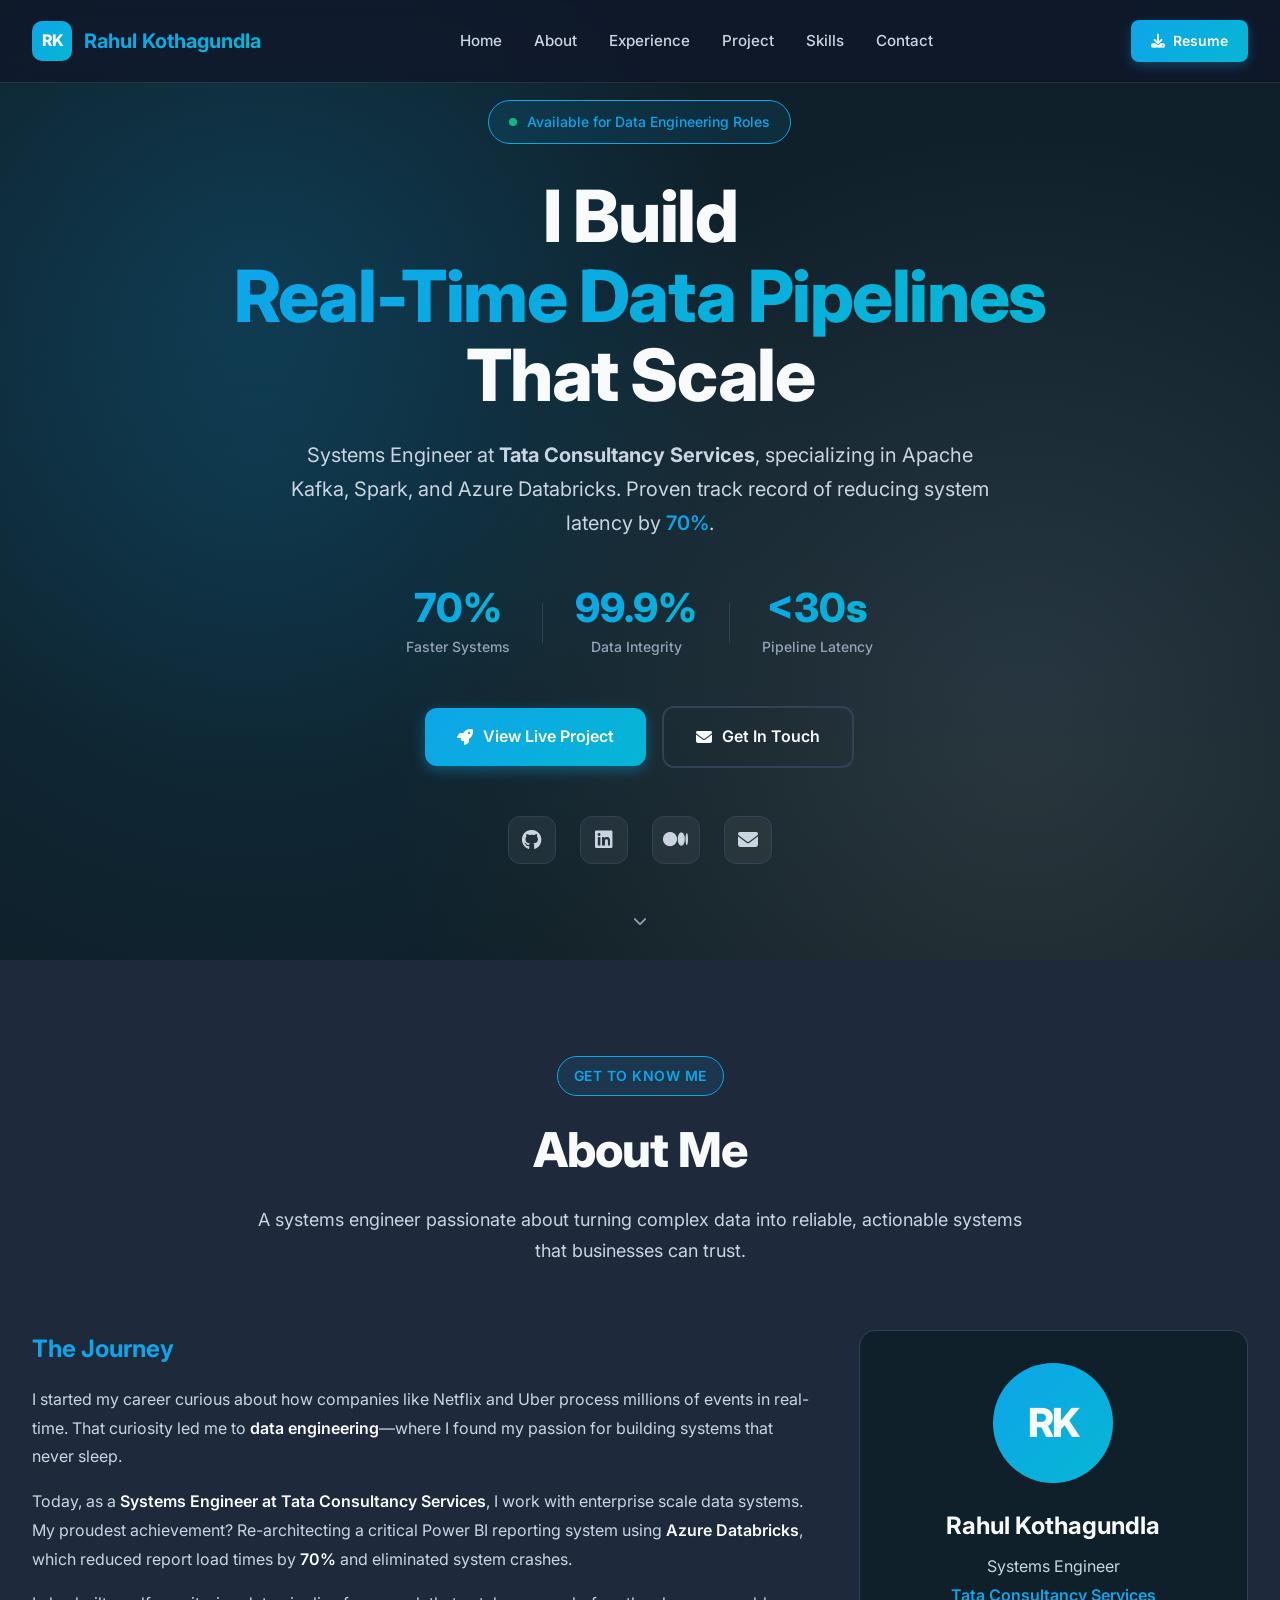
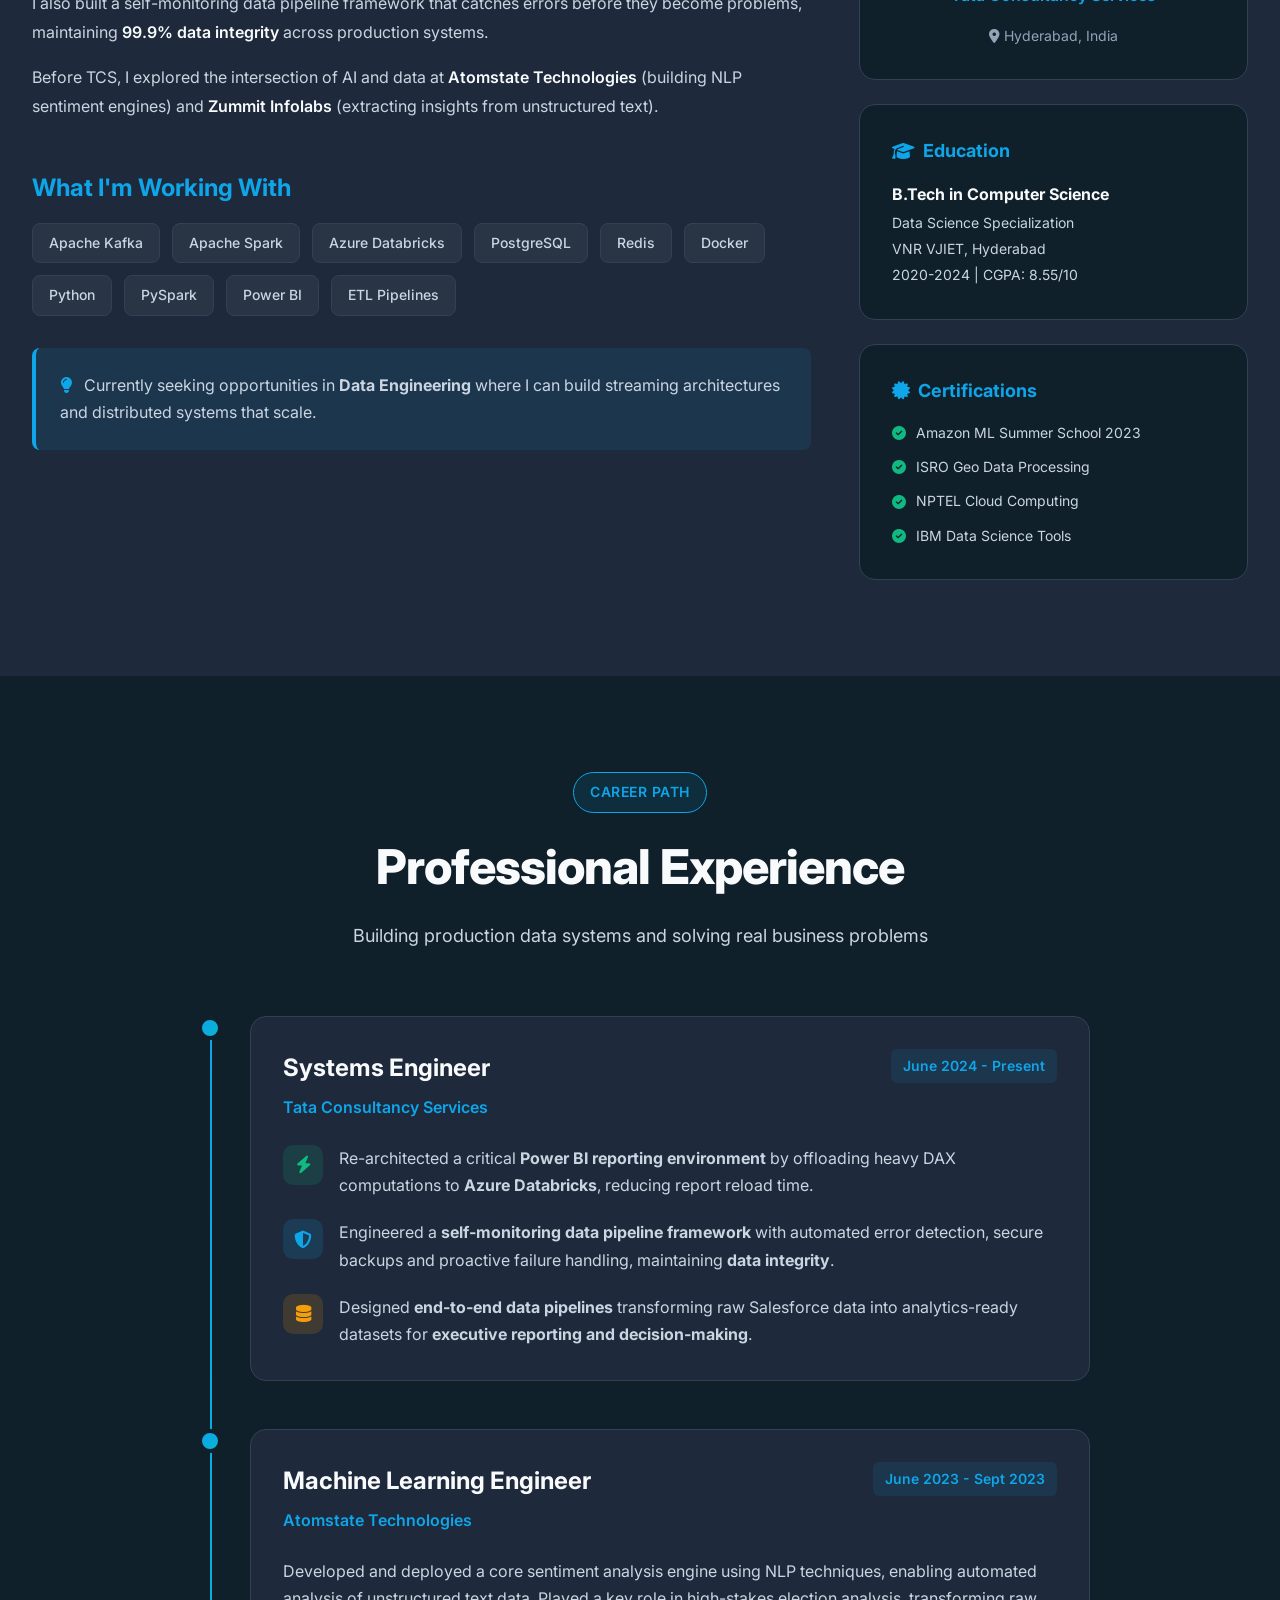
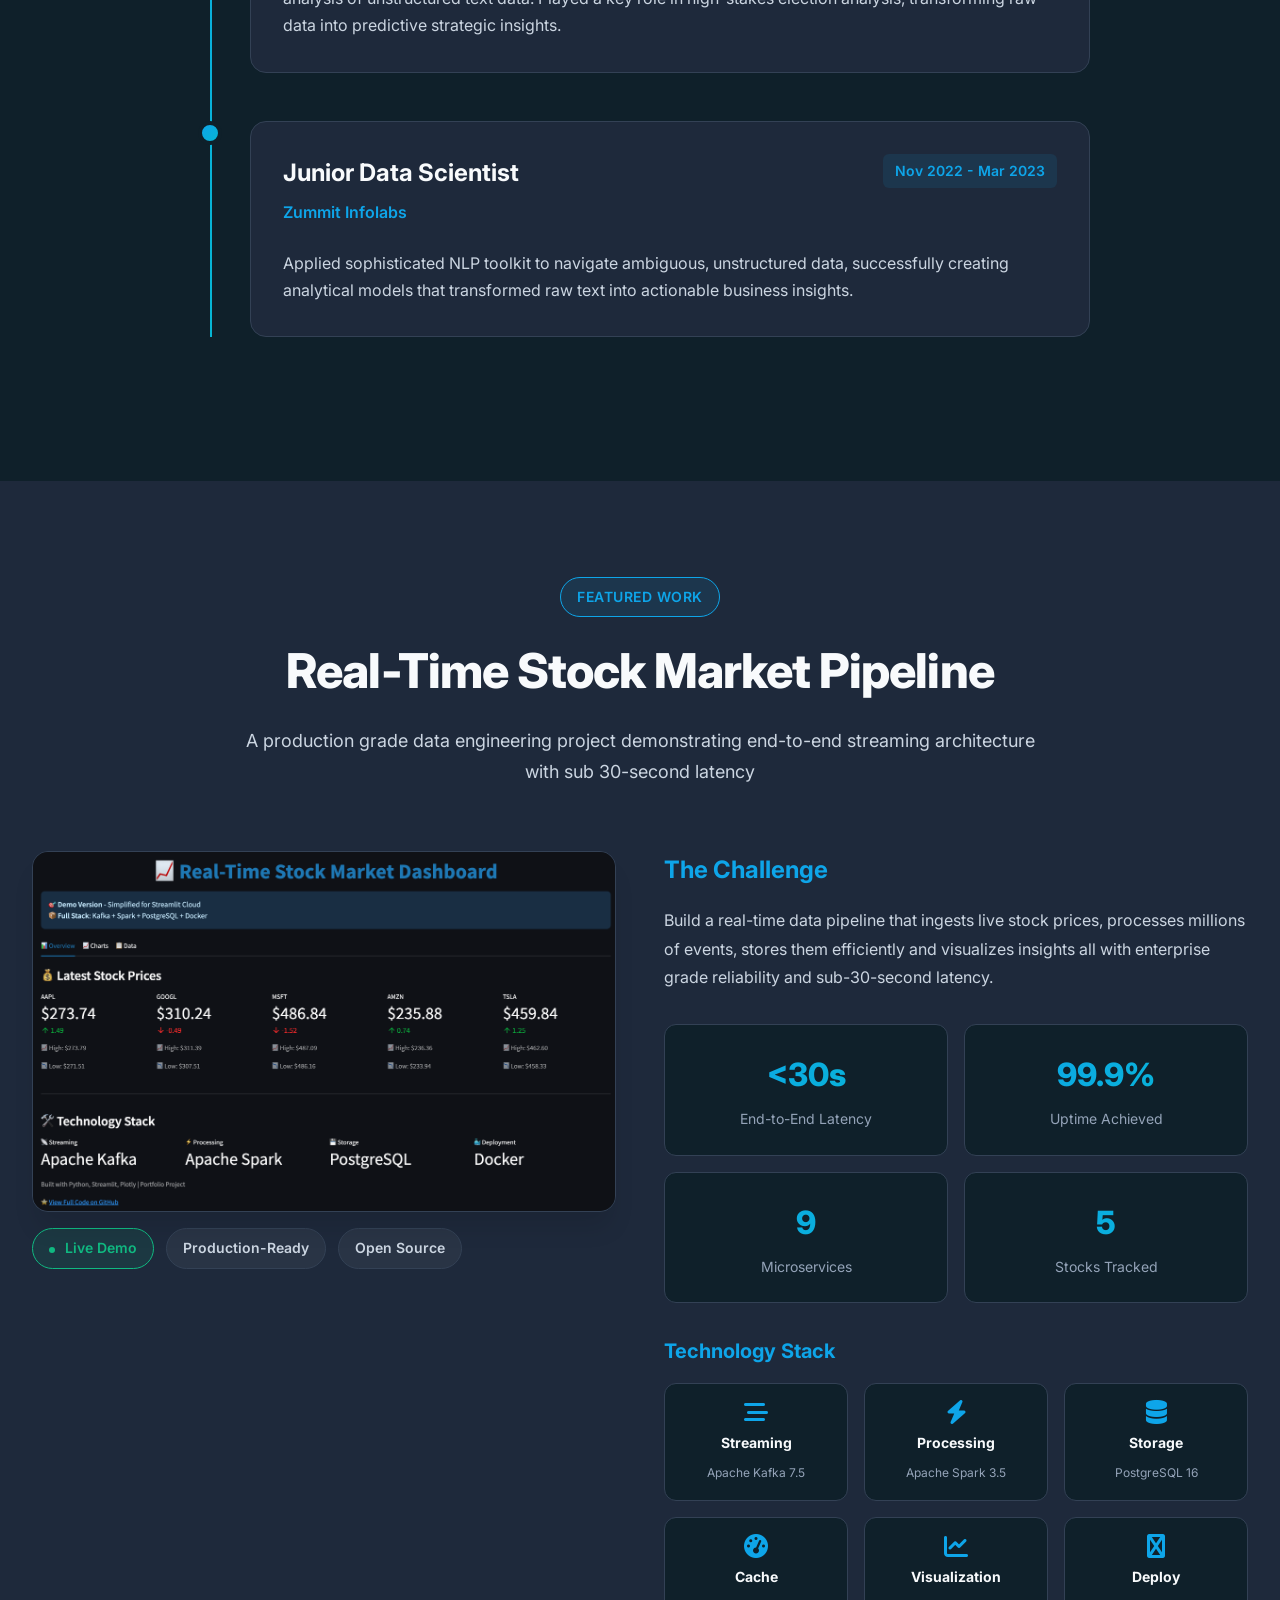
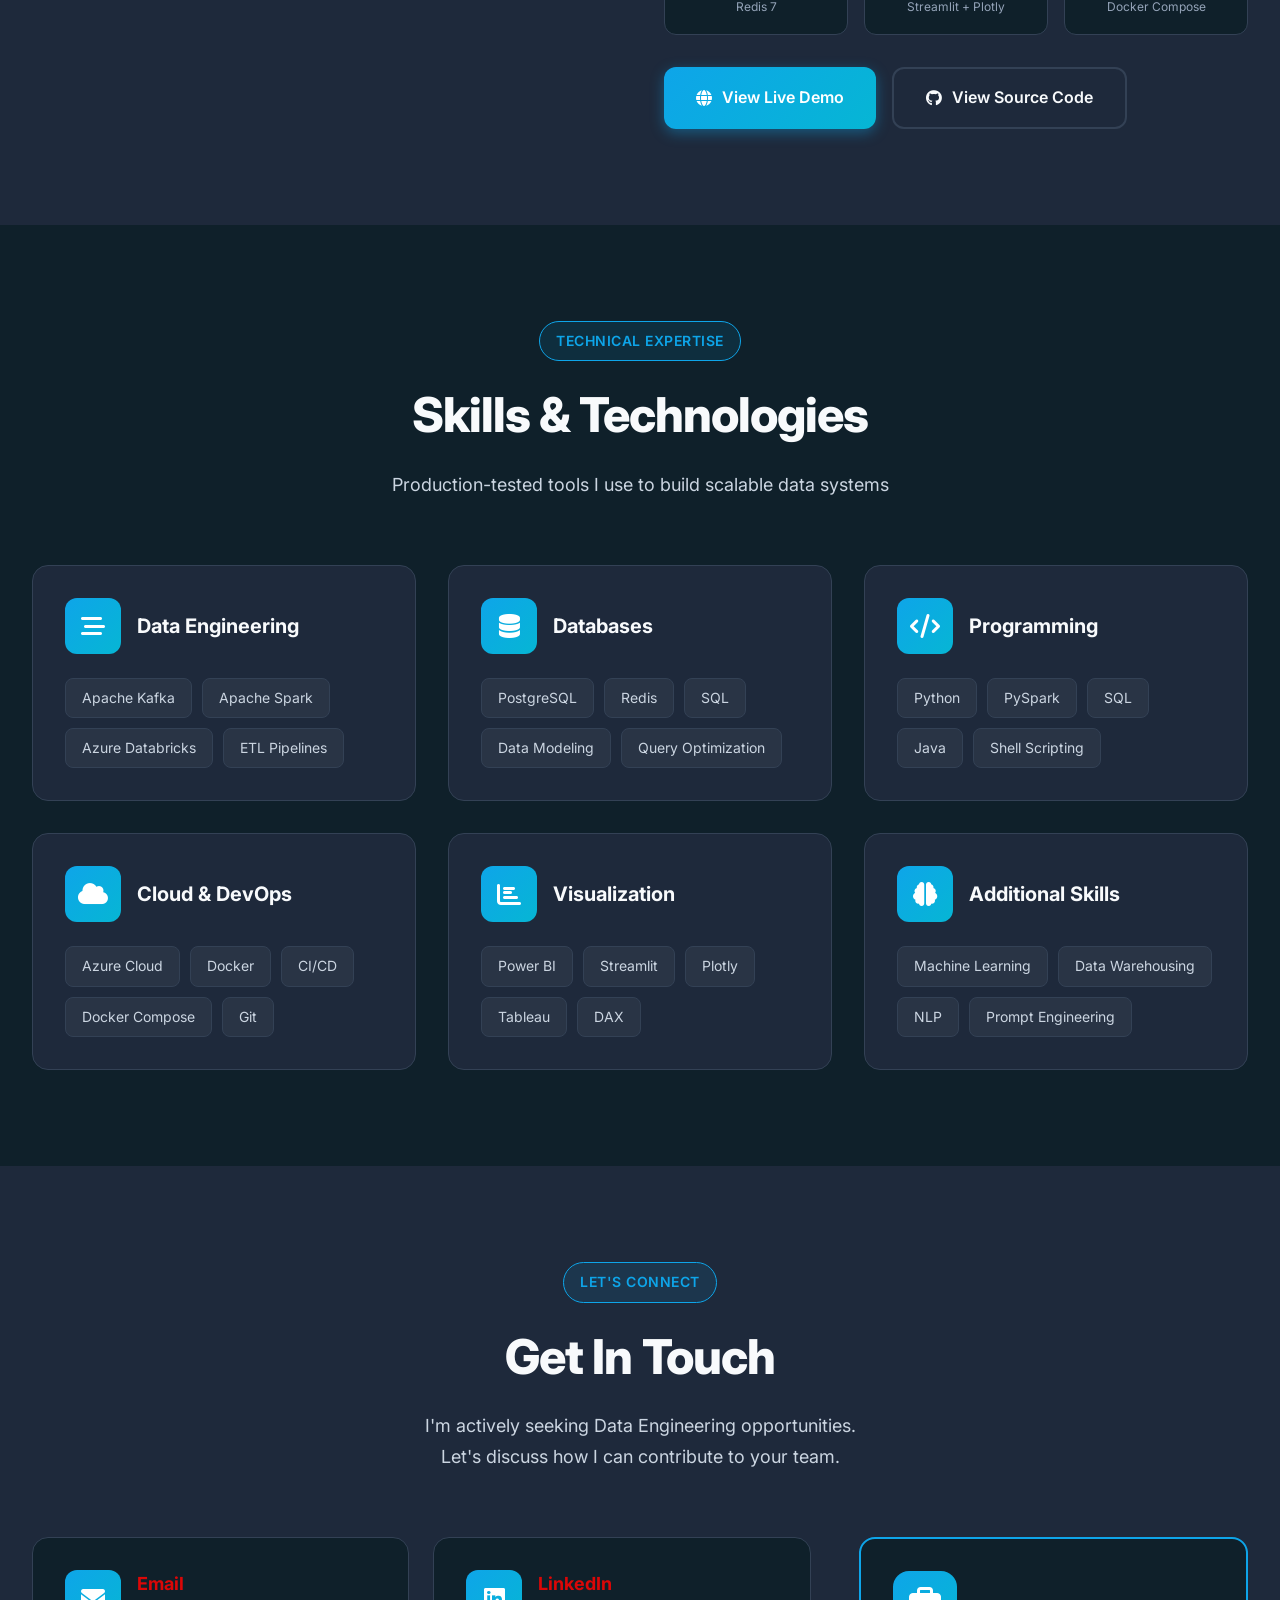
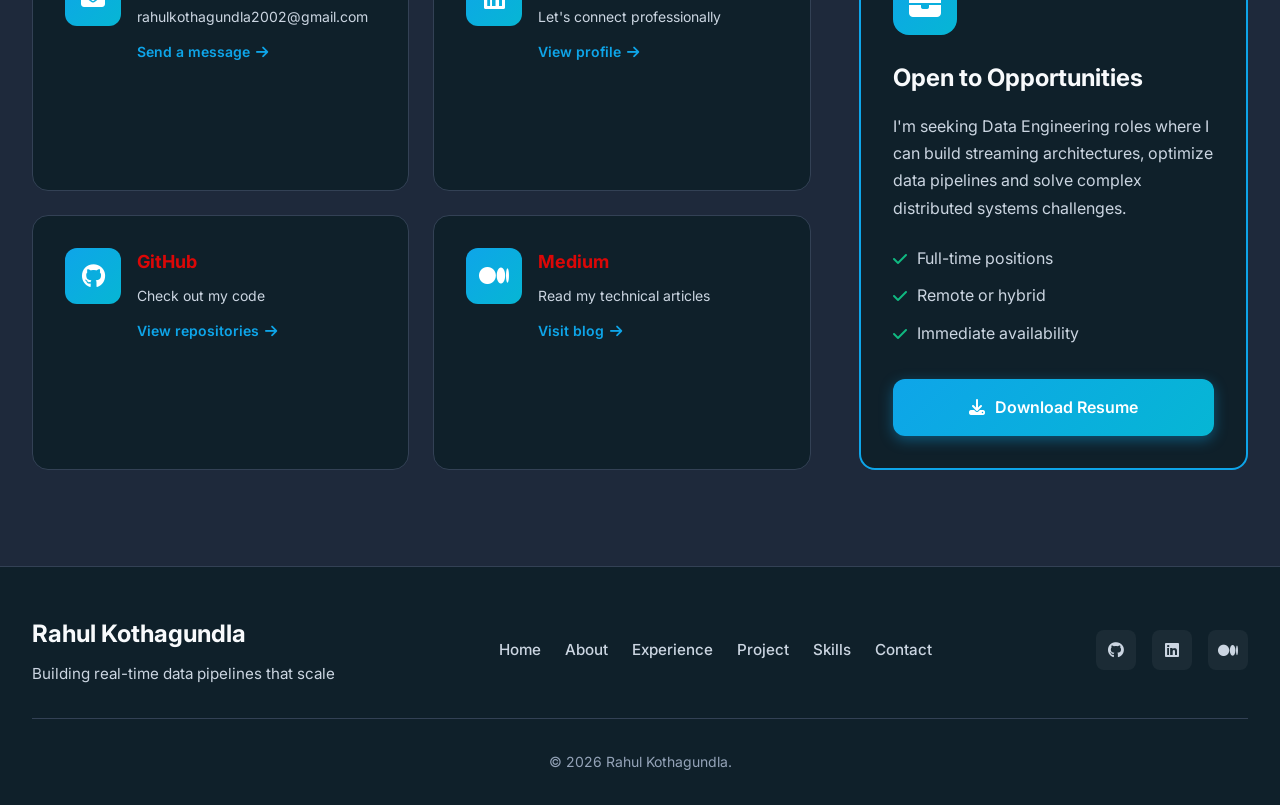
==== commit 7fa1fb07: "Portfolio improvements" ====
--- a/index.html
+++ b/index.html
@@ -268,7 +268,7 @@
                                 <p>
                                     Re-architected a critical <strong>Power BI reporting environment</strong> by
                                     offloading heavy DAX computations to <strong>Azure Databricks</strong>,
-                                    reducing report reload time..
+                                    reducing report reload time.
                                 </p>
                                 </li>
 
--- a/assets/css/style.css
+++ b/assets/css/style.css
@@ -1221,6 +1221,7 @@
 }
 
 .contact-info h3 {
+    color: #db0707;
     font-size: 1.125rem;
     margin-bottom: 0.5rem;
 }
@@ -1297,9 +1298,10 @@
 }
 
 .footer-content {
-    display: grid;
-    grid-template-columns: 2fr 1fr 1fr;
-    gap: 3rem;
+    display: flex;
+    align-items: center;
+    justify-content: space-between;
+    gap: 2.5rem;
     margin-bottom: 2rem;
 }
 
@@ -1310,17 +1312,22 @@
 
 .footer-brand p {
     color: var(--color-text-secondary);
+    font-size: 0.95rem;
 }
 
 .footer-links {
-    display: flex;
-    flex-direction: column;
-    gap: 0.75rem;
+    display: flex;              
+    flex-direction: row;        
+    gap: 1.5rem;                
+    align-items: center;
 }
 
 .footer-links a {
     color: var(--color-text-secondary);
     text-decoration: none;
+    font-size: 0.95rem;
+    font-weight: 500;
+    position: relative;
     transition: color var(--transition-base);
 }
 
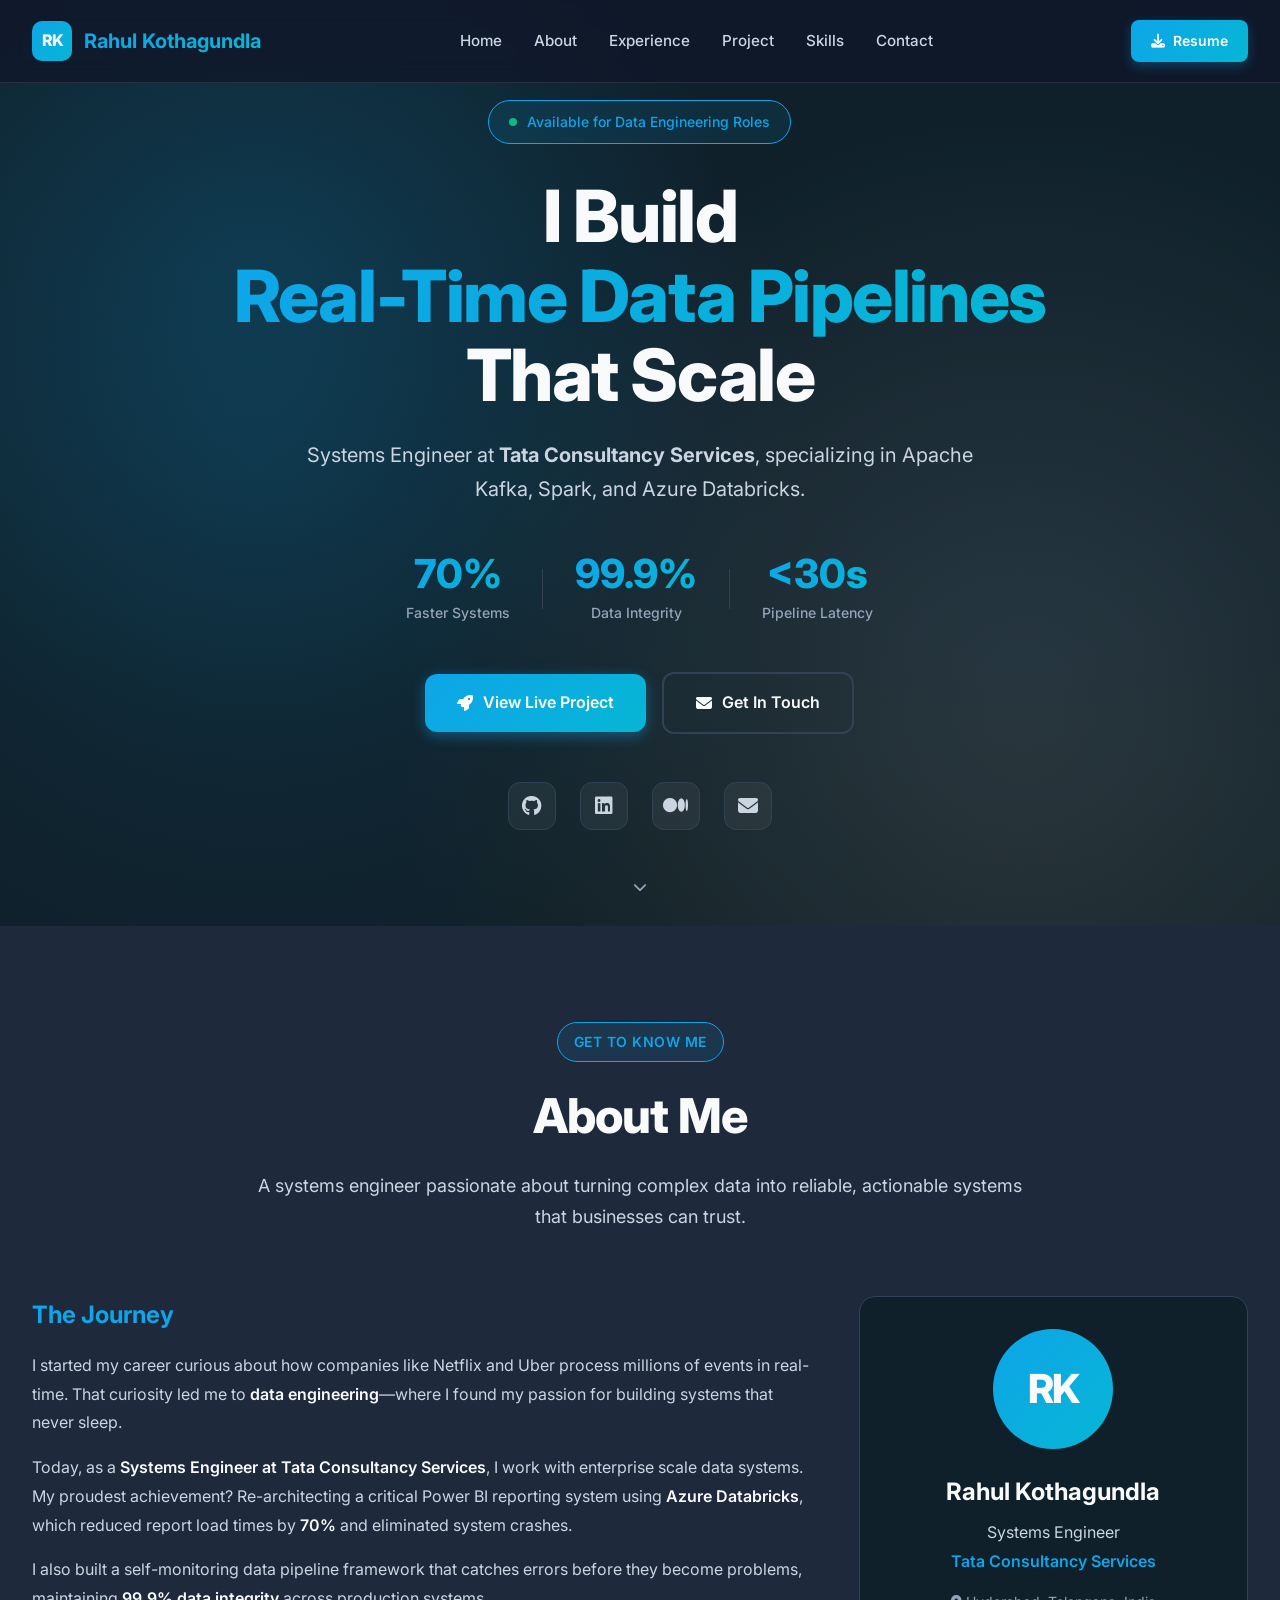
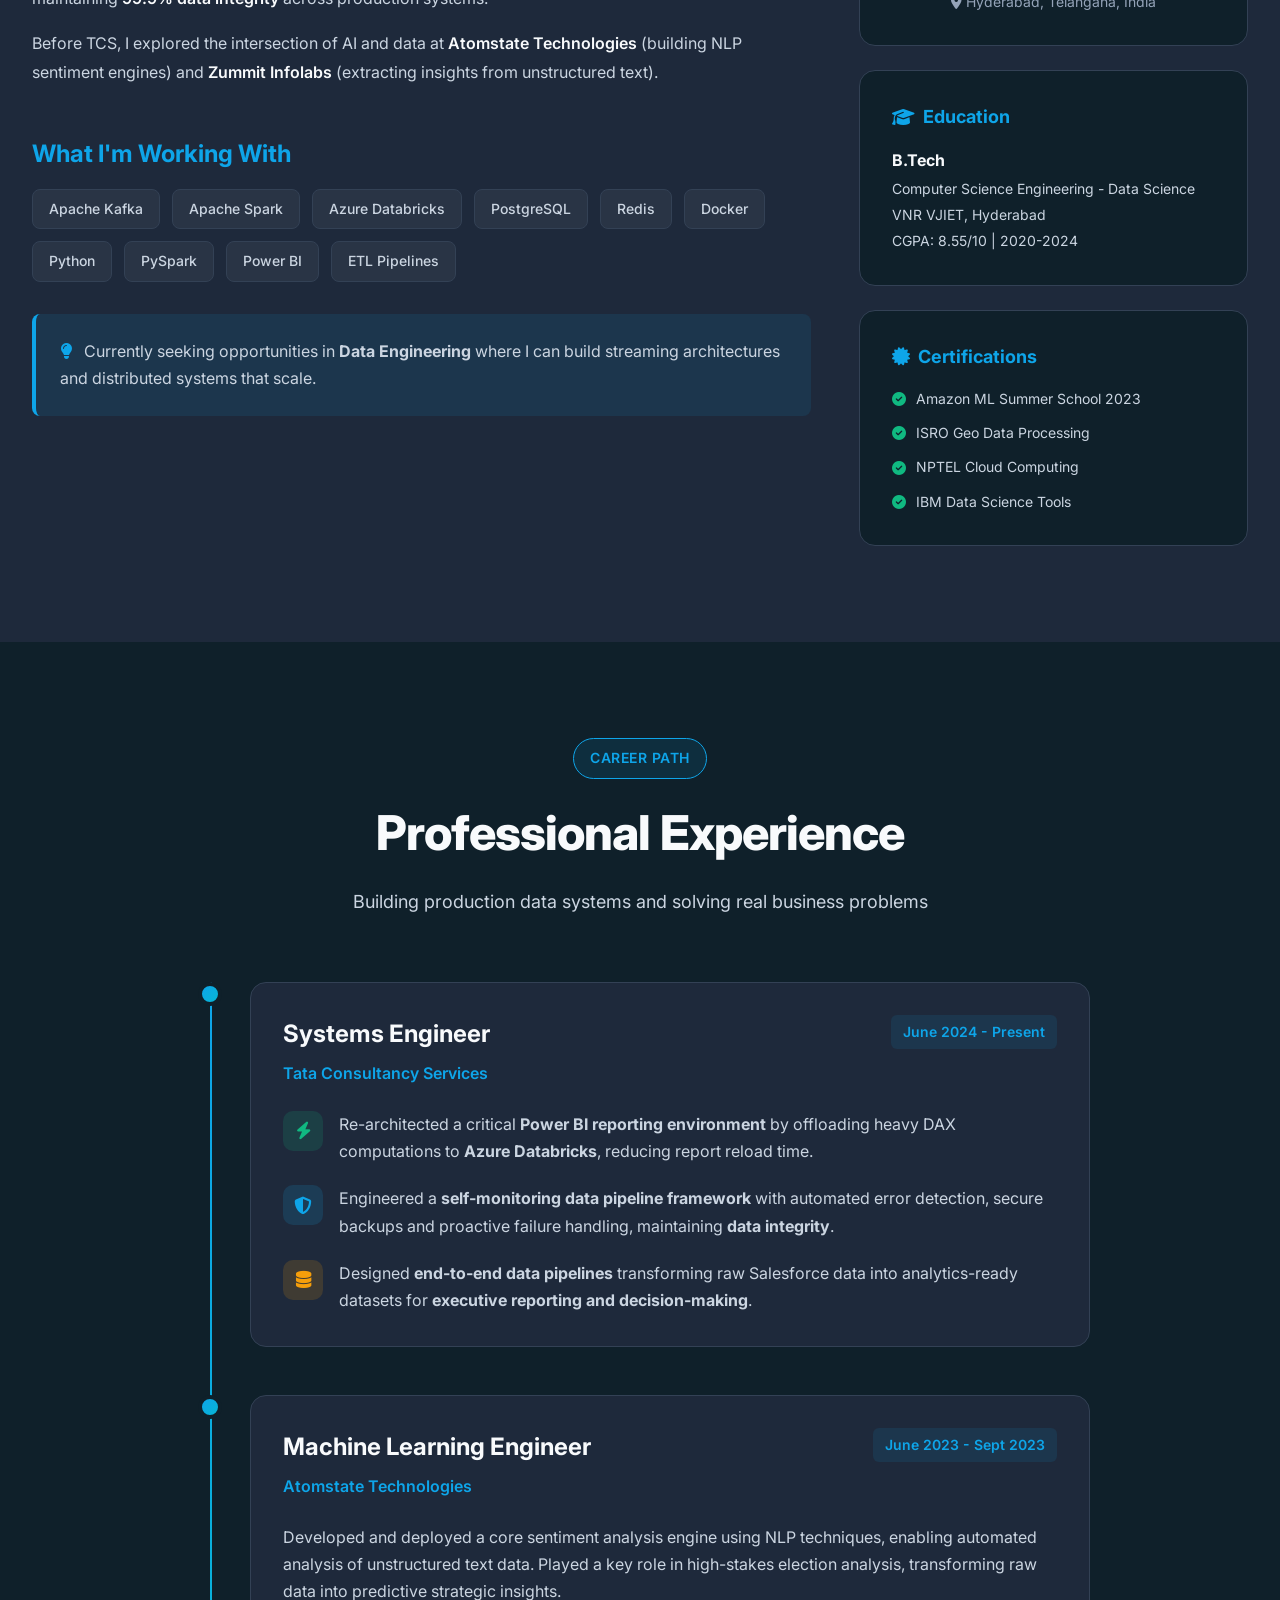
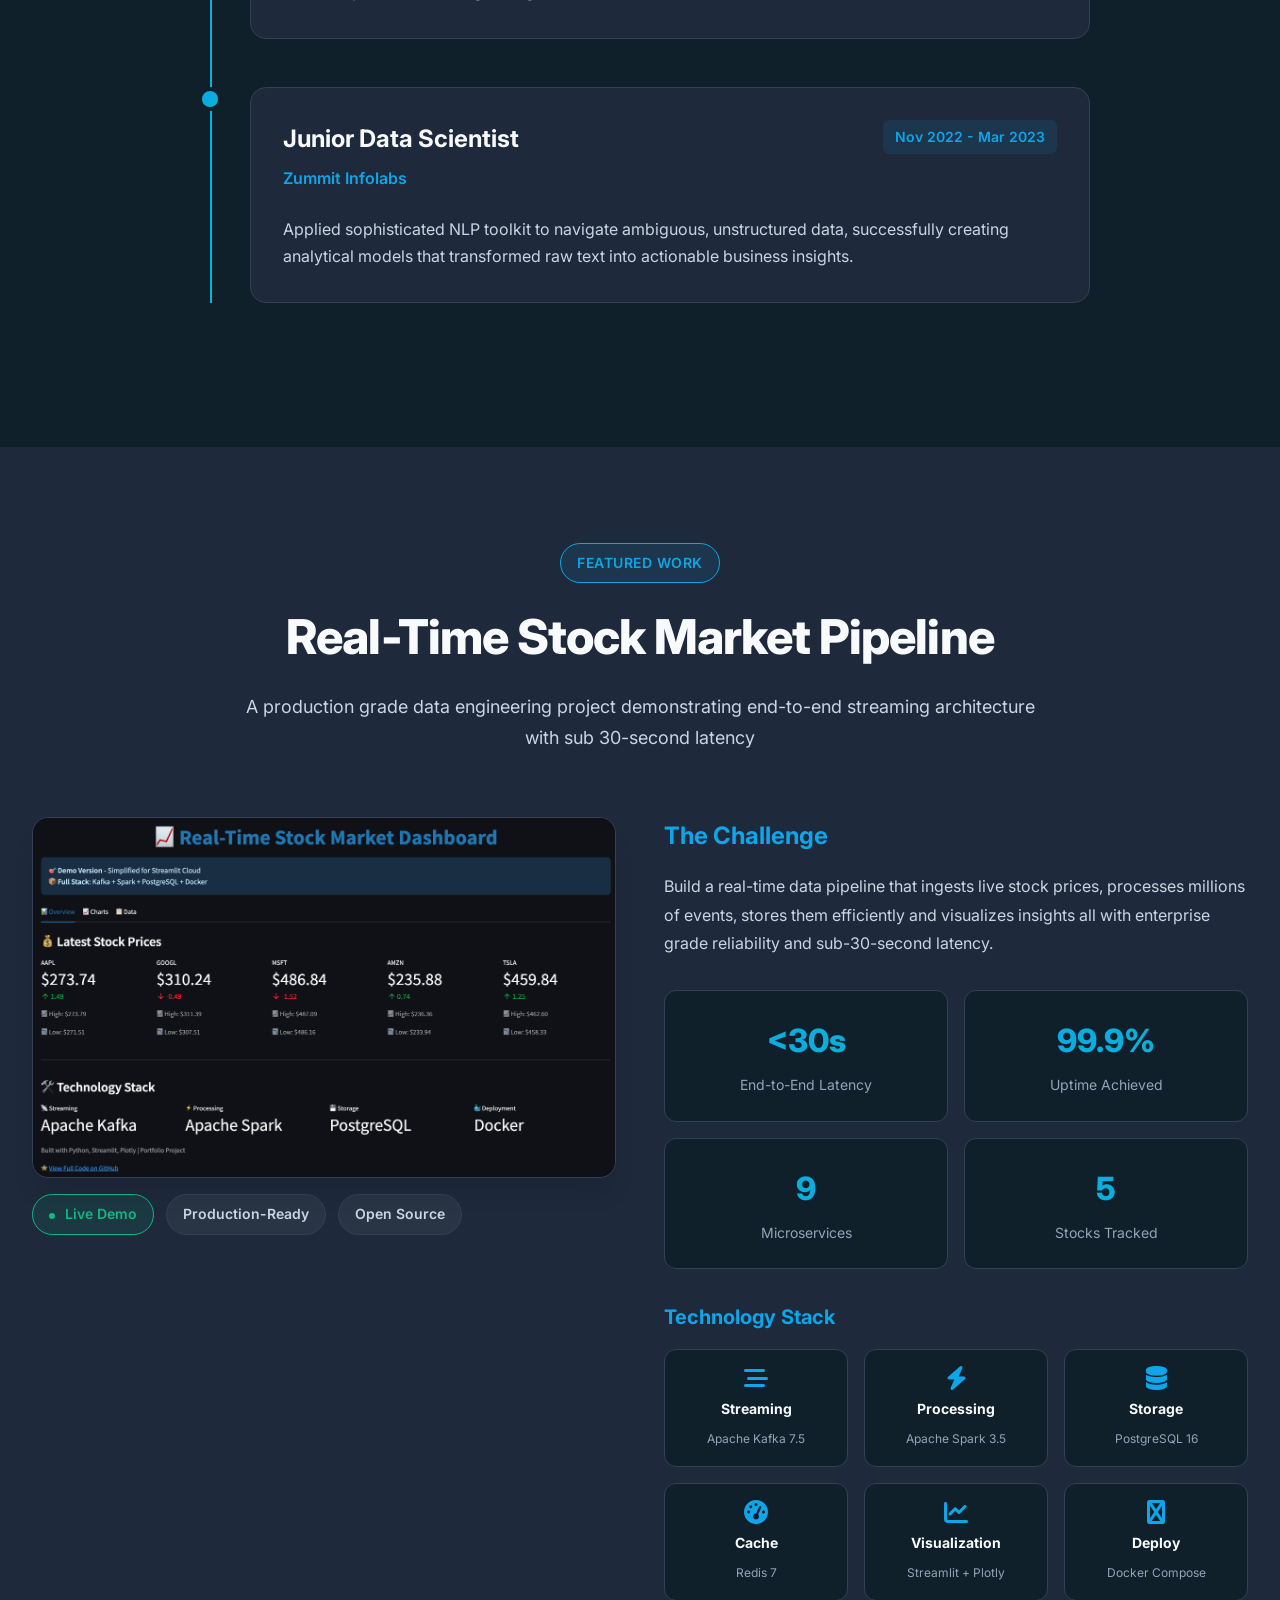
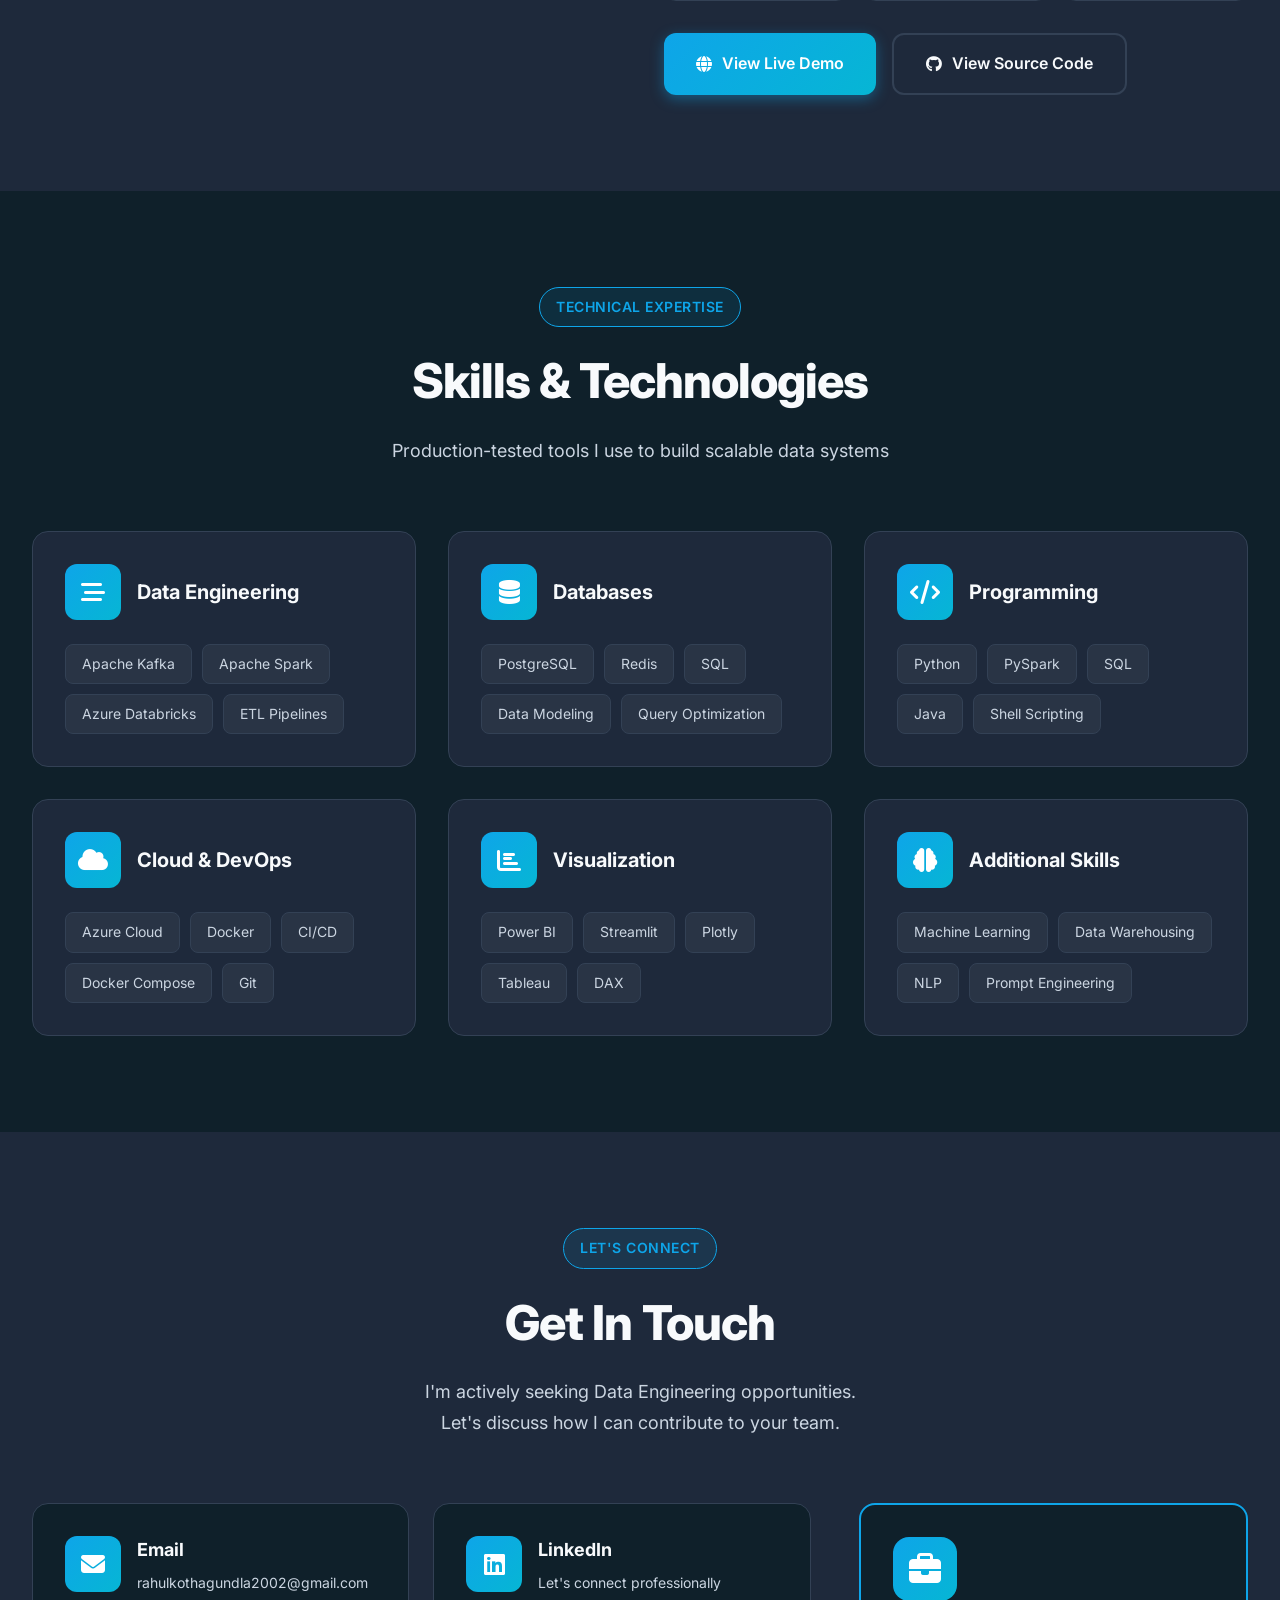
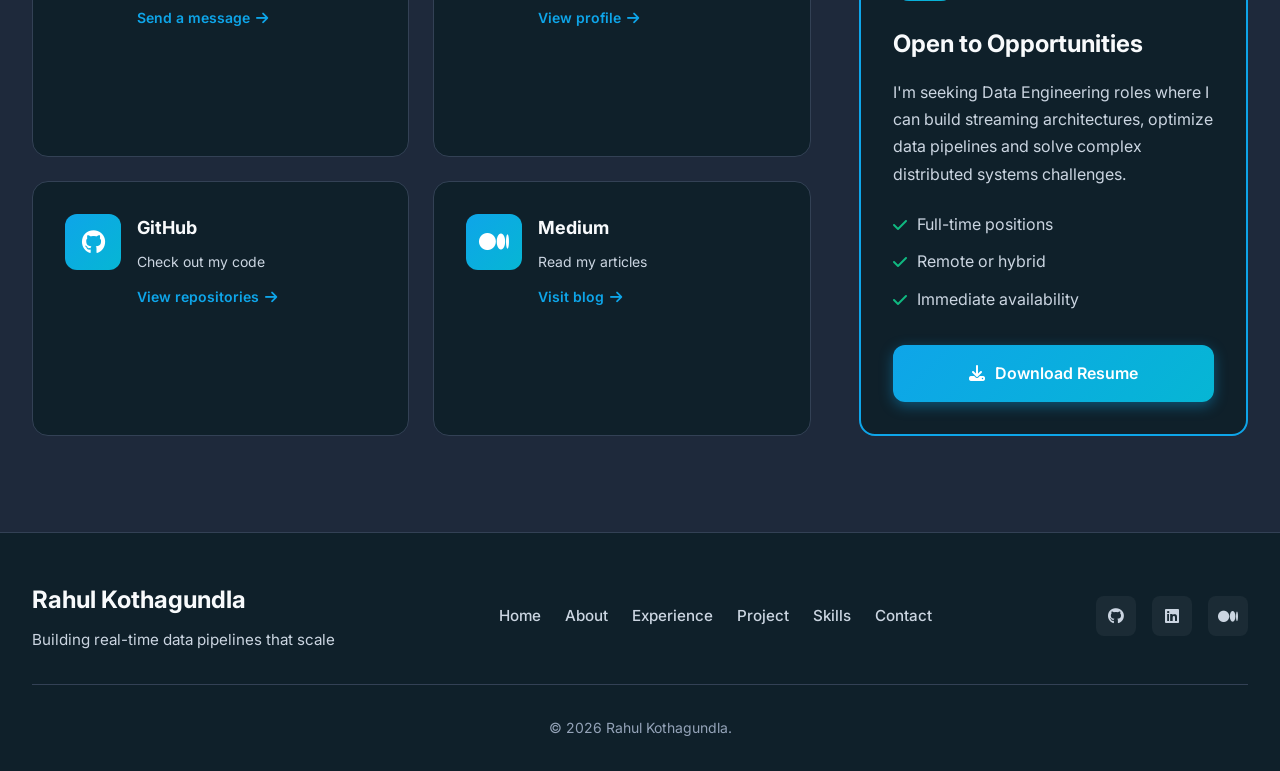
==== commit 26276856: "Portfolio improvements" ====
--- a/index.html
+++ b/index.html
@@ -68,8 +68,7 @@
                 
                 <p class="hero-subtitle">
                     Systems Engineer at <strong>Tata Consultancy Services</strong>, specializing in 
-                    Apache Kafka, Spark, and Azure Databricks. Proven track record of reducing 
-                    system latency by <strong class="highlight-text">70%</strong>.
+                    Apache Kafka, Spark, and Azure Databricks.
                 </p>
                 
                 <div class="hero-stats">
@@ -204,17 +203,17 @@
                         <p class="profile-company">Tata Consultancy Services</p>
                         <div class="profile-location">
                             <i class="fas fa-map-marker-alt"></i>
-                            Hyderabad, India
+                            Hyderabad, Telangana, India
                         </div>
                     </div>
                     
                     <div class="info-card">
                         <h4><i class="fas fa-graduation-cap"></i> Education</h4>
                         <div class="info-item">
-                            <strong>B.Tech in Computer Science</strong>
-                            <span>Data Science Specialization</span>
+                            <strong>B.Tech</strong>
+                            <span>Computer Science Engineering - Data Science</span>
                             <span class="info-meta">VNR VJIET, Hyderabad</span>
-                            <span class="info-meta">2020-2024 | CGPA: 8.55/10</span>
+                            <span class="info-meta">CGPA: 8.55/10 | 2020-2024 </span>
                         </div>
                     </div>
                     
@@ -632,7 +631,7 @@
                         </div>
                         <div class="contact-info">
                             <h3>Medium</h3>
-                            <p>Read my technical articles</p>
+                            <p>Read my articles</p>
                             <span class="contact-cta">Visit blog <i class="fas fa-arrow-right"></i></span>
                         </div>
                     </a>
--- a/assets/css/style.css
+++ b/assets/css/style.css
@@ -1221,7 +1221,7 @@
 }
 
 .contact-info h3 {
-    color: #db0707;
+    color: var(--color-text-primary);
     font-size: 1.125rem;
     margin-bottom: 0.5rem;
 }
